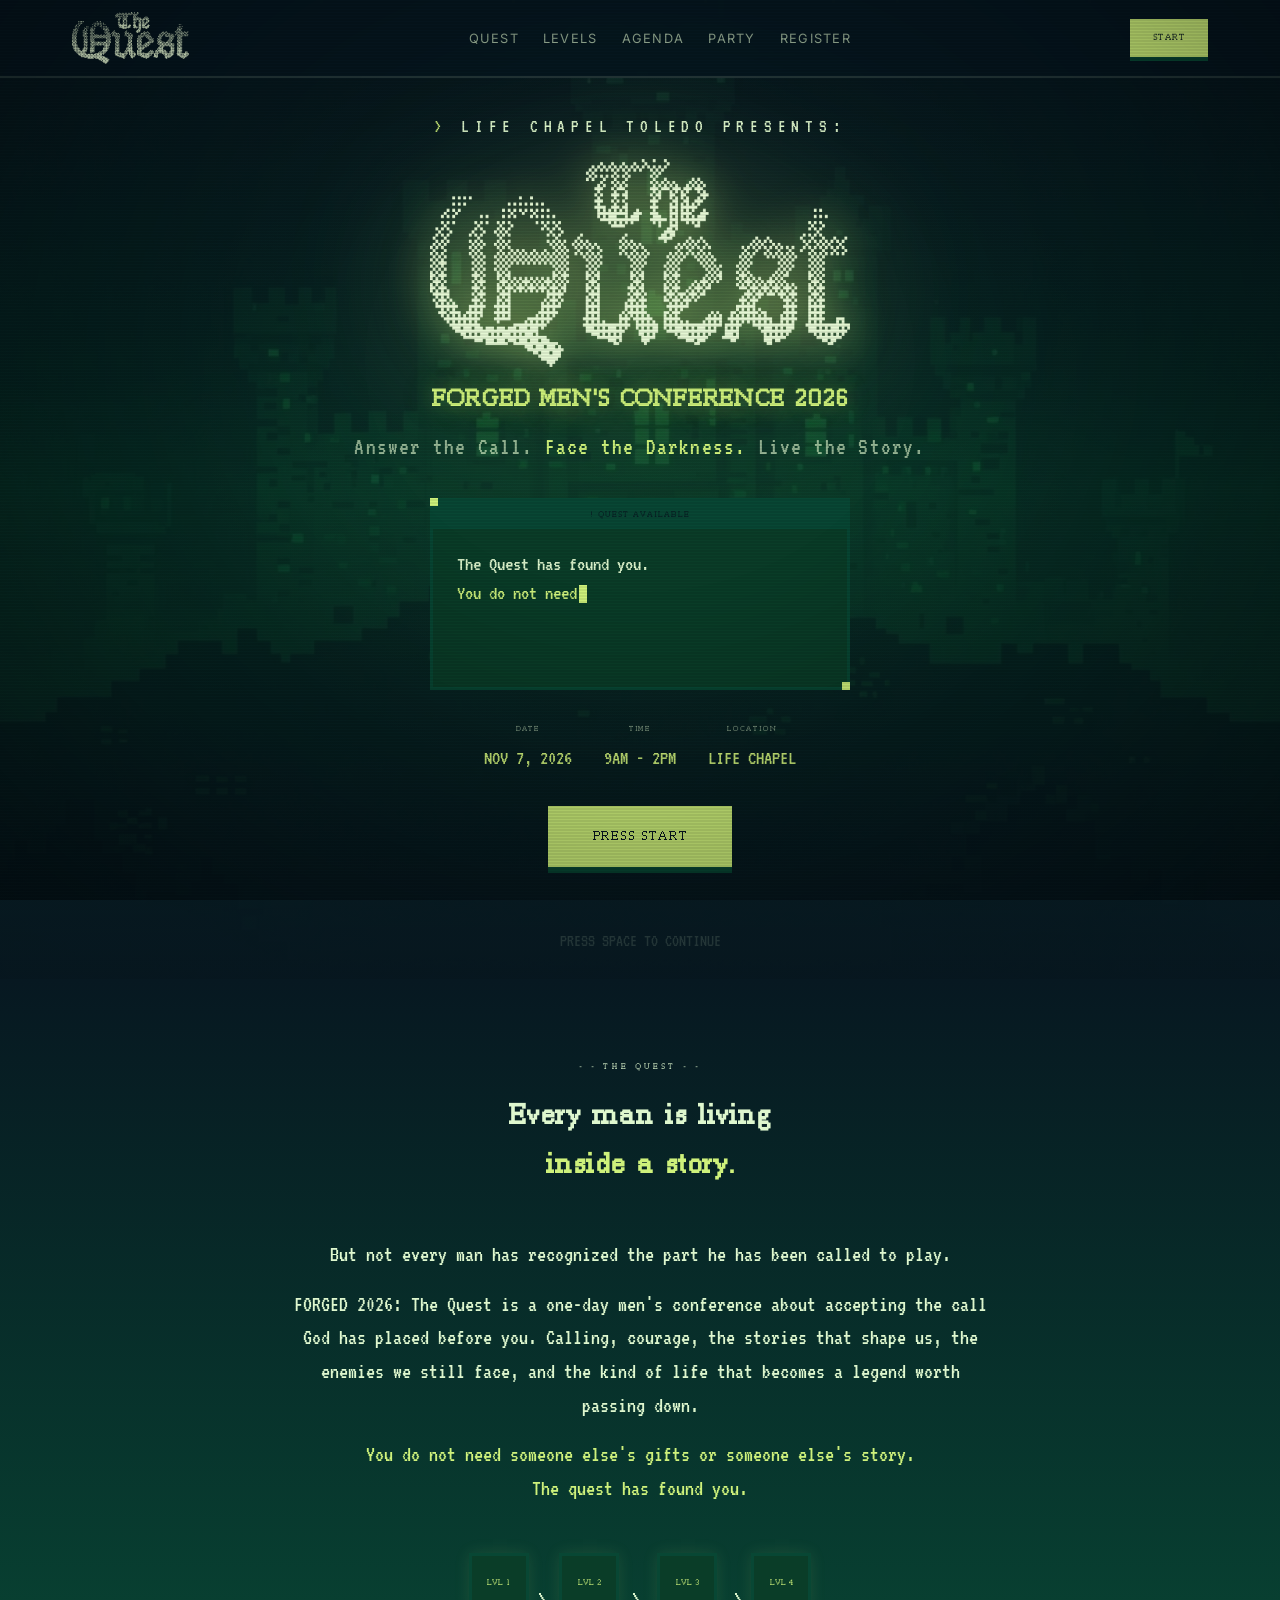
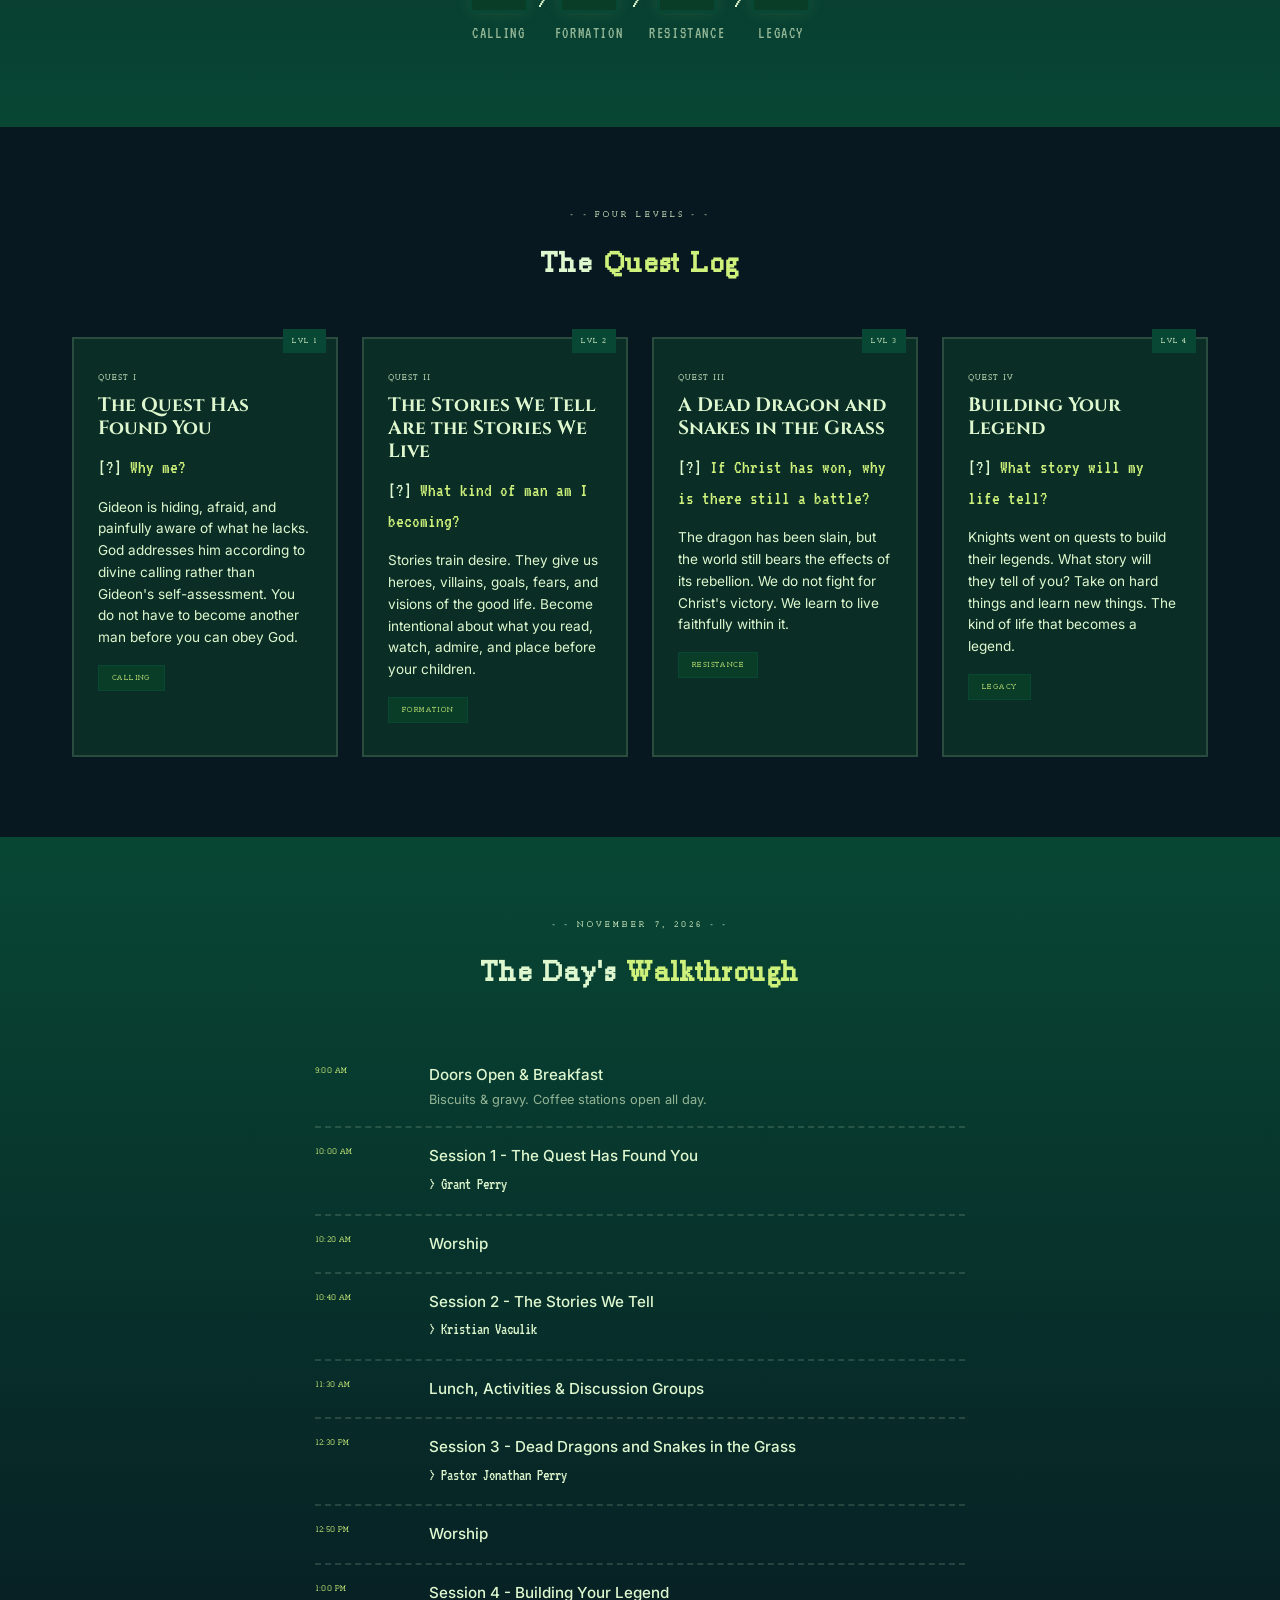
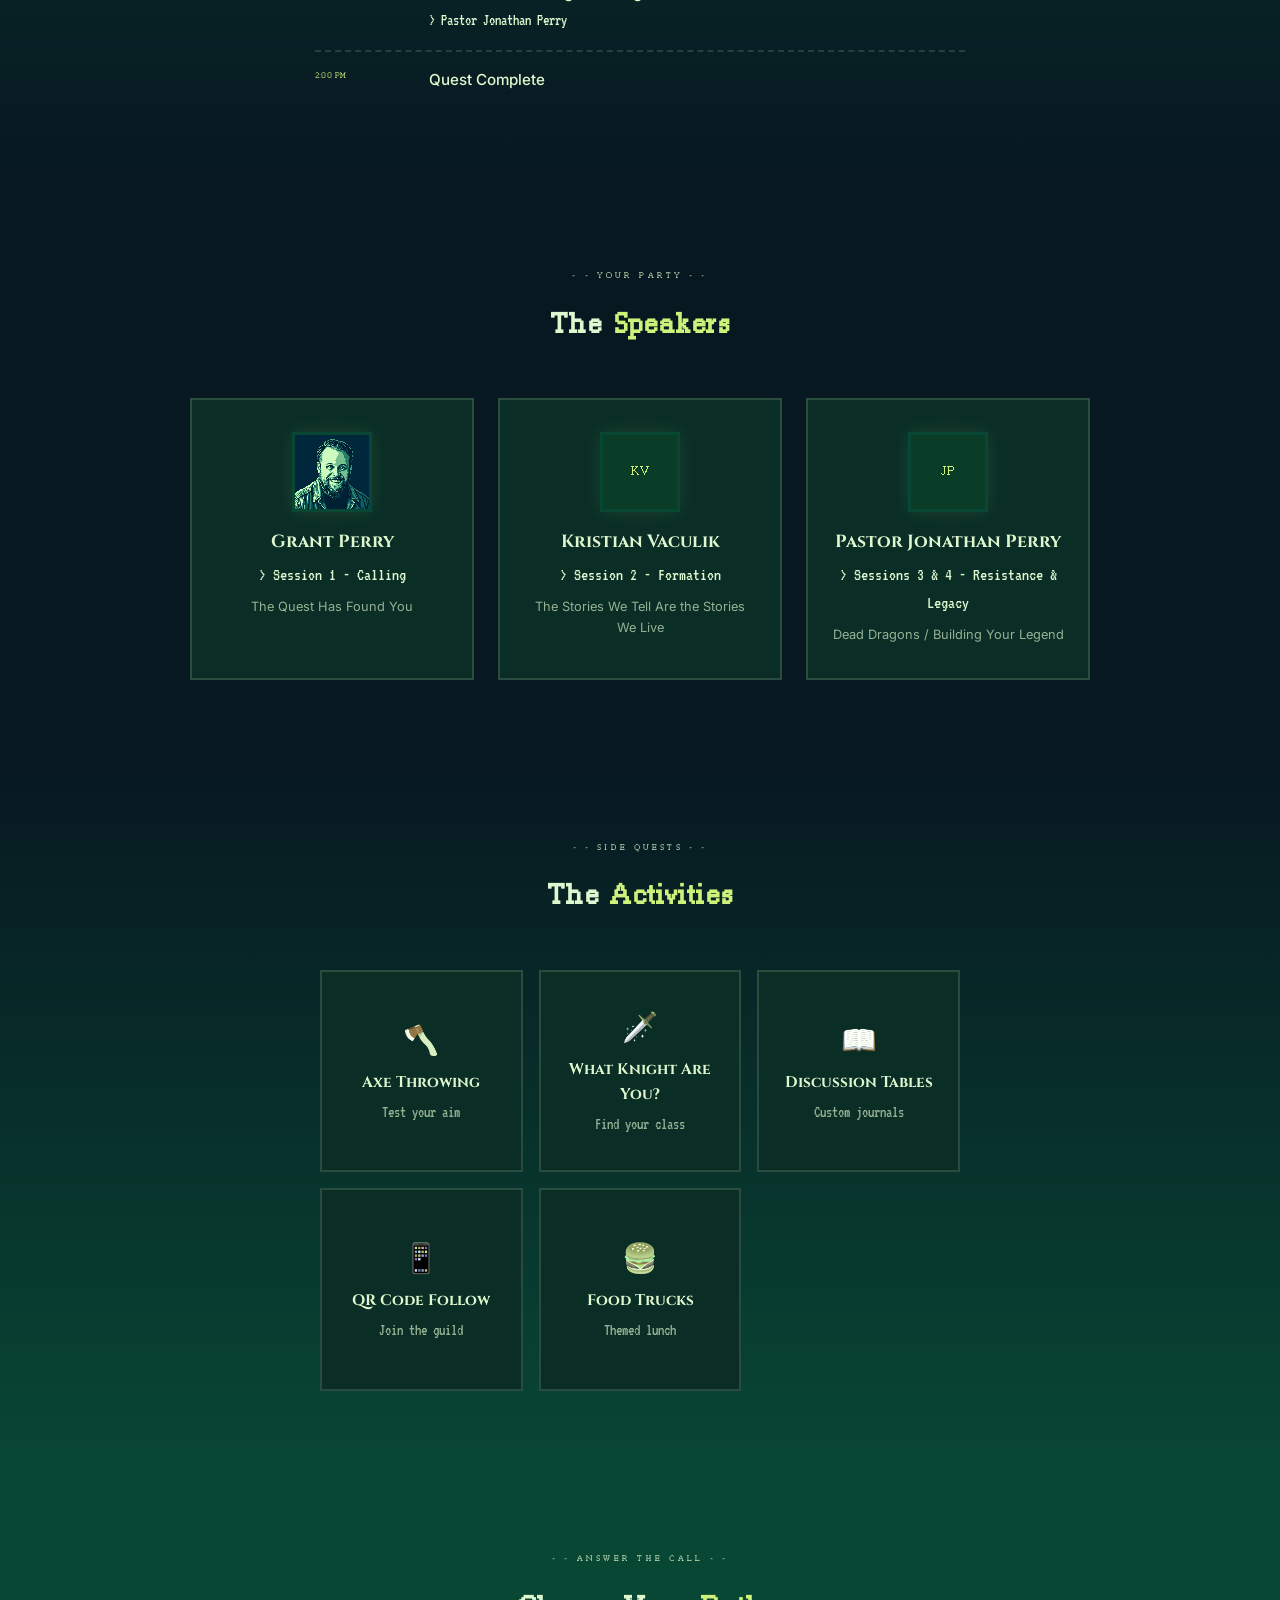
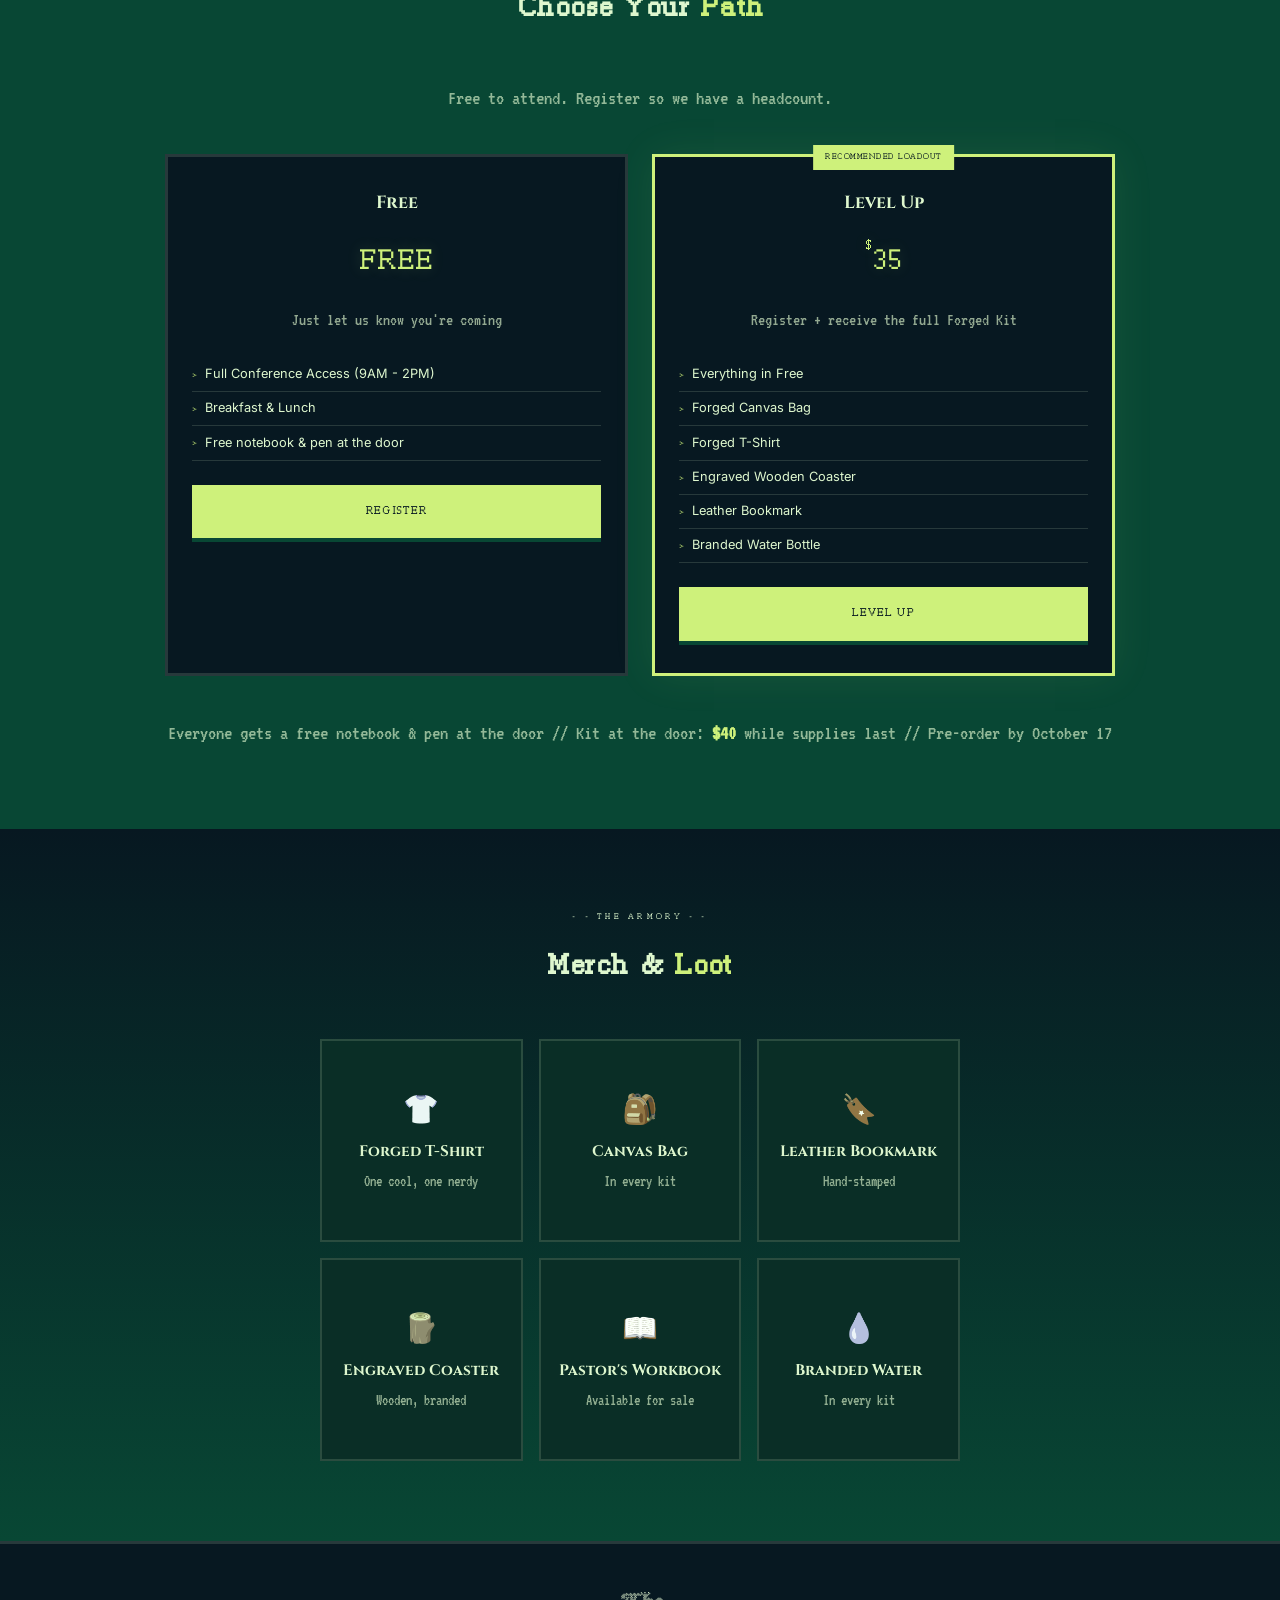
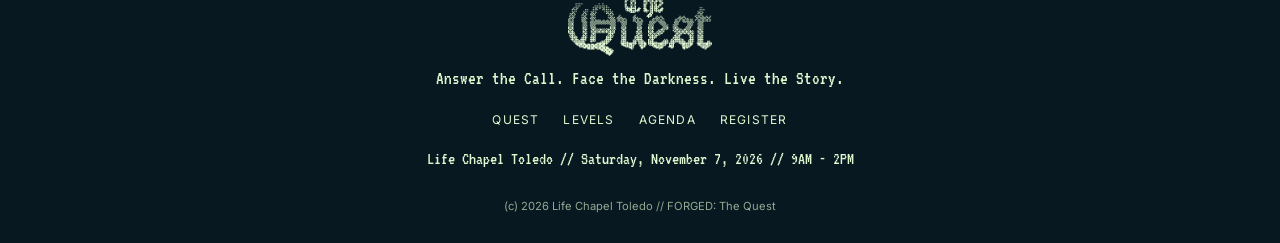
==== index.html @ f9040df1 "Correct Session 3/4 speaker to Pastor Jonathan Perry" ====
<!DOCTYPE html>
<html lang="en">
<head>
<meta charset="UTF-8">
<meta name="viewport" content="width=device-width, initial-scale=1.0">
<title>FORGED 2026: THE QUEST — Men's Conference | Life Chapel Toledo</title>
<meta name="description" content="A one-day men's conference about accepting the call God has placed before you. Saturday, November 7, 2026 · 9AM-2PM · Life Chapel Toledo. Free to attend. Register for headcount.">
<link rel="icon" type="image/png" sizes="32x32" href="images/favicon-32.png">
<link rel="icon" type="image/png" sizes="16x16" href="images/favicon-16.png">
<link rel="apple-touch-icon" href="images/apple-touch-icon.png">
<meta property="og:type" content="website">
<meta property="og:site_name" content="FORGED 2026">
<meta property="og:title" content="FORGED 2026: The Quest — Men's Conference">
<meta property="og:description" content="Answer the Call. Face the Darkness. Live the Story. Saturday, November 7, 2026 · 9AM-2PM · Life Chapel Toledo. Free to attend.">
<meta property="og:url" content="https://forgedconf.com/">
<meta property="og:image" content="https://forgedconf.com/images/forged-og-2026.png">
<meta property="og:image:width" content="1200">
<meta property="og:image:height" content="630">
<meta property="og:image:alt" content="FORGED 2026: The Quest — Men's Conference at Life Chapel Toledo, November 7, 2026">
<meta name="twitter:card" content="summary_large_image">
<meta name="twitter:title" content="FORGED 2026: The Quest — Men's Conference">
<meta name="twitter:description" content="Answer the Call. Face the Darkness. Live the Story. Nov 7, 2026 · Life Chapel Toledo. Free to attend.">
<meta name="twitter:image" content="https://forgedconf.com/images/forged-og-2026.png">
<link rel="preconnect" href="https://fonts.googleapis.com">
<link rel="preconnect" href="https://fonts.gstatic.com" crossorigin>
<link href="https://fonts.googleapis.com/css2?family=VT323&family=Cinzel:wght@400;700;900&family=Inter:wght@400;500;600;700&display=swap" rel="stylesheet">
<link rel="stylesheet" href="style.css">

</head>
<body class="landing">

<nav>
  <div class="container">
    <a href="index.html" class="logo"><img src="images/forged-thequest-logo-light.png" alt="FORGED 2026: The Quest" width="200" height="auto"></a>
    <ul>
      <li><a href="#about">Quest</a></li>
      <li><a href="#sessions">Levels</a></li>
      <li><a href="#agenda">Agenda</a></li>
      <li><a href="#speakers">Party</a></li>
      <li><a href="#register">Register</a></li>
    </ul>
    <a class="nav-cta" href="register.html">START</a>
  </div>
</nav>

<!-- HERO -->
<section class="hero">
  <div class="hero-bg"></div>
  <div class="hero-overlay"></div>
  <div class="hero-particles">
    <div class="particle"></div><div class="particle"></div><div class="particle"></div>
    <div class="particle"></div><div class="particle"></div><div class="particle"></div>
    <div class="particle"></div><div class="particle"></div>
  </div>
  <div class="hero-content">
    <div class="pre-title">Life Chapel Toledo Presents:</div>
    <div class="quest-sub"><img src="images/forged-thequest-logo-light.png" alt="The Quest" class="hero-quest-logo"></div>
    <h1>FORGED MEN'S CONFERENCE 2026</h1>
    <div class="tagline">Answer the Call. <span>Face the Darkness.</span> Live the Story.</div>

    <div class="quest-dialog">
      <div class="quest-dialog-header">! QUEST AVAILABLE</div>
      <div class="quest-dialog-body">
        <div class="quest-dialog-text" id="questText"></div>
        <a class="quest-dialog-prompt" id="questPrompt" href="register.html">
          <span class="arrow">▶</span> ACCEPT QUEST
        </a>
      </div>
    </div>

    <div class="hero-meta">
      <div class="hero-meta-item"><div class="label">DATE</div><div class="value">NOV 7, 2026</div></div>
      <div class="hero-meta-item"><div class="label">TIME</div><div class="value">9AM - 2PM</div></div>
      <div class="hero-meta-item"><div class="label">LOCATION</div><div class="value">LIFE CHAPEL</div></div>
    </div>
    <a class="hero-cta" href="register.html">PRESS START</a>
  </div>
  <div class="continue-prompt"><span class="desktop">PRESS SPACE TO CONTINUE</span><span class="mobile">TAP TO CONTINUE</span></div>
</section>

<!-- ABOUT -->
<section class="about" id="about">
  <div class="container">
    <div class="section-label">- - THE QUEST - -</div>
    <h2 class="section-title">Every man is living<br><span class="accent">inside a story.</span></h2>
    <div class="about-text">
      <p>But not every man has recognized the part he has been called to play.</p>
      <p>FORGED 2026: The Quest is a one-day men's conference about accepting the call God has placed before you. Calling, courage, the stories that shape us, the enemies we still face, and the kind of life that becomes a legend worth passing down.</p>
      <p class="highlight">You do not need someone else's gifts or someone else's story.<br>The quest has found you.</p>
    </div>
    <div class="arc">
      <div class="arc-step"><div class="badge">LVL 1</div><div class="label">CALLING</div></div>
      <div class="arc-arrow">></div>
      <div class="arc-step"><div class="badge">LVL 2</div><div class="label">FORMATION</div></div>
      <div class="arc-arrow">></div>
      <div class="arc-step"><div class="badge">LVL 3</div><div class="label">RESISTANCE</div></div>
      <div class="arc-arrow">></div>
      <div class="arc-step"><div class="badge">LVL 4</div><div class="label">LEGACY</div></div>
    </div>
  </div>
</section>

<!-- SESSIONS -->
<section class="sessions" id="sessions">
  <div class="container">
    <div class="section-label">- - FOUR LEVELS - -</div>
    <h2 class="section-title">The <span class="accent">Quest Log</span></h2>
    <div class="session-grid">
      <div class="session-card">
        <div class="level-badge">LVL 1</div>
        <div class="session-num">QUEST I</div>
        <h3>The Quest Has Found You</h3>
        <div class="session-question">Why me?</div>
        <p>Gideon is hiding, afraid, and painfully aware of what he lacks. God addresses him according to divine calling rather than Gideon's self-assessment. You do not have to become another man before you can obey God.</p>
        <div class="session-movement">CALLING</div>
      </div>
      <div class="session-card">
        <div class="level-badge">LVL 2</div>
        <div class="session-num">QUEST II</div>
        <h3>The Stories We Tell Are the Stories We Live</h3>
        <div class="session-question">What kind of man am I becoming?</div>
        <p>Stories train desire. They give us heroes, villains, goals, fears, and visions of the good life. Become intentional about what you read, watch, admire, and place before your children.</p>
        <div class="session-movement">FORMATION</div>
      </div>
      <div class="session-card">
        <div class="level-badge">LVL 3</div>
        <div class="session-num">QUEST III</div>
        <h3>A Dead Dragon and Snakes in the Grass</h3>
        <div class="session-question">If Christ has won, why is there still a battle?</div>
        <p>The dragon has been slain, but the world still bears the effects of its rebellion. We do not fight for Christ's victory. We learn to live faithfully within it.</p>
        <div class="session-movement">RESISTANCE</div>
      </div>
      <div class="session-card">
        <div class="level-badge">LVL 4</div>
        <div class="session-num">QUEST IV</div>
        <h3>Building Your Legend</h3>
        <div class="session-question">What story will my life tell?</div>
        <p>Knights went on quests to build their legends. What story will they tell of you? Take on hard things and learn new things. The kind of life that becomes a legend.</p>
        <div class="session-movement">LEGACY</div>
      </div>
    </div>
  </div>
</section>

<!-- AGENDA -->
<section class="agenda" id="agenda">
  <div class="container">
    <div class="section-label">- - NOVEMBER 7, 2026 - -</div>
    <h2 class="section-title">The Day's <span class="accent">Walkthrough</span></h2>
    <div class="timeline">
      <div class="timeline-item"><div class="timeline-time">9:00 AM</div><div class="timeline-content"><div class="title">Doors Open & Breakfast</div><div class="desc">Biscuits & gravy. Coffee stations open all day.</div></div></div>
      <div class="timeline-item"><div class="timeline-time">10:00 AM</div><div class="timeline-content"><div class="title">Session 1 - The Quest Has Found You</div><div class="speaker">> Grant Perry</div></div></div>
      <div class="timeline-item"><div class="timeline-time">10:20 AM</div><div class="timeline-content"><div class="title">Worship</div></div></div>
      <div class="timeline-item"><div class="timeline-time">10:40 AM</div><div class="timeline-content"><div class="title">Session 2 - The Stories We Tell</div><div class="speaker">> Kristian Vaculik</div></div></div>
      <div class="timeline-item"><div class="timeline-time">11:30 AM</div><div class="timeline-content"><div class="title">Lunch, Activities & Discussion Groups</div></div></div>
      <div class="timeline-item"><div class="timeline-time">12:30 PM</div><div class="timeline-content"><div class="title">Session 3 - Dead Dragons and Snakes in the Grass</div><div class="speaker">> Pastor Jonathan Perry</div></div></div>
      <div class="timeline-item"><div class="timeline-time">12:50 PM</div><div class="timeline-content"><div class="title">Worship</div></div></div>
      <div class="timeline-item"><div class="timeline-time">1:00 PM</div><div class="timeline-content"><div class="title">Session 4 - Building Your Legend</div><div class="speaker">> Pastor Jonathan Perry</div></div></div>
      <div class="timeline-item"><div class="timeline-time">2:00 PM</div><div class="timeline-content"><div class="title">Quest Complete</div></div></div>
    </div>
  </div>
</section>

<!-- SPEAKERS -->
<section class="speakers" id="speakers">
  <div class="container">
    <div class="section-label">- - YOUR PARTY - -</div>
    <h2 class="section-title">The <span class="accent">Speakers</span></h2>
    <div class="speaker-grid">
      <div class="speaker-card">
        <div class="speaker-avatar"><img src="images/grant-perry.jpg" alt="Grant Perry" /></div>
        <h3>Grant Perry</h3>
        <div class="role">> Session 1 - Calling</div>
        <p>The Quest Has Found You</p>
      </div>
      <div class="speaker-card">
        <div class="speaker-avatar">KV</div>
        <h3>Kristian Vaculik</h3>
        <div class="role">> Session 2 - Formation</div>
        <p>The Stories We Tell Are the Stories We Live</p>
      </div>
      <div class="speaker-card">
        <div class="speaker-avatar">JP</div>
        <h3>Pastor Jonathan Perry</h3>
        <div class="role">> Sessions 3 & 4 - Resistance & Legacy</div>
        <p>Dead Dragons / Building Your Legend</p>
      </div>
    </div>
  </div>
</section>

<!-- ACTIVITIES -->
<section class="activities">
  <div class="container">
    <div class="section-label">- - SIDE QUESTS - -</div>
    <h2 class="section-title">The <span class="accent">Activities</span></h2>
    <div class="activity-grid">
      <div class="activity-card"><div class="activity-icon">🪓</div><h4>Axe Throwing</h4><p>Test your aim</p></div>
      <div class="activity-card"><div class="activity-icon">🗡️</div><h4>What Knight Are You?</h4><p>Find your class</p></div>
      <div class="activity-card"><div class="activity-icon">📖</div><h4>Discussion Tables</h4><p>Custom journals</p></div>
      <div class="activity-card"><div class="activity-icon">📱</div><h4>QR Code Follow</h4><p>Join the guild</p></div>
      <div class="activity-card"><div class="activity-icon">🍔</div><h4>Food Trucks</h4><p>Themed lunch</p></div>
    </div>
  </div>
</section>

<!-- REGISTRATION -->
<section class="registration" id="register">
  <div class="container">
    <div class="section-label">- - ANSWER THE CALL - -</div>
    <h2 class="section-title">Choose Your <span class="accent">Path</span></h2>
        <p class="screen-sub">Free to attend. Register so we have a headcount.</p>
        <div class="price-grid">
          <div class="price-card">
            <h3>Free</h3>
            <div class="price-amount">FREE</div>
            <div class="desc">Just let us know you're coming</div>
            <ul class="price-features">
              <li>Full Conference Access (9AM - 2PM)</li>
              <li>Breakfast & Lunch</li>
              <li>Free notebook & pen at the door</li>
            </ul>
            <a class="price-btn" href="register.html">REGISTER</a>
          </div>
          <div class="price-card featured">
            <h3>Level Up</h3>
            <div class="price-amount"><span class="currency">$</span>35</div>
            <div class="desc">Register + receive the full Forged Kit</div>
            <ul class="price-features">
              <li>Everything in Free</li>
              <li>Forged Canvas Bag</li>
              <li>Forged T-Shirt</li>
              <li>Engraved Wooden Coaster</li>
              <li>Leather Bookmark</li>
              <li>Branded Water Bottle</li>
            </ul>
            <a class="price-btn" href="register.html">LEVEL UP</a>
          </div>
        </div>
        <div class="reg-note">Everyone gets a free notebook & pen at the door // Kit at the door: <strong>$40</strong> while supplies last // Pre-order by October 17</div>
  </div>
</section>

<!-- MERCH -->
<section class="activities">
  <div class="container">
    <div class="section-label">- - THE ARMORY - -</div>
    <h2 class="section-title">Merch & <span class="accent">Loot</span></h2>
    <div class="activity-grid">
      <div class="activity-card"><div class="activity-icon">👕</div><h4>Forged T-Shirt</h4><p>One cool, one nerdy</p></div>
      <div class="activity-card"><div class="activity-icon">🎒</div><h4>Canvas Bag</h4><p>In every kit</p></div>
      <div class="activity-card"><div class="activity-icon">🔖</div><h4>Leather Bookmark</h4><p>Hand-stamped</p></div>
      <div class="activity-card"><div class="activity-icon">🪵</div><h4>Engraved Coaster</h4><p>Wooden, branded</p></div>
      <div class="activity-card"><div class="activity-icon">📖</div><h4>Pastor's Workbook</h4><p>Available for sale</p></div>
      <div class="activity-card"><div class="activity-icon">💧</div><h4>Branded Water</h4><p>In every kit</p></div>
    </div>
  </div>
</section>

<!-- FOOTER -->
<footer>
  <div class="container">
    <div class="footer-logo"><img src="images/forged-thequest-logo-light.png" alt="FORGED 2026: The Quest" width="260" height="auto"></div>
    <div class="footer-tag">Answer the Call. Face the Darkness. Live the Story.</div>
    <div class="footer-links">
      <a href="#about">Quest</a>
      <a href="#sessions">Levels</a>
      <a href="#agenda">Agenda</a>
      <a href="#register">Register</a>
    </div>
    <p>Life Chapel Toledo // Saturday, November 7, 2026 // 9AM - 2PM</p>
    <p class="footer-bottom">(c) 2026 Life Chapel Toledo // FORGED: The Quest</p>
  </div>
</footer>

<script>
  document.querySelectorAll('a[href^="#"]').forEach(a => {
    a.addEventListener('click', e => {
      e.preventDefault();
      const t = document.querySelector(a.getAttribute('href'));
      if (t) t.scrollIntoView({ behavior: 'smooth' });
    });
  });

  // RPG typewriter effect for quest dialog
  (function() {
    const lines = [
      { text: "The Quest has found you.", accent: false },
      { text: "You do not need someone else's gifts or someone else's story.", accent: true },
      { text: "God has called you where you are, with what you have, for where you are now.", accent: false }
    ];

    const el = document.getElementById('questText');
    const prompt = document.getElementById('questPrompt');
    let lineIdx = 0;
    let charIdx = 0;

    function render() {
      let html = '';
      for (let i = 0; i <= lineIdx && i < lines.length; i++) {
        if (i > 0) html += '<br>';
        const line = lines[i];
        const typed = i < lineIdx ? line.text : line.text.slice(0, charIdx);
        if (line.accent) html += '<span class="accent">' + typed + '</span>';
        else html += typed;
      }
      // Add blinking cursor at the end
      html += '<span class="cursor">&nbsp;</span>';
      el.innerHTML = html;
    }

    function typeNext() {
      if (lineIdx >= lines.length) {
        // Done typing — render final text without cursor, show prompt
        let html = '';
        for (let i = 0; i < lines.length; i++) {
          if (i > 0) html += '<br>';
          if (lines[i].accent) html += '<span class="accent">' + lines[i].text + '</span>';
          else html += lines[i].text;
        }
        el.innerHTML = html;
        prompt.classList.add('visible');
        return;
      }

      const line = lines[lineIdx];
      charIdx++;

      if (charIdx >= line.text.length) {
        // Line complete — move to next line
        lineIdx++;
        charIdx = 0;
        render();
        setTimeout(typeNext, 400); // pause between lines
      } else {
        render();
        setTimeout(typeNext, 35); // typing speed
      }
    }

    // Start typing after the dialog box appears
    setTimeout(typeNext, 600);
  })();

  // PRESS SPACE / TAP TO CONTINUE — advance from hero to the quest log
  (function() {
    const prompt = document.querySelector('.continue-prompt');
    const hero = document.querySelector('.hero');
    const target = document.getElementById('about');
    if (!prompt || !hero || !target) return;

    function heroInView() {
      const r = hero.getBoundingClientRect();
      return r.top < window.innerHeight && r.bottom > 0;
    }
    function scrollDown() {
      if (heroInView()) target.scrollIntoView({ behavior: 'smooth' });
    }

    document.addEventListener('keydown', e => {
      if (e.code === 'Space') { e.preventDefault(); scrollDown(); }
    });
    prompt.addEventListener('click', scrollDown);
  })();
</script>
</body>
</html>
---- style.css ----
/* ============================================================
   FORGED 2026: THE QUEST — shared stylesheet
   Used by index.html (body.landing) and register.html (body.register)
   ============================================================ */

:root {
  /* Greyson 2026 palette — style sheet 26-LC-Forged_Style Sheet.pdf */
  --bg: #071821;          /* Ink Navy */
  --bg-2: #084734;        /* Green 3 */
  --bg-3: #0a3d28;        /* lifted Green 3 for card depth */
  --bg-card: #0a2e26;

  --green-bright: #FBF7EC; /* Parchment (high emphasis) */
  --green: #CEF17B;        /* Green 2 (CTA / accent) */
  --green-mid: #DEF7CE;    /* Green 1 (secondary accent) */
  --green-dim: #084734;    /* Green 3 (borders on light surfaces) */
  --green-dark: #052b1a;
  --green-darker: #031812;

  --fg: #DEF7CE;           /* Green 1 (body text) */
  --fg-muted: rgba(222,247,206,0.65);
  --fg-dim: rgba(222,247,206,0.40);

  --border: rgba(222,247,206,0.15);
  --border-bright: rgba(222,247,206,0.30);
}

* { box-sizing: border-box; margin: 0; padding: 0; }

@font-face {
  font-family: 'Times New Pixel';
  src: url('fonts/TimesNewPixel.woff2') format('woff2');
  font-weight: 400;
  font-style: normal;
  font-display: swap;
}

@font-face {
  font-family: 'Dogica Pixel';
  src: url('fonts/dogicapixel.woff2') format('woff2');
  font-weight: 400;
  font-style: normal;
  font-display: swap;
}

@font-face {
  font-family: 'Dogica Pixel';
  src: url('fonts/dogicapixelbold.woff2') format('woff2');
  font-weight: 700;
  font-style: normal;
  font-display: swap;
}

body {
  font-family: 'Inter', sans-serif;
  background: var(--bg);
  color: var(--fg);
  line-height: 1.6;
  overflow-x: hidden;
  min-height: 100vh;
}

/* CRT scanline overlay */
body::before {
  content: '';
  position: fixed;
  top: 0; left: 0; right: 0; bottom: 0;
  pointer-events: none;
  z-index: 9999;
  background: repeating-linear-gradient(
    0deg,
    transparent 0px,
    rgba(0,0,0,0.15) 1px,
    transparent 2px,
    transparent 3px
  );
}

/* Phosphor glow */
body::after {
  content: '';
  position: fixed;
  top: 0; left: 0; right: 0; bottom: 0;
  pointer-events: none;
  z-index: 9998;
  background: radial-gradient(ellipse at 50% 40%, transparent 30%, rgba(0,0,0,0.4) 100%);
}

.pixel { font-family: 'Times New Pixel', 'Times New Pixel', 'Dogica Pixel', monospace; }
.mono { font-family: 'VT323', monospace; }

h1, h2, h3 { font-family: 'Cinzel', serif; font-weight: 700; }

.container { margin: 0 auto; padding: 0 2rem; }
body.landing .container { max-width: 1200px; }
body.register .container { max-width: 700px; padding: 0 1.5rem; }

/* === NAV === */
nav {
  left: 0; right: 0;
  z-index: 1000;
  background: rgba(7,24,33,0.92);
  backdrop-filter: blur(10px);
  border-bottom: 2px solid var(--border);
  padding: 0.75rem 0;
}
body.landing nav { position: fixed; top: 0; }
body.register nav { position: sticky; top: 0; }

nav .container { display: flex; align-items: center; justify-content: space-between; }
body.register nav .container { max-width: 1200px; }
nav .logo {
  display: inline-flex;
  align-items: center;
  text-decoration: none;
}
nav .logo img {
  height: 52px;
  width: auto;
  display: block;
}
nav ul { display: flex; gap: 1.5rem; list-style: none; }
nav ul a { font-size: 0.8rem; text-transform: uppercase; letter-spacing: 0.1em; color: var(--fg-muted); transition: color 0.15s; text-decoration: none; }
nav ul a:hover { color: var(--green); }
nav .nav-cta {
  display: inline-block;
  padding: 0.6rem 1.4rem;
  background: var(--green);
  color: var(--bg);
  font-family: 'Times New Pixel', 'Dogica Pixel', monospace;
  font-size: 0.7rem;
  letter-spacing: 0.05em;
  transition: all 0.15s;
  border: none;
  cursor: pointer;
  box-shadow: 0 4px 0 var(--green-dim);
  text-decoration: none;
}
nav .nav-cta:hover { background: var(--green-bright); box-shadow: 0 4px 0 var(--green-mid); }
nav .nav-links { display: flex; gap: 1.2rem; align-items: center; }
nav .nav-links a { font-size: 0.7rem; text-transform: uppercase; letter-spacing: 0.1em; color: var(--fg-muted); text-decoration: none; }
nav .nav-links a:hover { color: var(--green); }

/* === HERO (landing) === */
.hero {
  min-height: 100vh;
  display: flex;
  align-items: center;
  justify-content: center;
  text-align: center;
  position: relative;
  background:
    radial-gradient(ellipse at 50% 40%, rgba(206,241,123,0.08) 0%, transparent 50%),
    linear-gradient(180deg, var(--bg) 0%, var(--bg-2) 50%, var(--bg) 100%);
  overflow: hidden;
}

/* Pixel art castle background */
.hero-bg {
  position: absolute;
  top: 0; left: 0; right: 0; bottom: 0;
  background-image: url("images/castle-bg.png");
  background-position: center bottom;
  background-repeat: no-repeat;
  background-size: cover;
  opacity: 0.22;
}
/* Dark gradient overlay to keep text readable over castle */
.hero-overlay {
  position: absolute;
  top: 0; left: 0; right: 0; bottom: 0;
  background: linear-gradient(180deg, rgba(7,24,33,0.55) 0%, rgba(7,24,33,0.35) 50%, rgba(7,24,33,0.7) 100%);
  z-index: 1;
}

/* Floating pixel particles */
.hero-particles {
  position: absolute;
  top: 0; left: 0; right: 0; bottom: 0;
  pointer-events: none;
  overflow: hidden;
}
.particle {
  position: absolute;
  width: 3px; height: 3px;
  background: var(--green);
  opacity: 0.3;
  animation: float 8s linear infinite;
}
.particle:nth-child(1) { left: 10%; animation-delay: 0s; animation-duration: 7s; }
.particle:nth-child(2) { left: 25%; animation-delay: 2s; animation-duration: 9s; }
.particle:nth-child(3) { left: 40%; animation-delay: 1s; animation-duration: 6s; }
.particle:nth-child(4) { left: 55%; animation-delay: 3s; animation-duration: 8s; }
.particle:nth-child(5) { left: 70%; animation-delay: 0.5s; animation-duration: 10s; }
.particle:nth-child(6) { left: 85%; animation-delay: 2.5s; animation-duration: 7.5s; }
.particle:nth-child(7) { left: 15%; animation-delay: 4s; animation-duration: 8.5s; }
.particle:nth-child(8) { left: 65%; animation-delay: 1.5s; animation-duration: 9.5s; }
@keyframes float {
  0% { bottom: 0; opacity: 0; }
  10% { opacity: 0.4; }
  90% { opacity: 0.4; }
  100% { bottom: 100%; opacity: 0; }
}

.hero-content { position: relative; z-index: 2; padding: 2rem; }

.hero .pre-title {
  font-family: 'VT323', monospace;
  font-size: 1.2rem;
  letter-spacing: 0.3em;
  color: var(--green-mid);
  text-transform: uppercase;
  margin-bottom: 1rem;
}
.hero .pre-title::before { content: '> '; color: var(--green); }

.hero h1 {
  font-family: 'Times New Pixel', 'Dogica Pixel', monospace;
  font-size: clamp(0.95rem, 3vw, 1.8rem);
  line-height: 1.15;
  color: var(--green);
  margin-bottom: 0.75rem;
  text-shadow: 0 0 25px rgba(206,241,123,0.45), 0 0 80px rgba(206,241,123,0.25);
}
.hero .quest-sub {
  font-family: 'Times New Pixel', 'Dogica Pixel', monospace;
  font-size: clamp(1.1rem, 3vw, 2.2rem);
  color: var(--fg);
  letter-spacing: 0.1em;
  margin-bottom: 1rem;
  text-shadow: 0 0 15px rgba(222,247,206,0.2);
}
.hero .quest-sub img.hero-quest-logo {
  height: clamp(6rem, 18vw, 13rem);
  width: auto;
  max-width: min(420px, 90vw);
  display: block;
  margin: 0 auto;
  filter: drop-shadow(0 0 22px rgba(206,241,123,0.7)) drop-shadow(0 0 70px rgba(206,241,123,0.4));
}

.hero .tagline {
  font-family: 'VT323', monospace;
  font-size: 1.5rem;
  color: var(--fg-muted);
  margin-bottom: 2rem;
  letter-spacing: 0.05em;
}
.hero .tagline span { color: var(--green); }

/* RPG Quest Dialog Box */
.quest-dialog {
  max-width: 420px;
  margin: 0 auto 2rem;
  background: var(--bg-3);
  border: 3px solid var(--green-dim);
  padding: 0;
  position: relative;
  animation: dialog-appear 0.4s ease-out 0s 1 normal forwards;
  opacity: 0;
}
@keyframes dialog-appear {
  0%   { opacity: 0; transform: translateY(10px); }
  100% { opacity: 1; transform: translateY(0); }
}
/* Corner brackets for that RPG box look */
.quest-dialog::before, .quest-dialog::after {
  content: '';
  position: absolute;
  width: 8px; height: 8px;
  background: var(--green);
}
.quest-dialog::before { top: -3px; left: -3px; }
.quest-dialog::after { bottom: -3px; right: -3px; }

.quest-dialog-header {
  background: var(--green-dim);
  padding: 0.4rem 1rem;
  font-family: 'Times New Pixel', 'Dogica Pixel', monospace;
  font-size: 0.6rem;
  color: var(--bg);
  letter-spacing: 0.1em;
  text-transform: uppercase;
}

.quest-dialog-body {
  padding: 1.2rem 1.5rem;
  text-align: left;
}
.quest-dialog-text {
  font-family: 'VT323', monospace;
  font-size: 1.3rem;
  color: var(--fg);
  line-height: 1.4;
  margin-bottom: 1rem;
  min-height: 5.5rem;
}
.quest-dialog-text .accent { color: var(--green); }
.quest-dialog-text .cursor {
  display: inline-block;
  width: 8px;
  height: 1.1rem;
  background: var(--green);
  vertical-align: text-bottom;
  margin-left: 2px;
  animation: cursor-blink 0.6s steps(2) infinite;
}
@keyframes cursor-blink { 50% { opacity: 0; } }
.quest-dialog-prompt {
  font-family: 'Times New Pixel', 'Dogica Pixel', monospace;
  font-size: 0.6rem;
  color: var(--green);
  letter-spacing: 0.1em;
  display: flex;
  align-items: center;
  gap: 0.5rem;
  opacity: 0;
  transition: opacity 0.3s;
  cursor: pointer;
  text-decoration: none;
}
.quest-dialog-prompt.visible { opacity: 1; }
.quest-dialog-prompt .arrow {
  animation: blink 0.8s steps(2) infinite;
}

.hero-meta {
  display: flex;
  gap: 2rem;
  justify-content: center;
  margin-top: 1.5rem;
  flex-wrap: wrap;
}
.hero-meta-item { text-align: center; }
.hero-meta-item .label {
  font-family: 'Times New Pixel', 'Dogica Pixel', monospace;
  font-size: 0.55rem;
  letter-spacing: 0.1em;
  color: var(--fg-muted);
  margin-bottom: 0.3rem;
}
.hero-meta-item .value {
  font-family: 'VT323', monospace;
  font-size: 1.3rem;
  color: var(--green);
}

.hero-cta {
  margin-top: 2rem;
  display: inline-block;
  padding: 1.1rem 2.8rem;
  background: var(--green);
  color: var(--bg);
  font-family: 'Times New Pixel', 'Dogica Pixel', monospace;
  font-size: 1rem;
  letter-spacing: 0.05em;
  border: none;
  cursor: pointer;
  transition: all 0.15s;
  box-shadow: 0 6px 0 var(--green-dim);
  text-shadow: none;
  text-decoration: none;
}
.hero-cta:hover {
  background: var(--green-bright);
  box-shadow: 0 6px 0 var(--green-mid);
  transform: translateY(-2px);
}
.hero-cta:active { box-shadow: 0 2px 0 var(--green-dim); transform: translateY(4px); }

.continue-prompt {
  position: absolute;
  bottom: 1.5rem; left: 50%; transform: translateX(-50%);
  font-family: 'VT323', monospace;
  font-size: 1.1rem;
  color: var(--fg-dim);
  animation: blink 1s steps(2) infinite;
  white-space: nowrap;
  cursor: pointer;
}
.continue-prompt .desktop { display: inline; }
.continue-prompt .mobile { display: none; }

/* === SECTION COMMON === */
section { padding: 5rem 0; position: relative; }
.section-label {
  font-family: 'Times New Pixel', 'Dogica Pixel', monospace;
  font-size: 0.65rem;
  letter-spacing: 0.3em;
  color: var(--green-mid);
  text-align: center;
  margin-bottom: 1rem;
}
.section-title {
  font-family: 'Times New Pixel', 'Dogica Pixel', monospace;
  font-size: clamp(1.3rem, 3vw, 2.2rem);
  text-align: center;
  color: var(--fg);
  margin-bottom: 3rem;
  line-height: 1.4;
}
.section-title .accent { color: var(--green); }

.pixel-divider {
  display: flex;
  align-items: center;
  justify-content: center;
  gap: 0.5rem;
  margin: 2rem 0;
}
.pixel-divider .dash { color: var(--green-dim); font-family: 'Times New Pixel', 'Dogica Pixel', monospace; font-size: 0.55rem; letter-spacing: 0.5em; }

.section-bg {
  position: relative;
  overflow: hidden;
}
.section-bg > .container { position: relative; z-index: 1; }

/* === ABOUT === */
.about { background: linear-gradient(180deg, var(--bg) 0%, var(--bg-2) 100%); }
.about-text {
  max-width: 700px;
  margin: 0 auto;
  text-align: center;
  font-family: 'VT323', monospace;
  font-size: 1.4rem;
  line-height: 1.5;
  color: var(--fg);
}
.about-text p + p { margin-top: 1rem; }
.about-text .highlight { color: var(--green); }

.arc {
  display: flex;
  justify-content: center;
  gap: 0.5rem;
  margin-top: 3rem;
  flex-wrap: wrap;
}
.arc-step {
  display: flex;
  flex-direction: column;
  align-items: center;
  gap: 0.5rem;
}
.arc-step .badge {
  width: 60px; height: 60px;
  border: 3px solid var(--green-dim);
  display: flex;
  align-items: center;
  justify-content: center;
  font-family: 'Times New Pixel', 'Dogica Pixel', monospace;
  font-size: 0.6rem;
  color: var(--green);
  background: var(--bg-3);
  box-shadow: 0 0 15px rgba(206,241,123,0.1);
}
.arc-step .label {
  font-family: 'VT323', monospace;
  font-size: 1rem;
  color: var(--fg-muted);
  letter-spacing: 0.1em;
}
.arc-arrow { align-self: center; color: var(--green-mid); font-family: 'VT323', monospace; font-size: 1.5rem; }

/* === SESSIONS === */
.sessions { background: var(--bg); }
.session-grid {
  display: grid;
  grid-template-columns: repeat(auto-fit, minmax(260px, 1fr));
  gap: 1.5rem;
  margin-top: 2rem;
}
.session-card {
  background: var(--bg-card);
  border: 2px solid var(--border);
  padding: 2rem 1.5rem;
  position: relative;
  transition: all 0.2s;
}
.session-card:hover {
  border-color: var(--green);
  transform: translateY(-4px) scale(1.02);
  box-shadow: 0 10px 30px rgba(0,0,0,0.5), 0 0 20px rgba(206,241,123,0.1);
}
.session-card .level-badge {
  position: absolute;
  top: -10px; right: 10px;
  background: var(--green-dim);
  color: var(--fg);
  font-family: 'Times New Pixel', 'Dogica Pixel', monospace;
  font-size: 0.55rem;
  padding: 0.3rem 0.6rem;
  letter-spacing: 0.05em;
}
.session-num {
  font-family: 'Times New Pixel', 'Dogica Pixel', monospace;
  font-size: 0.6rem;
  color: var(--green-mid);
  margin-bottom: 0.5rem;
  letter-spacing: 0.1em;
}
.session-card h3 {
  font-family: 'Cinzel', serif;
  font-size: 1.2rem;
  color: var(--fg);
  margin-bottom: 0.8rem;
  line-height: 1.2;
}
.session-question {
  font-family: 'VT323', monospace;
  font-size: 1.2rem;
  color: var(--green);
  margin-bottom: 0.8rem;
}
.session-question::before { content: '[?] '; color: var(--green-mid); }
.session-card p {
  font-size: 0.85rem;
  color: var(--fg);
  line-height: 1.6;
}
.session-movement {
  display: inline-block;
  margin-top: 1rem;
  padding: 0.3rem 0.8rem;
  background: var(--bg-3);
  border: 1px solid var(--green-dim);
  font-family: 'Times New Pixel', 'Dogica Pixel', monospace;
  font-size: 0.55rem;
  color: var(--green);
  letter-spacing: 0.05em;
}

/* === AGENDA === */
.agenda { background: linear-gradient(180deg, var(--bg-2) 0%, var(--bg) 100%); }
.timeline { max-width: 650px; margin: 0 auto; }
.timeline-item {
  display: flex;
  gap: 1.5rem;
  padding: 1rem 0;
  border-bottom: 2px dashed var(--border);
}
.timeline-item:last-child { border-bottom: none; }
.timeline-time {
  font-family: 'Times New Pixel', 'Dogica Pixel', monospace;
  font-size: 0.65rem;
  color: var(--green);
  min-width: 90px;
  letter-spacing: 0.02em;
}
.timeline-content { flex: 1; }
.timeline-content .title { font-size: 0.95rem; color: var(--fg); font-weight: 500; }
.timeline-content .desc { font-size: 0.8rem; color: var(--fg-muted); margin-top: 0.2rem; }
.timeline-content .speaker { font-family: 'VT323', monospace; font-size: 1rem; color: var(--green-mid); margin-top: 0.2rem; }

/* === SPEAKERS === */
.speakers { background: var(--bg); }
.speaker-grid {
  display: grid;
  grid-template-columns: repeat(auto-fit, minmax(250px, 1fr));
  gap: 1.5rem;
  max-width: 900px;
  margin: 0 auto;
}
.speaker-card {
  text-align: center;
  padding: 2rem 1.5rem;
  background: var(--bg-card);
  border: 2px solid var(--border);
  transition: all 0.2s;
}
.speaker-card:hover { border-color: var(--green); transform: translateY(-3px); }
.speaker-avatar {
  width: 80px; height: 80px;
  margin: 0 auto 1rem;
  border: 3px solid var(--green-dim);
  display: flex;
  align-items: center;
  justify-content: center;
  font-family: 'Times New Pixel', 'Dogica Pixel', monospace;
  font-size: 1rem;
  color: var(--green);
  background: var(--bg-3);
  box-shadow: 0 0 15px rgba(206,241,123,0.1);
  overflow: hidden;
}
.speaker-avatar img { width: 100%; height: 100%; object-fit: cover; display: block; image-rendering: pixelated; }
.speaker-card h3 { font-family: 'Cinzel', serif; font-size: 1.1rem; color: var(--fg); margin-bottom: 0.3rem; }
.speaker-card .role { font-family: 'VT323', monospace; font-size: 1.1rem; color: var(--green-mid); margin-bottom: 0.5rem; }
.speaker-card p { font-size: 0.8rem; color: var(--fg-muted); }

/* === ACTIVITIES === */
.activities { background: linear-gradient(180deg, var(--bg) 0%, var(--bg-2) 100%); }
.activity-grid {
  display: grid;
  grid-template-columns: repeat(3, 1fr);
  gap: 1rem;
  margin-top: 2rem;
  max-width: 640px;
  margin-left: auto;
  margin-right: auto;
}
.activity-card {
  text-align: center;
  padding: 2rem 1rem;
  background: var(--bg-card);
  border: 2px solid var(--border);
  transition: all 0.15s;
  aspect-ratio: 1;
  display: flex;
  flex-direction: column;
  align-items: center;
  justify-content: center;
}
.activity-card:hover { border-color: var(--green); transform: scale(1.03); }
.activity-icon { font-size: 1.8rem; margin-bottom: 0.5rem; filter: grayscale(0.2) brightness(1.05) sepia(0.3) hue-rotate(40deg) saturate(0.6); }
.activity-card h4 { font-family: 'Cinzel', serif; font-size: 0.95rem; color: var(--fg); margin-bottom: 0.3rem; }
.activity-card p { font-family: 'VT323', monospace; font-size: 1rem; color: var(--fg-muted); }

/* === REGISTRATION (landing) === */
.registration { background: var(--bg-2); }
.price-grid {
  display: grid;
  grid-template-columns: repeat(auto-fit, minmax(250px, 1fr));
  gap: 1.5rem;
  max-width: 950px;
  margin: 0 auto;
}
.price-card {
  background: var(--bg);
  border: 3px solid var(--border);
  padding: 2rem 1.5rem;
  text-align: center;
  position: relative;
  transition: all 0.2s;
}
.price-card:hover { border-color: var(--green-dim); }
.price-card.featured {
  border-color: var(--green);
  box-shadow: 0 0 40px rgba(206,241,123,0.08);
}
.price-card.featured::before {
  content: 'RECOMMENDED LOADOUT';
  position: absolute;
  top: -12px; left: 50%; transform: translateX(-50%);
  background: var(--green);
  color: var(--bg);
  font-family: 'Times New Pixel', 'Dogica Pixel', monospace;
  font-size: 0.6rem;
  padding: 0.3rem 0.8rem;
  letter-spacing: 0.05em;
}
.price-card h3 {
  font-family: 'Cinzel', serif;
  font-size: 1.1rem;
  color: var(--fg);
  margin-bottom: 0.5rem;
}
.price-amount {
  font-family: 'Times New Pixel', 'Dogica Pixel', monospace;
  font-size: 2.2rem;
  color: var(--green);
  margin: 1rem 0;
  text-shadow: 0 0 15px rgba(206,241,123,0.2);
}
.price-amount .currency { font-size: 1rem; vertical-align: top; }
.price-card .desc { font-family: 'VT323', monospace; font-size: 1.1rem; color: var(--fg-muted); margin-bottom: 1.5rem; }
.price-features { list-style: none; text-align: left; margin-bottom: 1.5rem; }
.price-features li {
  font-size: 0.8rem;
  color: var(--fg);
  padding: 0.4rem 0;
  border-bottom: 1px solid var(--border);
  display: flex;
  align-items: flex-start;
  gap: 0.5rem;
}
.price-features li::before { content: '>'; color: var(--green); font-size: 0.6rem; margin-top: 0.3rem; font-family: 'Times New Pixel', 'Dogica Pixel', monospace; }
.price-btn {
  display: block;
  width: 100%;
  padding: 1rem;
  border: none;
  background: var(--green);
  color: var(--bg);
  font-family: 'Times New Pixel', 'Dogica Pixel', monospace;
  font-size: 0.85rem;
  letter-spacing: 0.05em;
  cursor: pointer;
  transition: all 0.15s;
  box-shadow: 0 4px 0 var(--green-dim);
  text-align: center;
  text-decoration: none;
}
.price-btn:hover { background: var(--green-bright); box-shadow: 0 4px 0 var(--green-mid); }
.price-btn:active { transform: translateY(3px); box-shadow: 0 1px 0 var(--green-dim); }

.reg-note {
  text-align: center;
  margin-top: 2.5rem;
  font-family: 'VT323', monospace;
  font-size: 1.3rem;
  color: var(--fg-muted);
}
.reg-note strong { color: var(--green); }

/* === FOOTER === */
footer {
  background: var(--bg);
  padding: 3rem 0 1.5rem;
  text-align: center;
  border-top: 3px solid var(--border);
}
.footer-logo {
  display: flex;
  justify-content: center;
  margin-bottom: 0.5rem;
}
.footer-logo img {
  height: 64px;
  width: auto;
  display: block;
}
.footer-tag { font-family: 'VT323', monospace; font-size: 1.2rem; color: var(--fg); margin-bottom: 1rem; }
.footer-links { display: flex; gap: 1.5rem; justify-content: center; margin: 1rem 0; flex-wrap: wrap; }
.footer-links a { font-size: 0.75rem; text-transform: uppercase; letter-spacing: 0.1em; color: var(--fg); text-decoration: none; }
.footer-links a:hover { color: var(--green); }
footer p { font-family: 'VT323', monospace; font-size: 1.1rem; color: var(--fg); margin-bottom: 0.2rem; }
.footer-bottom { font-size: 0.7rem; color: var(--fg-muted); margin-top: 1.5rem; font-family: 'Inter', sans-serif; }

/* === REGISTER: progress bar === */
.progress-section {
  background: var(--bg-2);
  border-bottom: 1px solid var(--border);
  padding: 1rem 0;
  position: sticky;
  top: 49px;
  z-index: 999;
}
.progress-bar-wrap { max-width: 700px; margin: 0 auto; padding: 0 1.5rem; }
.progress-label {
  display: flex;
  justify-content: space-between;
  align-items: center;
  margin-bottom: 0.5rem;
}
.progress-label .step-name {
  font-family: 'Times New Pixel', 'Dogica Pixel', monospace;
  font-size: 0.55rem;
  color: var(--green);
  letter-spacing: 0.1em;
}
.progress-label .step-count {
  font-family: 'VT323', monospace;
  font-size: 1rem;
  color: var(--fg-muted);
}
.progress-track {
  height: 12px;
  background: var(--bg-3);
  border: 2px solid var(--border);
  position: relative;
  overflow: hidden;
}
.progress-fill {
  height: 100%;
  background: var(--green);
  width: 0%;
  transition: width 0.5s ease;
  box-shadow: 0 0 10px rgba(206,241,123,0.3);
}
.progress-pips {
  display: flex;
  justify-content: space-between;
  margin-top: 0.5rem;
}
.pip {
  font-family: 'Times New Pixel', 'Dogica Pixel', monospace;
  font-size: 0.5rem;
  color: var(--fg-dim);
  letter-spacing: 0.05em;
  transition: color 0.3s;
}
.pip.active { color: var(--green); }
.pip.done { color: var(--green-dim); }

/* === REGISTER: screens === */
.screen {
  display: none;
  min-height: calc(100vh - 130px);
  padding: 2.5rem 0 4rem;
  animation: screenIn 0.4s ease;
}
.screen.active { display: block; }
@keyframes screenIn {
  from { opacity: 0; transform: translateY(15px); }
  to { opacity: 1; transform: translateY(0); }
}

.screen-label {
  font-family: 'Times New Pixel', 'Dogica Pixel', monospace;
  font-size: 0.65rem;
  letter-spacing: 0.3em;
  color: var(--green-dim);
  text-align: center;
  margin-bottom: 0.8rem;
}
.screen-title {
  font-family: 'Times New Pixel', 'Dogica Pixel', monospace;
  font-size: clamp(1.3rem, 4vw, 2rem);
  text-align: center;
  color: var(--fg);
  margin-bottom: 0.5rem;
  line-height: 1.4;
}
.screen-title .accent { color: var(--green); }
.screen-sub {
  text-align: center;
  font-family: 'VT323', monospace;
  font-size: 1.3rem;
  color: var(--fg-muted);
  margin-bottom: 2.5rem;
}

/* === REGISTER: forms === */
.form-card {
  background: var(--bg-card);
  border: 2px solid var(--border);
  padding: 2rem;
  margin-bottom: 1.5rem;
}
.form-card:hover { border-color: var(--border-bright); }

.form-group { margin-bottom: 1.2rem; }
.form-group:last-child { margin-bottom: 0; }
.form-label {
  font-family: 'Times New Pixel', 'Dogica Pixel', monospace;
  font-size: 0.55rem;
  color: var(--green);
  letter-spacing: 0.1em;
  margin-bottom: 0.4rem;
  display: block;
}
.form-input, .form-select {
  width: 100%;
  padding: 0.8rem 1rem;
  background: var(--bg);
  border: 2px solid var(--border);
  color: var(--fg);
  font-family: 'VT323', monospace;
  font-size: 1.2rem;
  transition: border-color 0.2s;
}
.form-input:focus, .form-select:focus {
  outline: none;
  border-color: var(--green);
}
.form-input::placeholder { color: var(--fg-dim); }
.form-row { display: flex; gap: 1rem; }
.form-row .form-group { flex: 1; }

.form-helper {
  font-family: 'VT323', monospace;
  font-size: 1rem;
  color: var(--fg-dim);
  margin-top: 0.3rem;
}

/* === REGISTER: path selection === */
.path-grid {
  display: grid;
  gap: 1.2rem;
  margin-bottom: 1.5rem;
}
.path-card {
  background: var(--bg-card);
  border: 2px solid var(--border);
  padding: 2rem 1.5rem;
  cursor: pointer;
  transition: all 0.2s;
  position: relative;
}
.path-card:hover { border-color: var(--green-dim); transform: translateY(-2px); }
.path-card.selected { border-color: var(--green); box-shadow: 0 0 25px rgba(206,241,123,0.1); }
.path-card.selected::after {
  content: '✓ SELECTED';
  position: absolute;
  top: 0.8rem; right: 0.8rem;
  font-family: 'Times New Pixel', 'Dogica Pixel', monospace;
  font-size: 0.5rem;
  color: var(--green);
}

.path-header {
  display: flex;
  align-items: center;
  gap: 1rem;
  margin-bottom: 1rem;
}
.path-icon {
  width: 50px; height: 50px;
  border: 2px solid var(--green-dim);
  display: flex;
  align-items: center;
  justify-content: center;
  font-size: 1.5rem;
  background: var(--bg-3);
  flex-shrink: 0;
}
.path-info { flex: 1; }
.path-name {
  font-family: 'Times New Pixel', 'Dogica Pixel', monospace;
  font-size: 0.85rem;
  color: var(--fg);
  margin-bottom: 0.3rem;
}
.path-price {
  font-family: 'VT323', monospace;
  font-size: 1.5rem;
  color: var(--green);
}
.path-price.free { color: var(--green-mid); }
.path-desc {
  font-family: 'VT323', monospace;
  font-size: 1.1rem;
  color: var(--fg-muted);
  line-height: 1.4;
  margin-bottom: 0.8rem;
}
.path-features {
  list-style: none;
  font-size: 0.8rem;
  color: var(--fg);
}
.path-features li {
  padding: 0.3rem 0;
  display: flex;
  align-items: flex-start;
  gap: 0.5rem;
}
.path-features li::before { content: '>'; color: var(--green); font-family: 'Times New Pixel', 'Dogica Pixel', monospace; font-size: 0.5rem; margin-top: 0.2rem; }

.path-badge {
  display: inline-block;
  background: var(--green-dim);
  color: var(--fg);
  font-family: 'Times New Pixel', 'Dogica Pixel', monospace;
  font-size: 0.5rem;
  padding: 0.2rem 0.5rem;
  letter-spacing: 0.05em;
  margin-bottom: 0.5rem;
}

/* === REGISTER: kit preview === */
.kit-preview {
  background: var(--bg-card);
  border: 2px solid var(--border);
  padding: 2rem 1.5rem;
  margin-bottom: 1.5rem;
}
.kit-preview h3 {
  font-family: 'Times New Pixel', 'Dogica Pixel', monospace;
  font-size: 0.75rem;
  color: var(--green);
  text-align: center;
  margin-bottom: 1.5rem;
  letter-spacing: 0.1em;
}
.kit-items {
  display: grid;
  grid-template-columns: repeat(auto-fit, minmax(120px, 1fr));
  gap: 1rem;
}
.kit-item {
  text-align: center;
  padding: 1rem 0.5rem;
  background: var(--bg);
  border: 1px solid var(--border);
}
.kit-item .icon { font-size: 2rem; margin-bottom: 0.4rem; filter: grayscale(0.2) brightness(1.05) sepia(0.3) hue-rotate(40deg) saturate(0.6); }
.kit-item .name { font-family: 'VT323', monospace; font-size: 1rem; color: var(--fg); }
.kit-item .note { font-size: 0.7rem; color: var(--fg-dim); }

/* === REGISTER: add-ons === */
.addon-section {
  background: var(--bg-card);
  border: 2px solid var(--border);
  padding: 1.5rem;
  margin-bottom: 1.5rem;
}
.addon-section h3 {
  font-family: 'Times New Pixel', 'Dogica Pixel', monospace;
  font-size: 0.65rem;
  color: var(--green);
  margin-bottom: 1rem;
  letter-spacing: 0.1em;
}
.addon-item {
  display: flex;
  align-items: center;
  gap: 1rem;
  padding: 0.8rem 0;
  border-bottom: 1px solid var(--border);
}
.addon-item:last-child { border-bottom: none; }
.addon-check {
  width: 20px; height: 20px;
  border: 2px solid var(--green-dim);
  cursor: pointer;
  flex-shrink: 0;
  position: relative;
  transition: all 0.15s;
}
.addon-check.checked { background: var(--green); border-color: var(--green); }
.addon-check.checked::after {
  content: '✓';
  position: absolute;
  top: 50%; left: 50%; transform: translate(-50%, -50%);
  color: var(--bg);
  font-size: 0.7rem;
  font-weight: bold;
}
.addon-info { flex: 1; }
.addon-name { font-size: 0.9rem; color: var(--fg); }
.addon-desc { font-family: 'VT323', monospace; font-size: 0.95rem; color: var(--fg-muted); }
.addon-price { font-family: 'VT323', monospace; font-size: 1.2rem; color: var(--green); }

/* === REGISTER: summary === */
.summary-card {
  background: var(--bg-card);
  border: 2px solid var(--green-dim);
  padding: 1.5rem;
  margin-bottom: 1.5rem;
}
.summary-row {
  display: flex;
  justify-content: space-between;
  align-items: center;
  padding: 0.6rem 0;
  border-bottom: 1px solid var(--border);
}
.summary-row:last-child { border-bottom: none; }
.summary-label { font-family: 'VT323', monospace; font-size: 1.1rem; color: var(--fg-muted); }
.summary-value { font-family: 'VT323', monospace; font-size: 1.1rem; color: var(--fg); }
.summary-total {
  border-top: 2px solid var(--green-dim);
  padding-top: 0.8rem;
  margin-top: 0.5rem;
}
.summary-total .summary-label { font-family: 'Times New Pixel', 'Dogica Pixel', monospace; font-size: 0.7rem; color: var(--green); }
.summary-total .summary-value { font-family: 'Times New Pixel', 'Dogica Pixel', monospace; font-size: 1.1rem; color: var(--green); }

/* === REGISTER: buttons === */
.btn-row {
  display: flex;
  gap: 1rem;
  justify-content: center;
  margin-top: 1.5rem;
}
.step-btn {
  padding: 1rem 2rem;
  font-family: 'Times New Pixel', 'Dogica Pixel', monospace;
  font-size: 0.7rem;
  letter-spacing: 0.05em;
  border: none;
  cursor: pointer;
  transition: all 0.15s;
}
.step-btn.primary {
  background: var(--green);
  color: var(--bg);
  box-shadow: 0 5px 0 var(--green-dim);
}
.step-btn.primary:hover { background: var(--green-bright); box-shadow: 0 5px 0 var(--green-mid); transform: translateY(-1px); }
.step-btn.primary:active { box-shadow: 0 2px 0 var(--green-dim); transform: translateY(3px); }
.step-btn.primary:disabled { background: var(--bg-3); color: var(--fg-dim); box-shadow: none; cursor: not-allowed; transform: none; }
.step-btn.secondary {
  background: transparent;
  color: var(--fg-muted);
  border: 2px solid var(--border);
}
.step-btn.secondary:hover { color: var(--green); border-color: var(--green-dim); }

/* === REGISTER: confirmation === */
.confirm-screen { text-align: center; }
.confirm-emblem {
  width: 100px; height: 100px;
  margin: 0 auto 1.5rem;
}
.confirm-stamp {
  font-family: 'Times New Pixel', 'Dogica Pixel', monospace;
  font-size: clamp(1.5rem, 5vw, 2.5rem);
  color: var(--green);
  margin-bottom: 0.5rem;
  text-shadow: 0 0 30px rgba(206,241,123,0.3);
  animation: stampIn 0.6s ease;
}
@keyframes stampIn {
  0% { transform: scale(0.5); opacity: 0; }
  60% { transform: scale(1.1); opacity: 1; }
  100% { transform: scale(1); }
}
.confirm-info {
  background: var(--bg-card);
  border: 2px solid var(--border);
  padding: 1.5rem;
  margin: 2rem auto;
  max-width: 450px;
  text-align: left;
}
.confirm-info .row {
  display: flex;
  justify-content: space-between;
  padding: 0.4rem 0;
  border-bottom: 1px solid var(--border);
}
.confirm-info .row:last-child { border-bottom: none; }
.confirm-info .label { font-family: 'VT323', monospace; font-size: 1.1rem; color: var(--fg-muted); }
.confirm-info .value { font-family: 'VT323', monospace; font-size: 1.1rem; color: var(--green); }

.confirm-next-steps {
  max-width: 500px;
  margin: 2rem auto;
  text-align: left;
}
.confirm-next-steps h3 {
  font-family: 'Times New Pixel', 'Dogica Pixel', monospace;
  font-size: 0.65rem;
  color: var(--green);
  margin-bottom: 1rem;
  text-align: center;
}
.confirm-next-steps li {
  list-style: none;
  padding: 0.5rem 0;
  font-family: 'VT323', monospace;
  font-size: 1.1rem;
  color: var(--fg-muted);
  display: flex;
  gap: 0.5rem;
}
.confirm-next-steps li::before { content: '>'; color: var(--green); font-family: 'Times New Pixel', 'Dogica Pixel', monospace; font-size: 0.6rem; margin-top: 0.2rem; }

/* === REGISTER: typewriter effect === */
.typewriter {
  font-family: 'VT323', monospace;
  font-size: 1.2rem;
  color: var(--green);
  text-align: center;
  margin-bottom: 1.5rem;
  min-height: 1.5rem;
}

/* === MISC === */
.info-box {
  background: var(--bg-3);
  border-left: 3px solid var(--green-dim);
  padding: 1rem 1.2rem;
  margin-bottom: 1.5rem;
  font-family: 'VT323', monospace;
  font-size: 1.1rem;
  color: var(--fg-muted);
}
.info-box strong { color: var(--green); }

/* === RESPONSIVE === */
@media (max-width: 768px) {
  nav ul { display: none; }
  .hero-meta { gap: 1rem; }
  .timeline-item { flex-direction: column; gap: 0.3rem; }
  .timeline-time { min-width: auto; }
  .continue-prompt .desktop { display: none; }
  .continue-prompt .mobile { display: inline; }
}

@media (max-width: 600px) {
  .activity-grid { grid-template-columns: repeat(2, 1fr); }
  body.register .container { padding: 0 1rem; }
  .form-row { flex-direction: column; gap: 0; }
  .path-header { flex-direction: column; text-align: center; }
  .btn-row { flex-direction: column; }
  .step-btn { width: 100%; }
}
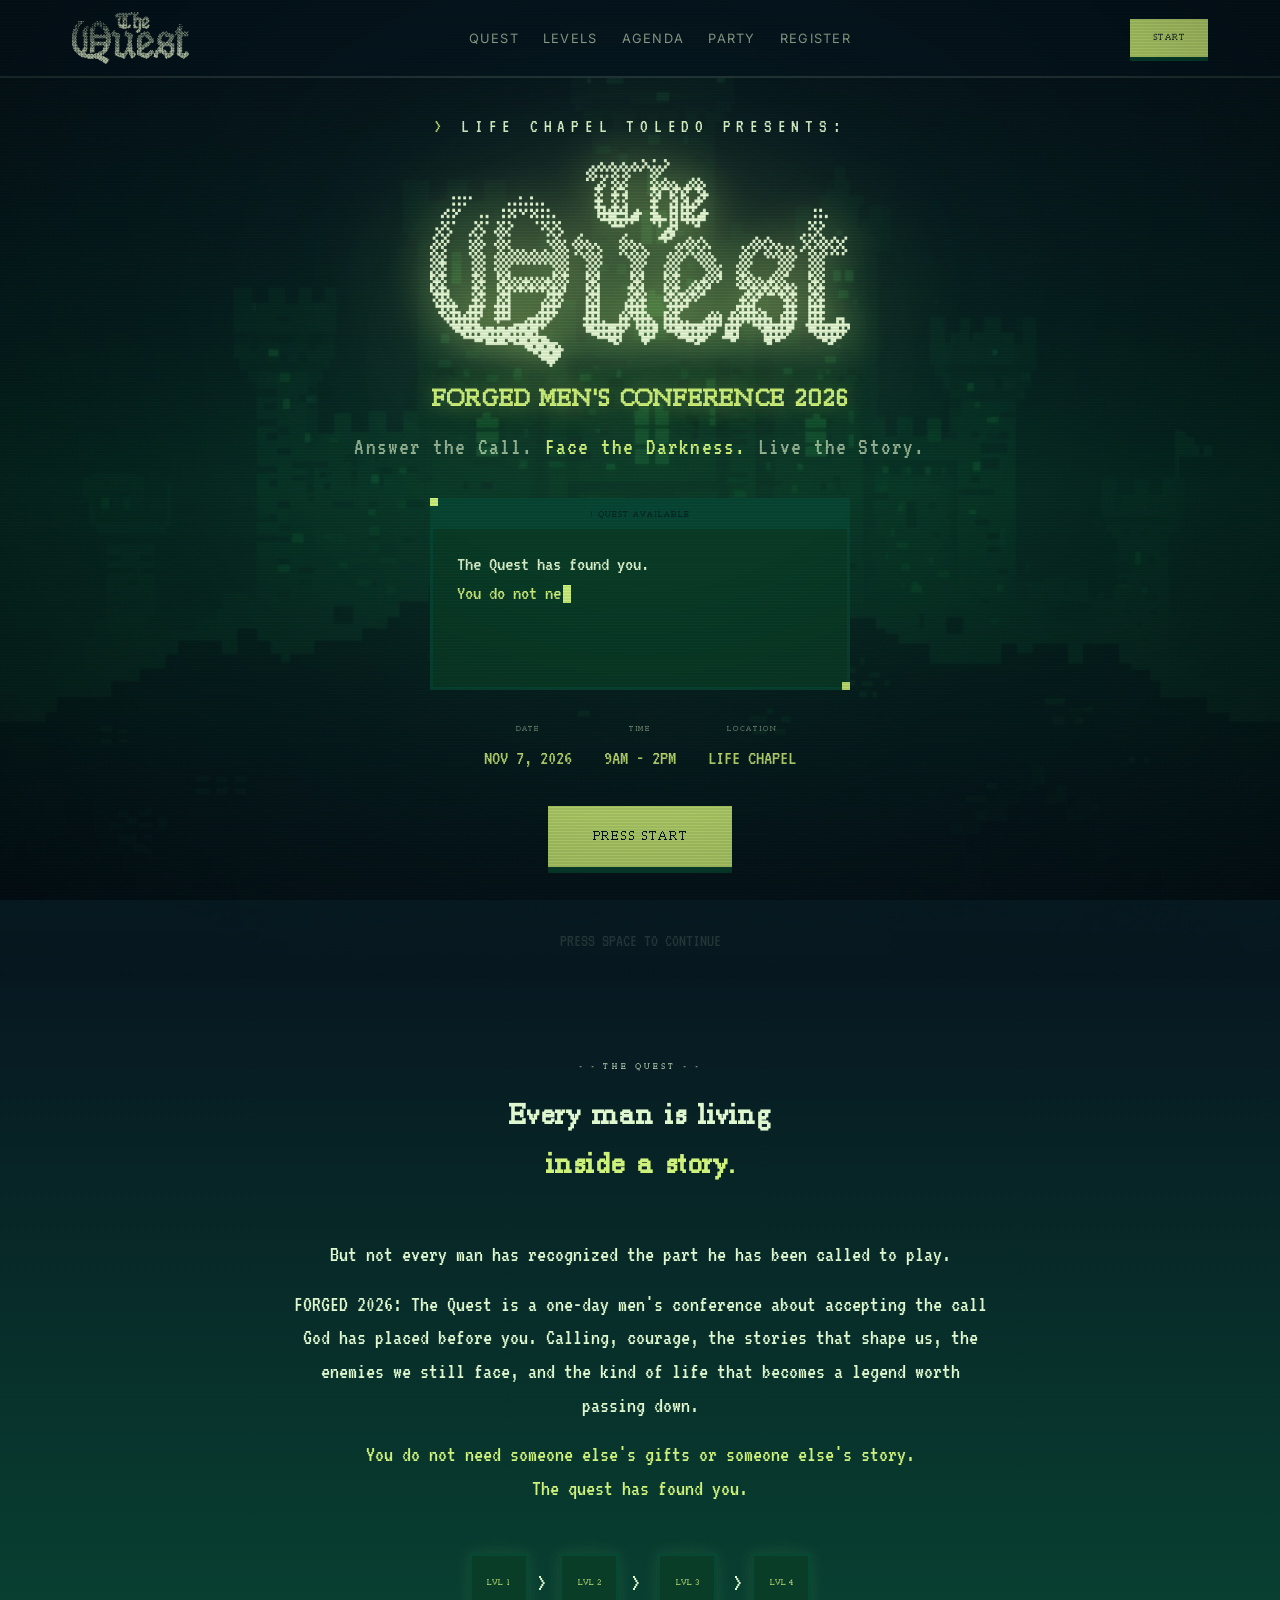
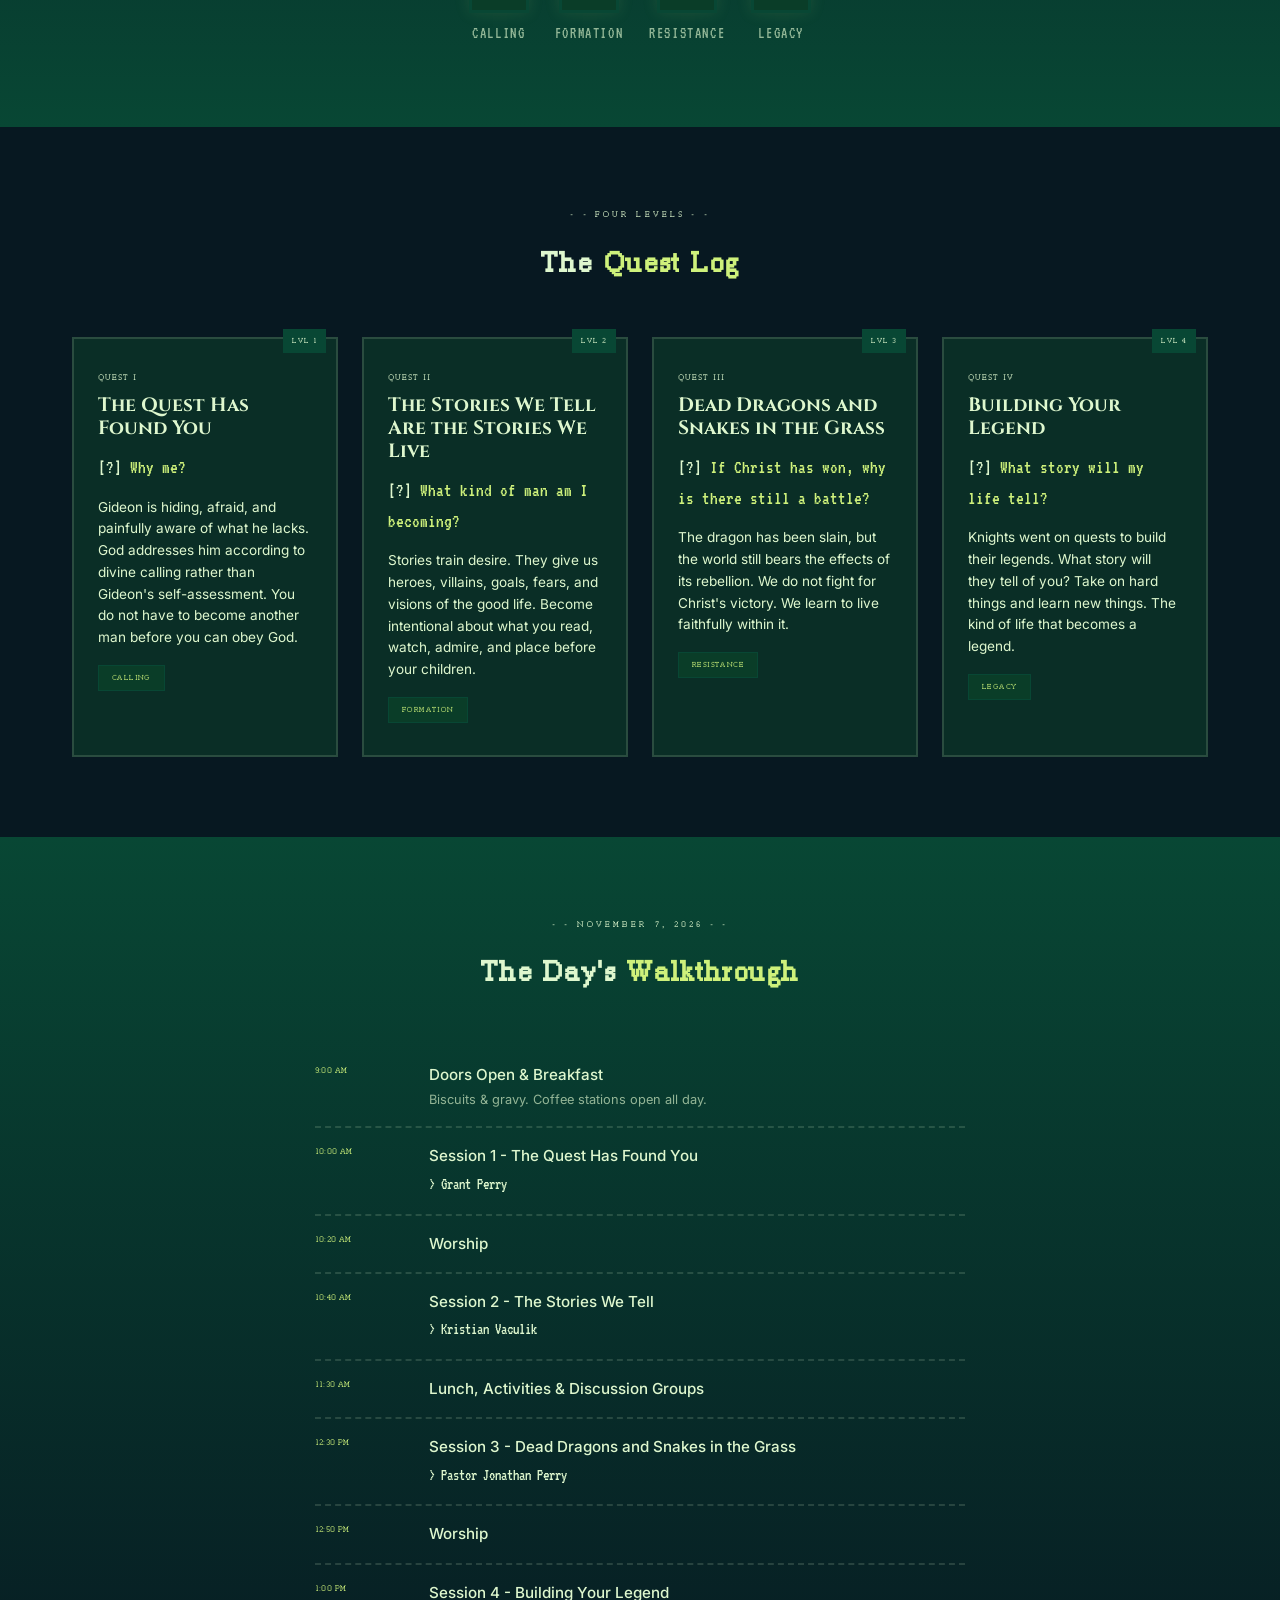
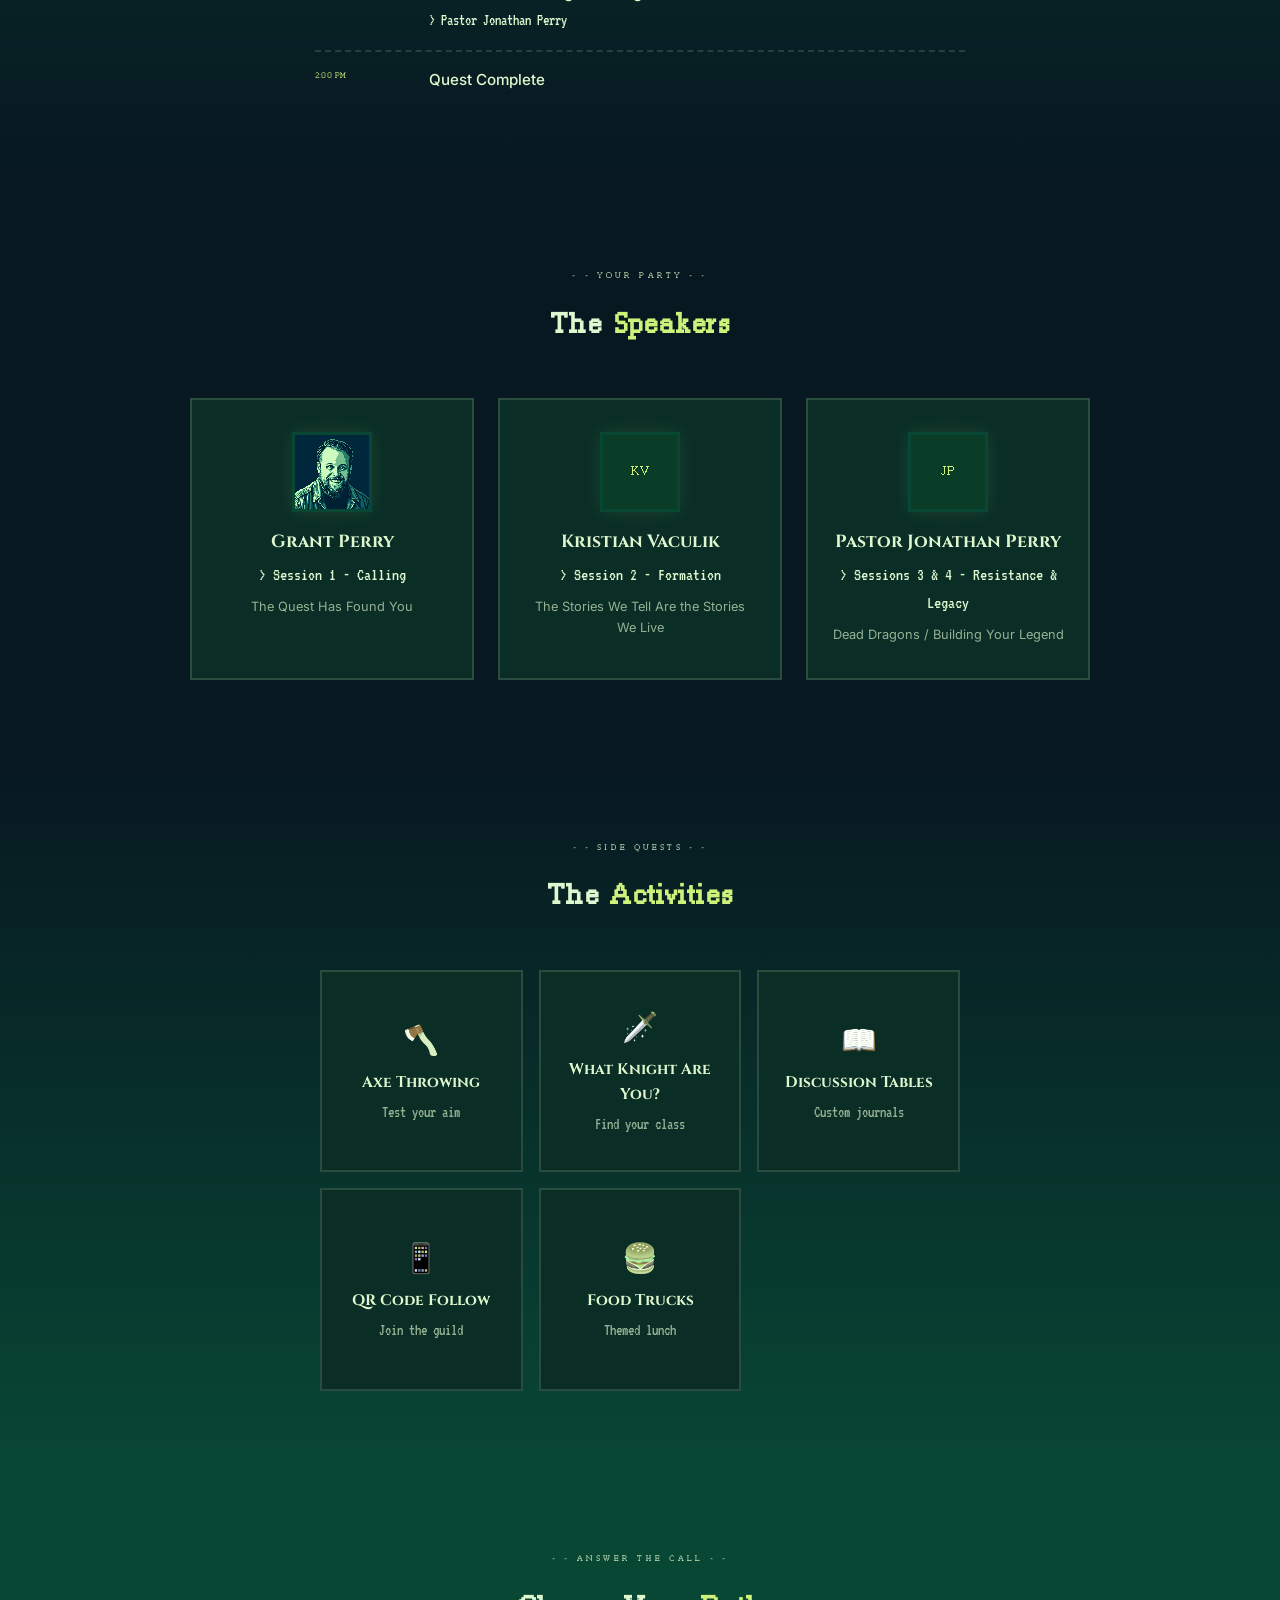
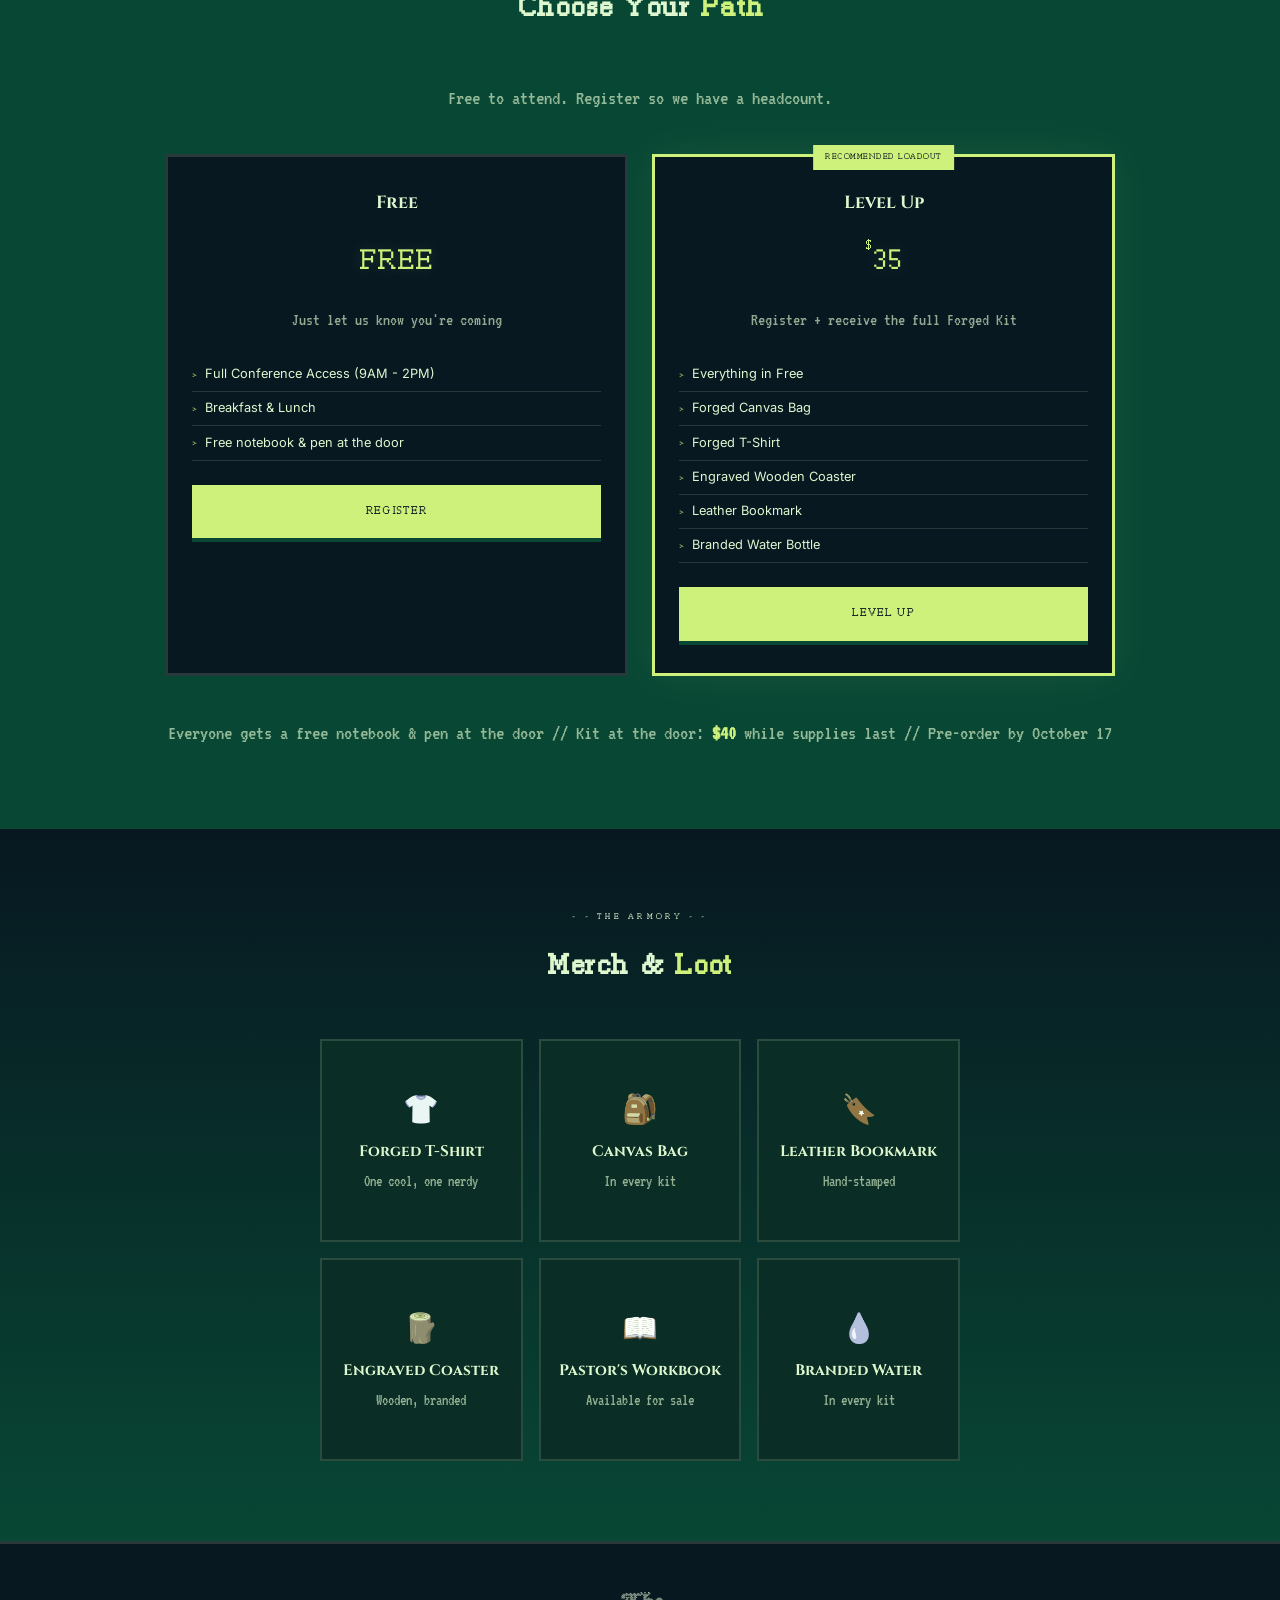
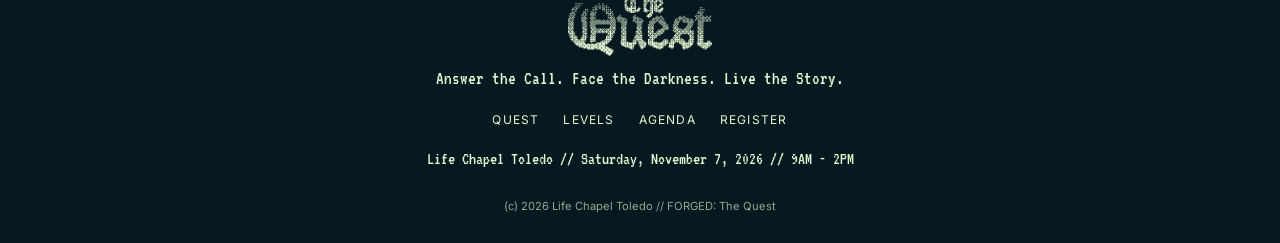
==== commit 14ced848: "Fix Session 3 title to Dead Dragons and Snakes in the Grass" ====
--- a/index.html
+++ b/index.html
@@ -125,7 +125,7 @@
       <div class="session-card">
         <div class="level-badge">LVL 3</div>
         <div class="session-num">QUEST III</div>
-        <h3>A Dead Dragon and Snakes in the Grass</h3>
+        <h3>Dead Dragons and Snakes in the Grass</h3>
         <div class="session-question">If Christ has won, why is there still a battle?</div>
         <p>The dragon has been slain, but the world still bears the effects of its rebellion. We do not fight for Christ's victory. We learn to live faithfully within it.</p>
         <div class="session-movement">RESISTANCE</div>
--- a/style.css
+++ b/style.css
@@ -461,7 +461,16 @@
   color: var(--fg-muted);
   letter-spacing: 0.1em;
 }
-.arc-arrow { align-self: center; color: var(--green-mid); font-family: 'VT323', monospace; font-size: 1.5rem; }
+.arc-arrow {
+  /* Align with the 60px badges, not the full step height (badge + label). */
+  align-self: flex-start;
+  height: 60px;
+  display: flex;
+  align-items: center;
+  color: var(--green-mid);
+  font-family: 'VT323', monospace;
+  font-size: 1.5rem;
+}
 
 /* === SESSIONS === */
 .sessions { background: var(--bg); }
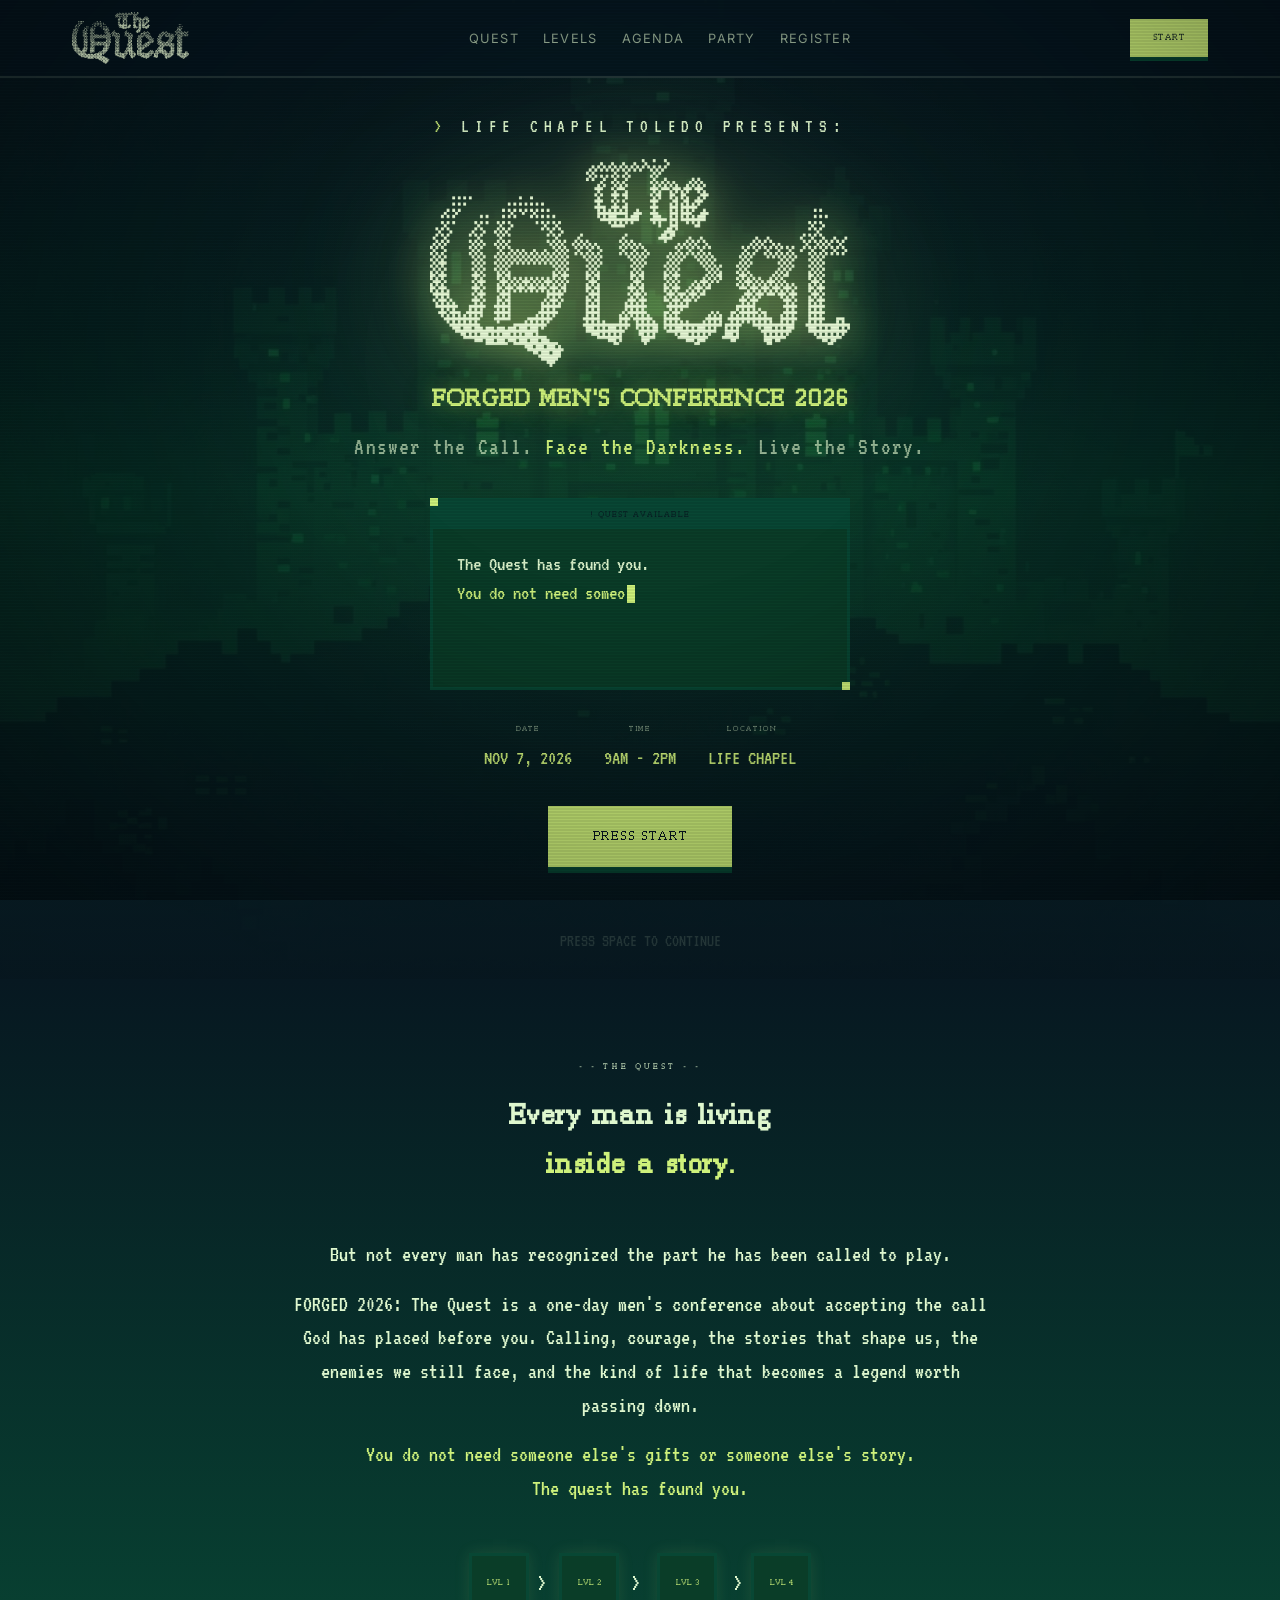
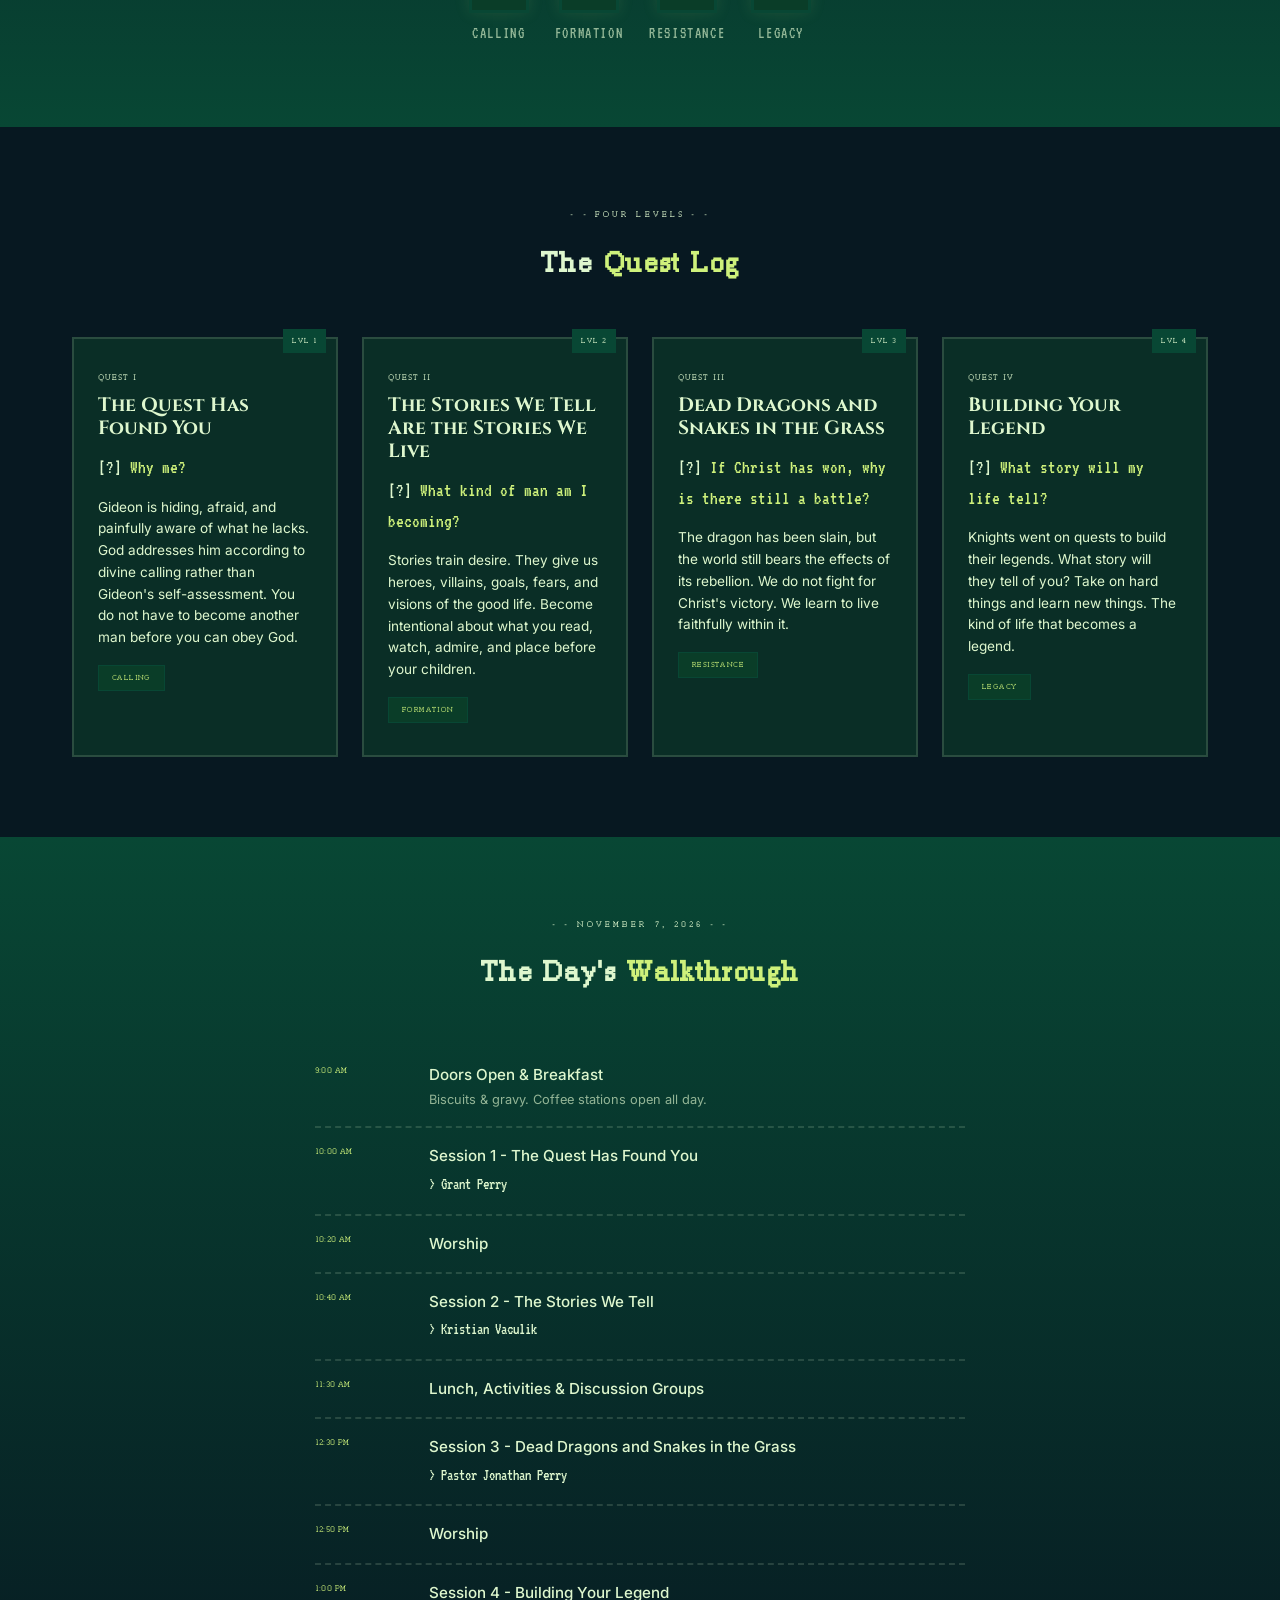
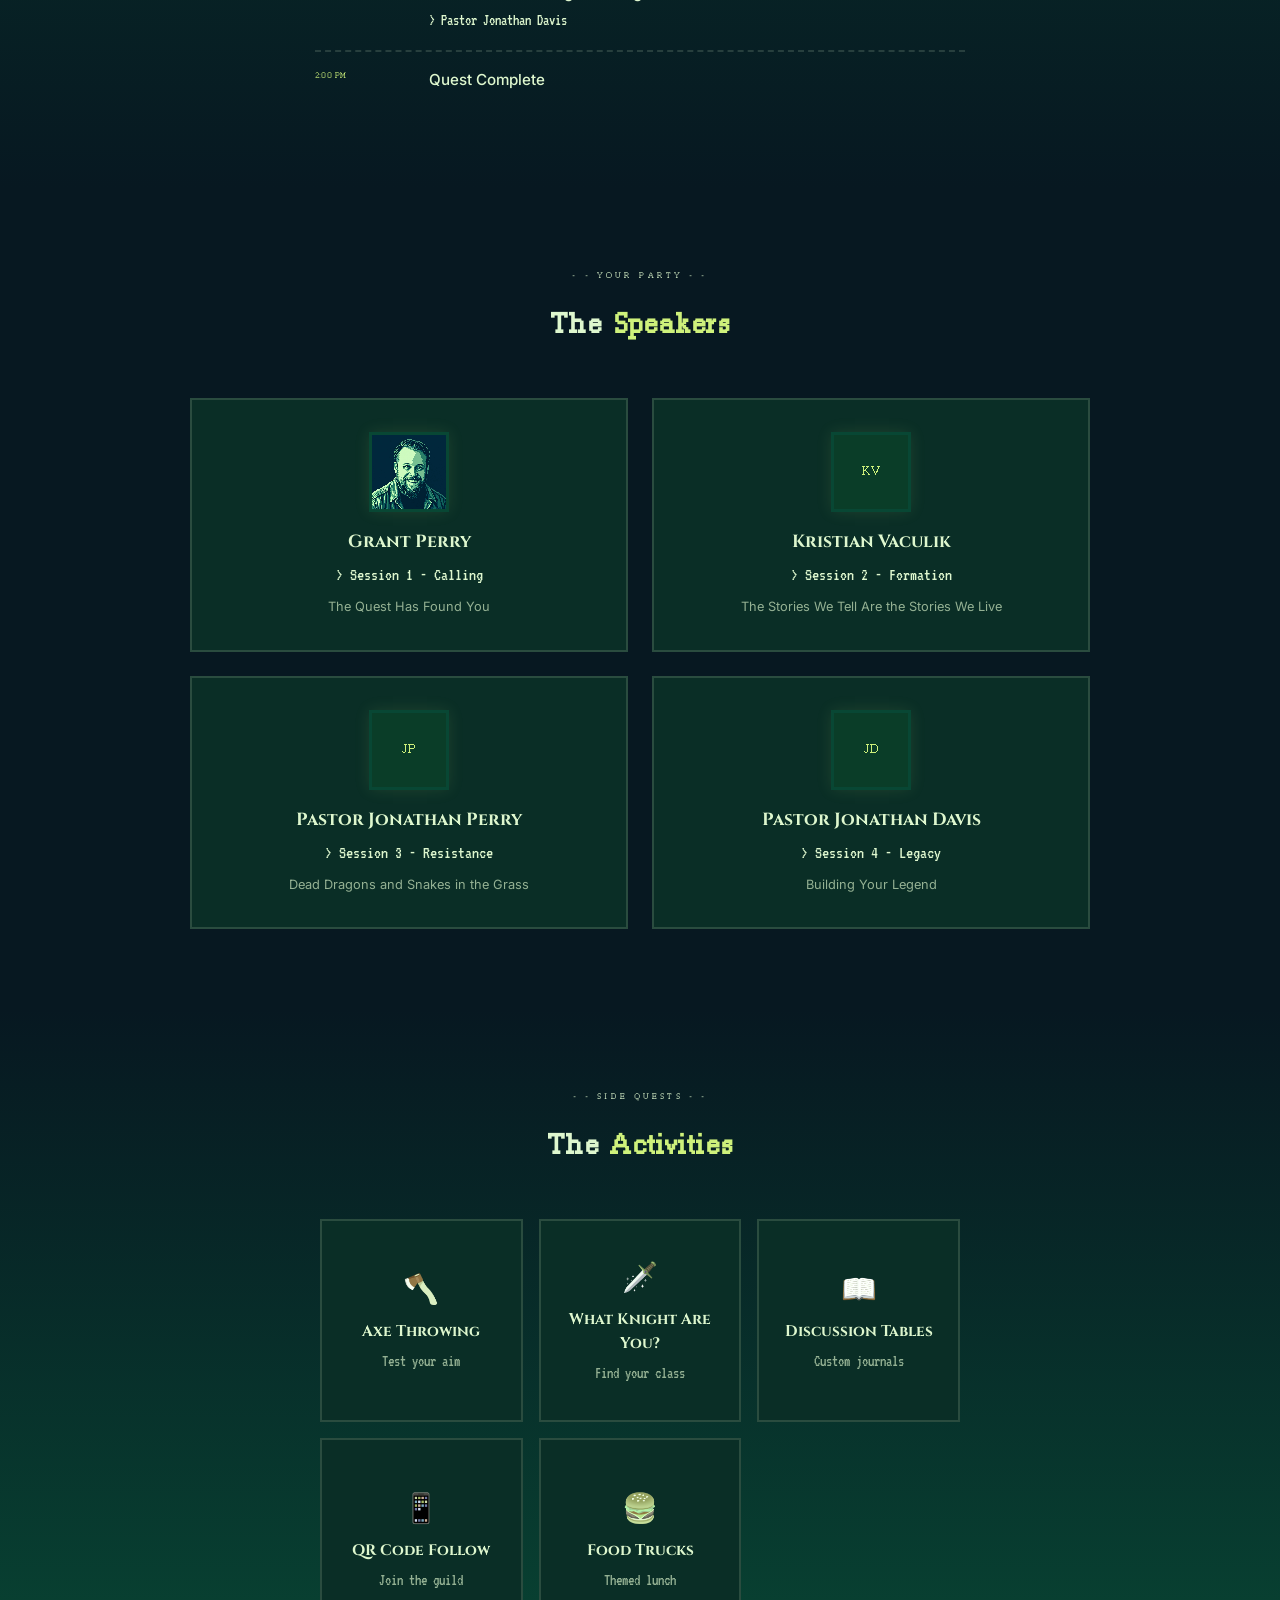
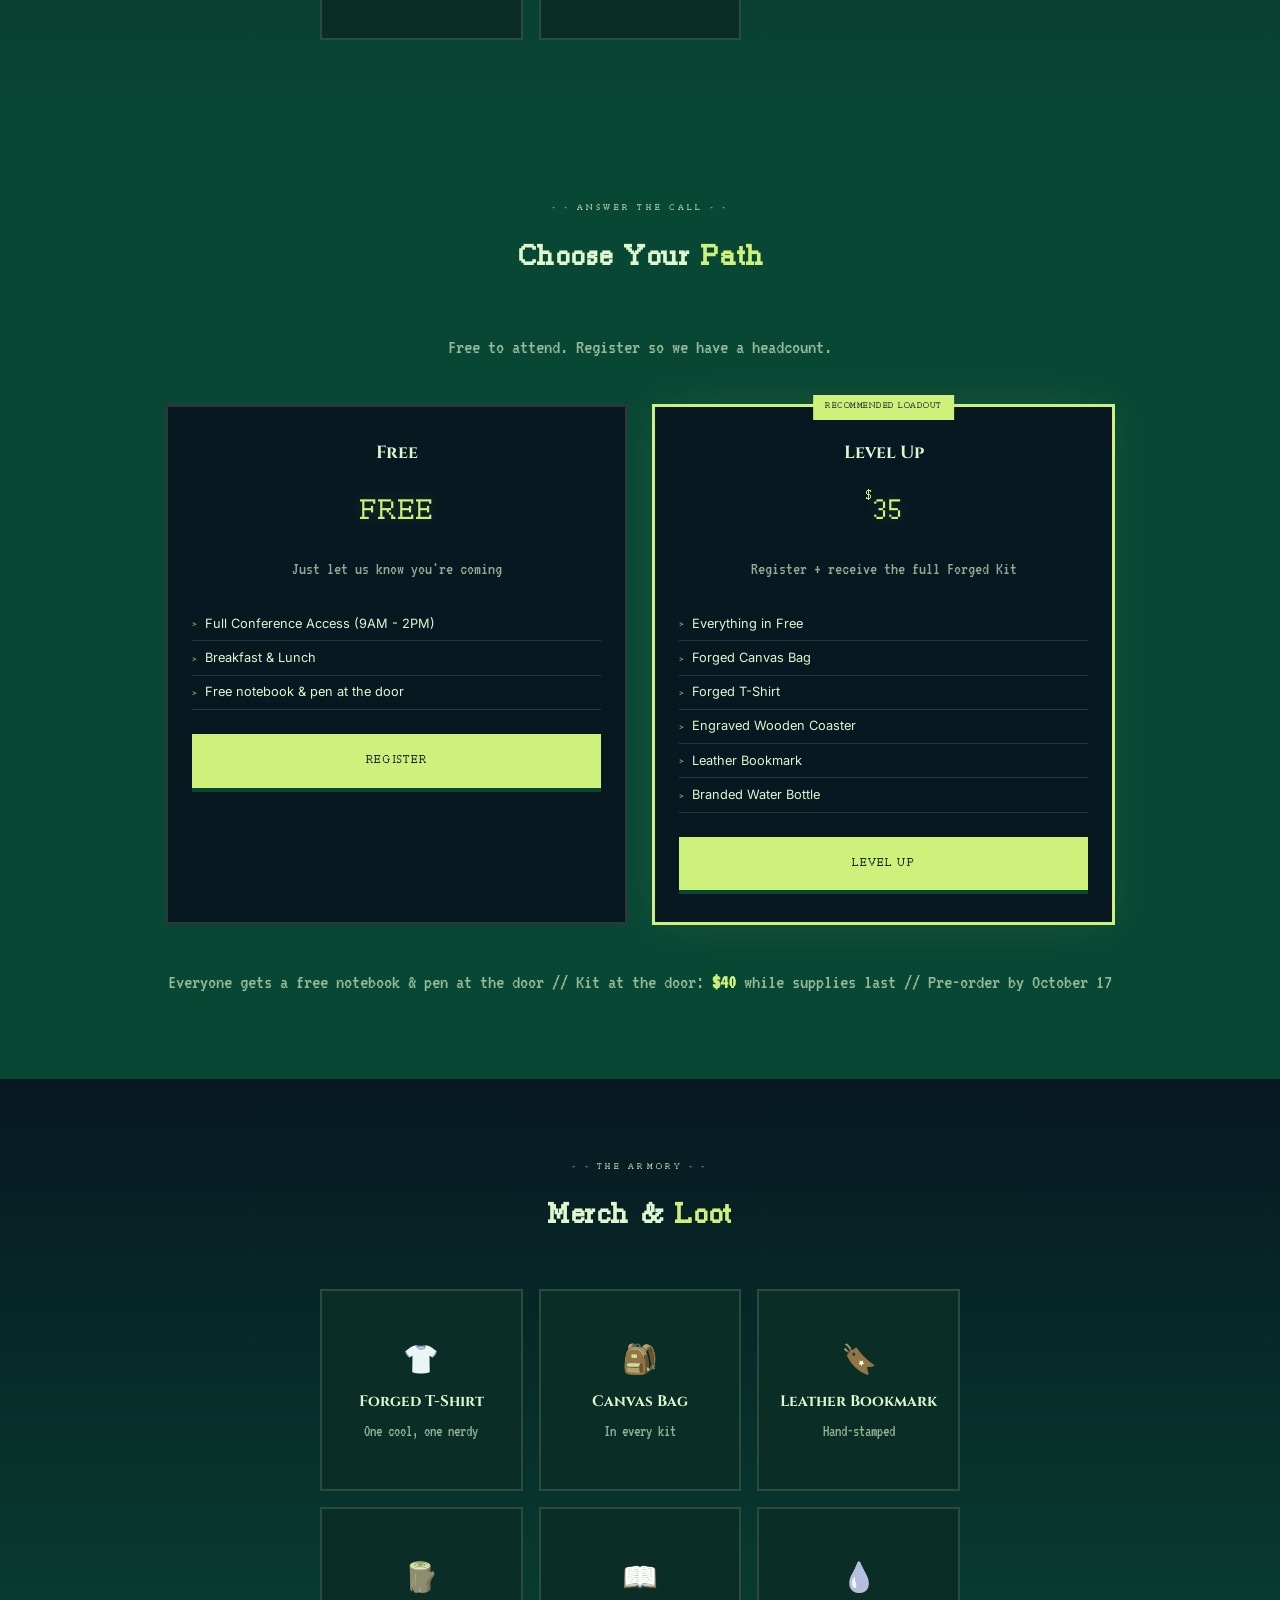
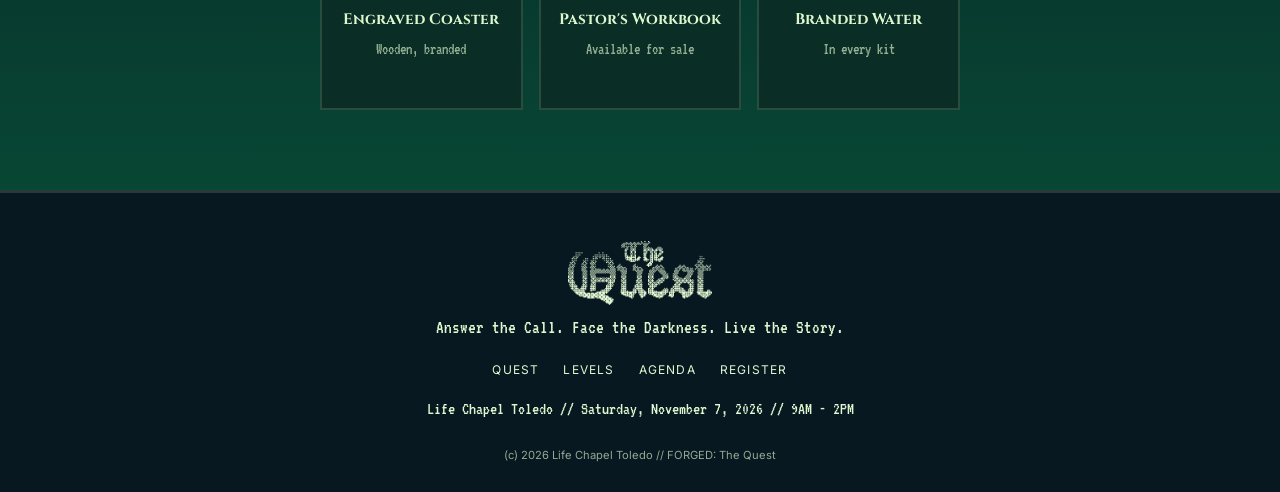
==== commit dc954e5d: "Add Pastor Jonathan Davis as Session 4 speaker" ====
--- a/index.html
+++ b/index.html
@@ -155,7 +155,7 @@
       <div class="timeline-item"><div class="timeline-time">11:30 AM</div><div class="timeline-content"><div class="title">Lunch, Activities & Discussion Groups</div></div></div>
       <div class="timeline-item"><div class="timeline-time">12:30 PM</div><div class="timeline-content"><div class="title">Session 3 - Dead Dragons and Snakes in the Grass</div><div class="speaker">> Pastor Jonathan Perry</div></div></div>
       <div class="timeline-item"><div class="timeline-time">12:50 PM</div><div class="timeline-content"><div class="title">Worship</div></div></div>
-      <div class="timeline-item"><div class="timeline-time">1:00 PM</div><div class="timeline-content"><div class="title">Session 4 - Building Your Legend</div><div class="speaker">> Pastor Jonathan Perry</div></div></div>
+      <div class="timeline-item"><div class="timeline-time">1:00 PM</div><div class="timeline-content"><div class="title">Session 4 - Building Your Legend</div><div class="speaker">> Pastor Jonathan Davis</div></div></div>
       <div class="timeline-item"><div class="timeline-time">2:00 PM</div><div class="timeline-content"><div class="title">Quest Complete</div></div></div>
     </div>
   </div>
@@ -182,8 +182,14 @@
       <div class="speaker-card">
         <div class="speaker-avatar">JP</div>
         <h3>Pastor Jonathan Perry</h3>
-        <div class="role">> Sessions 3 & 4 - Resistance & Legacy</div>
-        <p>Dead Dragons / Building Your Legend</p>
+        <div class="role">> Session 3 - Resistance</div>
+        <p>Dead Dragons and Snakes in the Grass</p>
+      </div>
+      <div class="speaker-card">
+        <div class="speaker-avatar">JD</div>
+        <h3>Pastor Jonathan Davis</h3>
+        <div class="role">> Session 4 - Legacy</div>
+        <p>Building Your Legend</p>
       </div>
     </div>
   </div>
--- a/style.css
+++ b/style.css
@@ -566,7 +566,7 @@
 .speakers { background: var(--bg); }
 .speaker-grid {
   display: grid;
-  grid-template-columns: repeat(auto-fit, minmax(250px, 1fr));
+  grid-template-columns: repeat(auto-fit, minmax(320px, 1fr));
   gap: 1.5rem;
   max-width: 900px;
   margin: 0 auto;
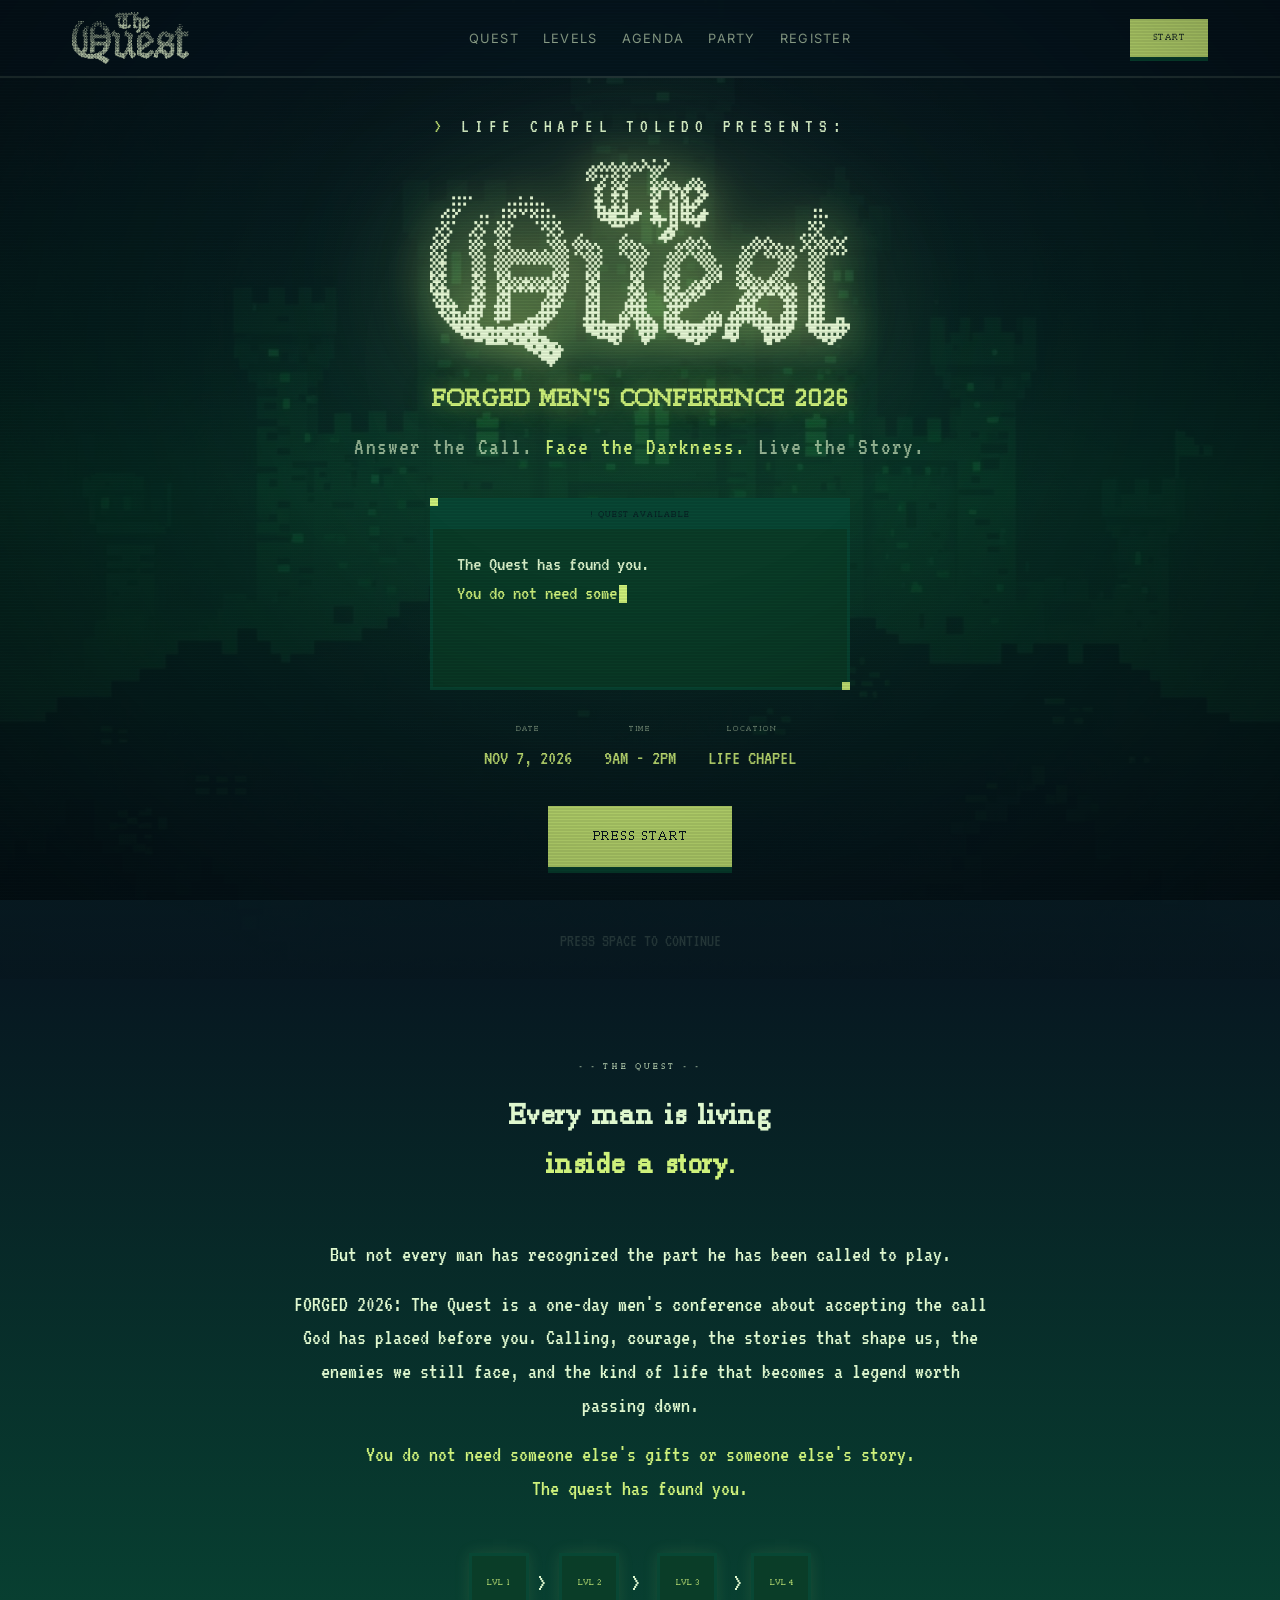
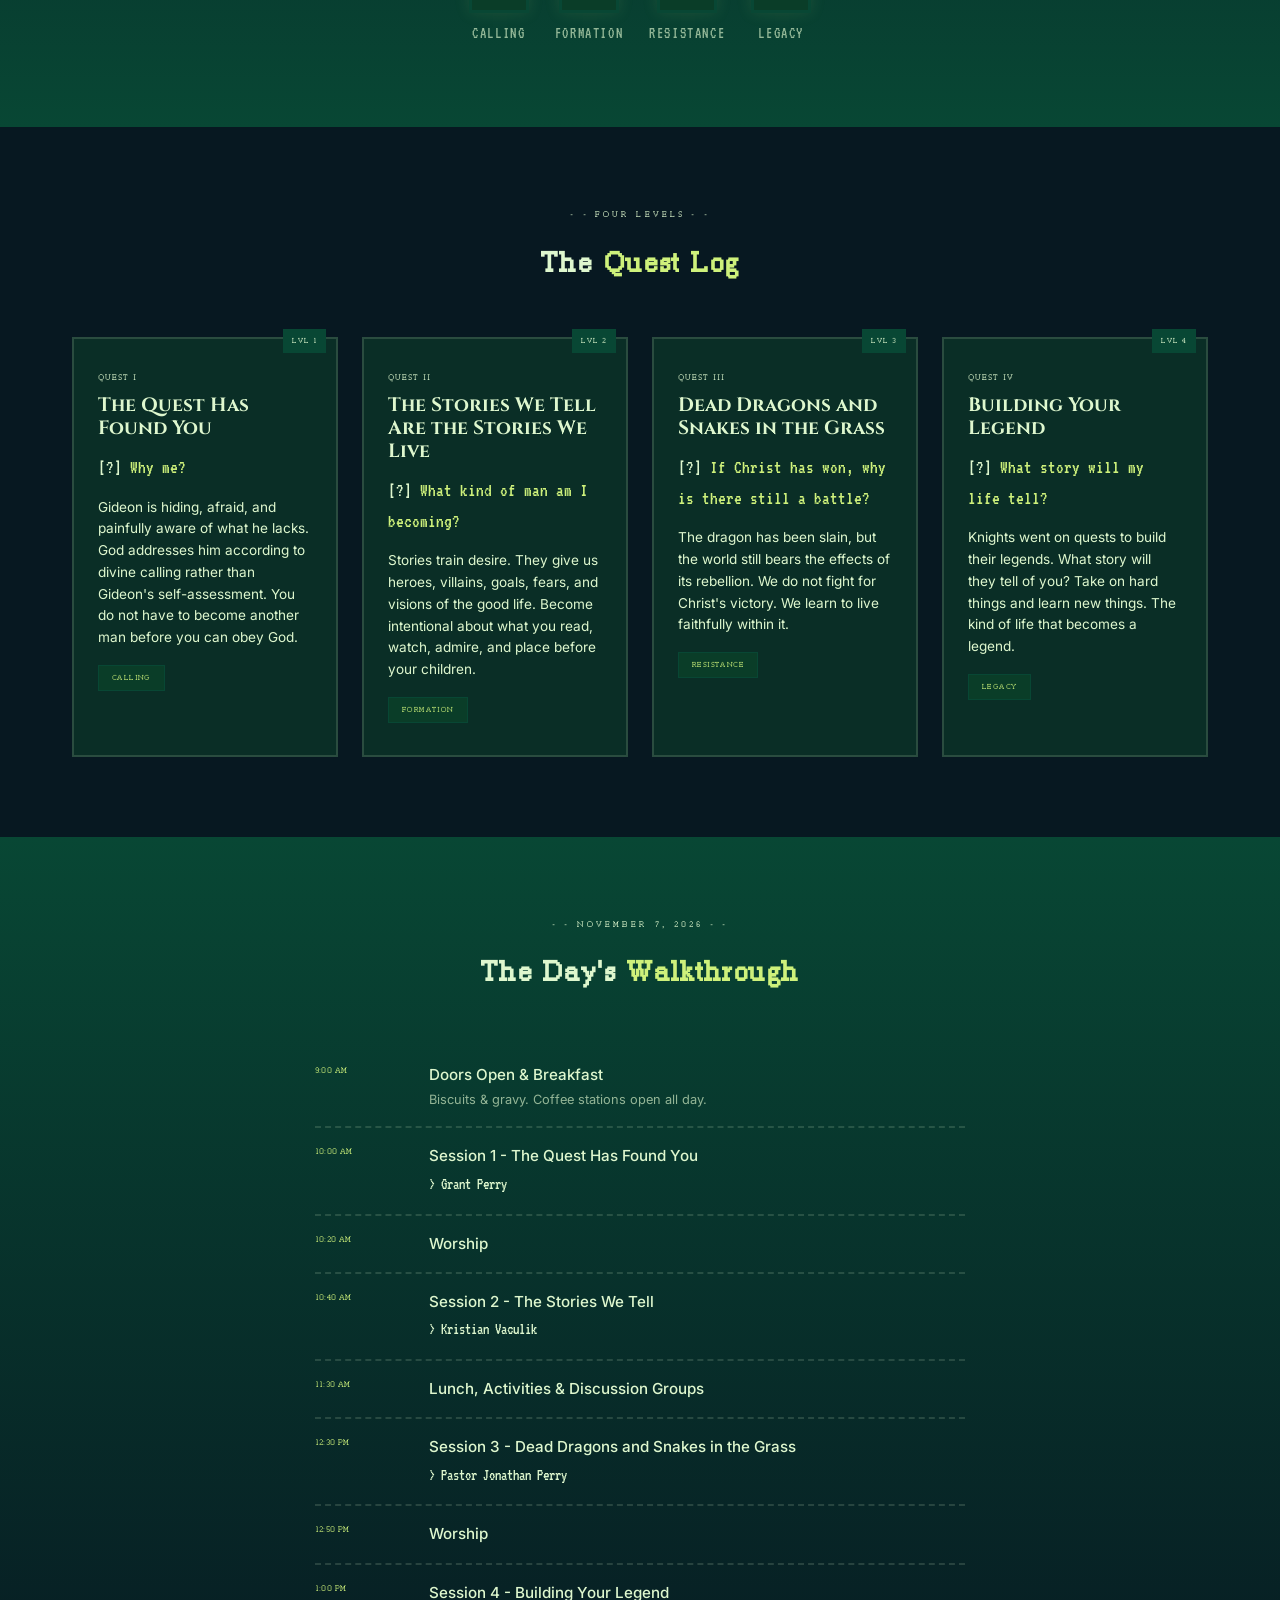
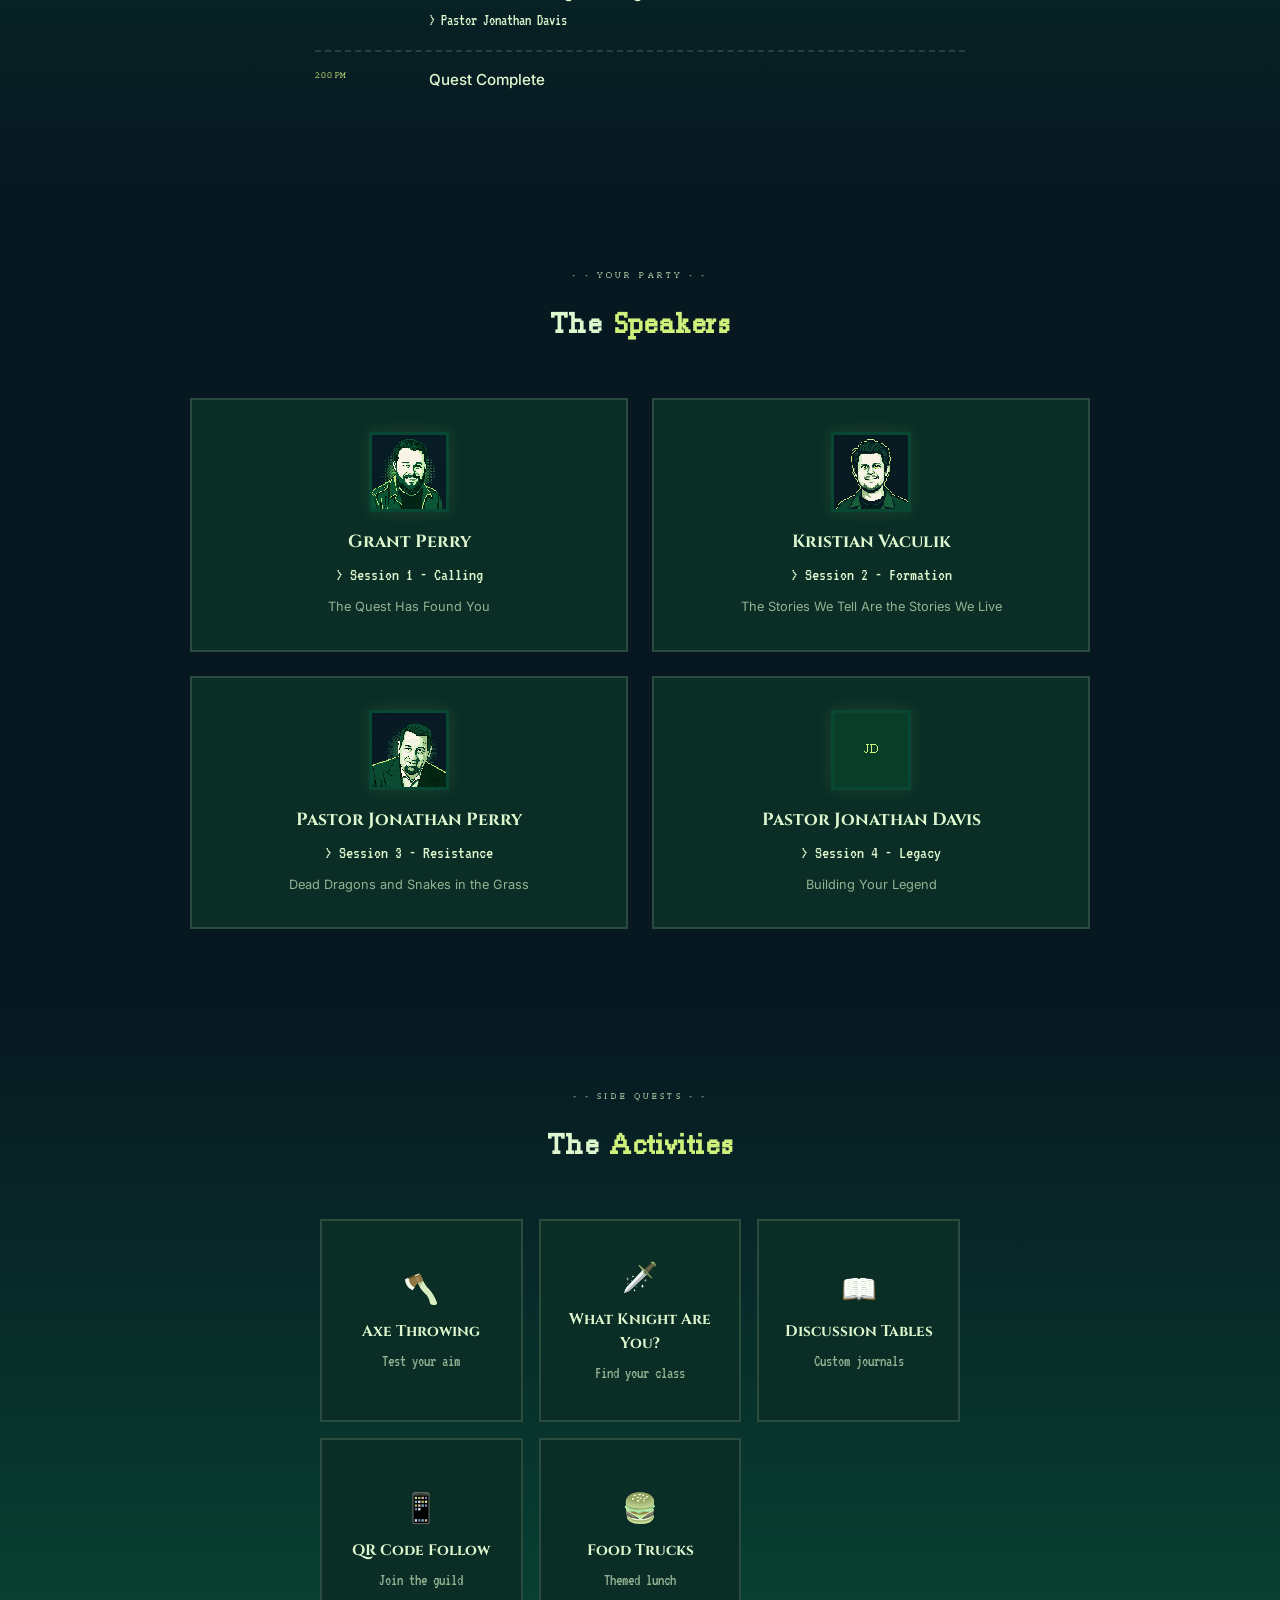
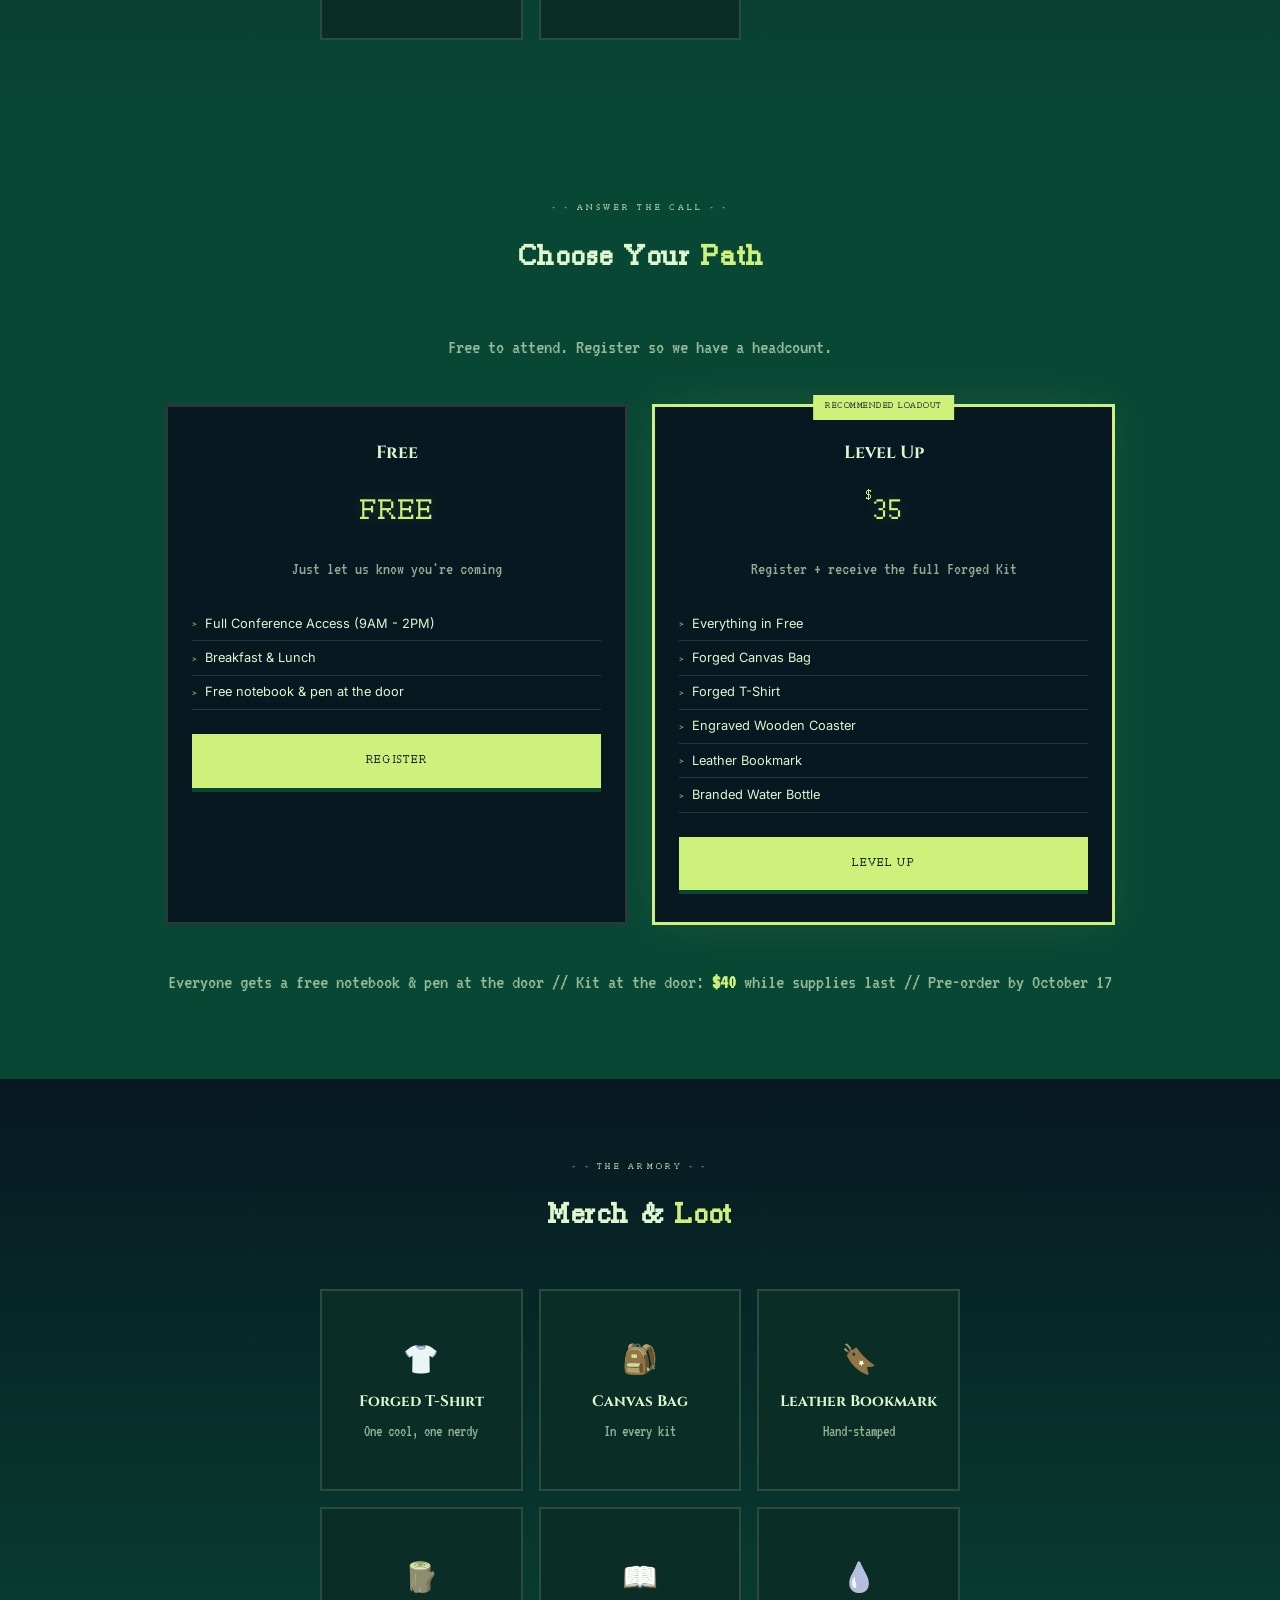
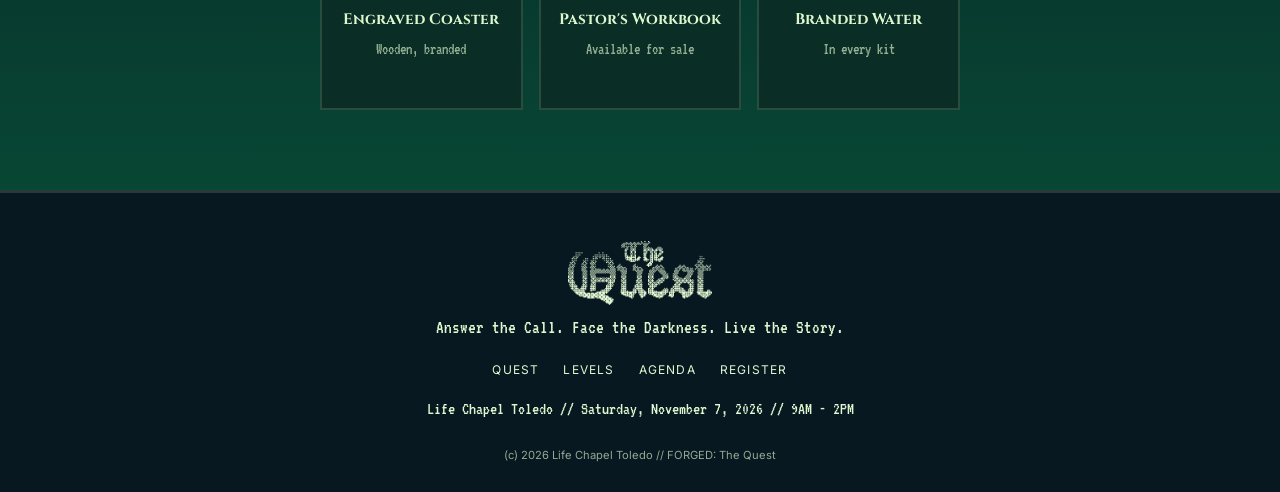
==== commit 913cda1f: "Replace speaker avatars with pixel-art portraits" ====
--- a/index.html
+++ b/index.html
@@ -174,13 +174,13 @@
         <p>The Quest Has Found You</p>
       </div>
       <div class="speaker-card">
-        <div class="speaker-avatar">KV</div>
+        <div class="speaker-avatar"><img src="images/kristian-vaculik.jpg" alt="Kristian Vaculik" /></div>
         <h3>Kristian Vaculik</h3>
         <div class="role">> Session 2 - Formation</div>
         <p>The Stories We Tell Are the Stories We Live</p>
       </div>
       <div class="speaker-card">
-        <div class="speaker-avatar">JP</div>
+        <div class="speaker-avatar"><img src="images/jonathan-perry.jpg" alt="Pastor Jonathan Perry" /></div>
         <h3>Pastor Jonathan Perry</h3>
         <div class="role">> Session 3 - Resistance</div>
         <p>Dead Dragons and Snakes in the Grass</p>
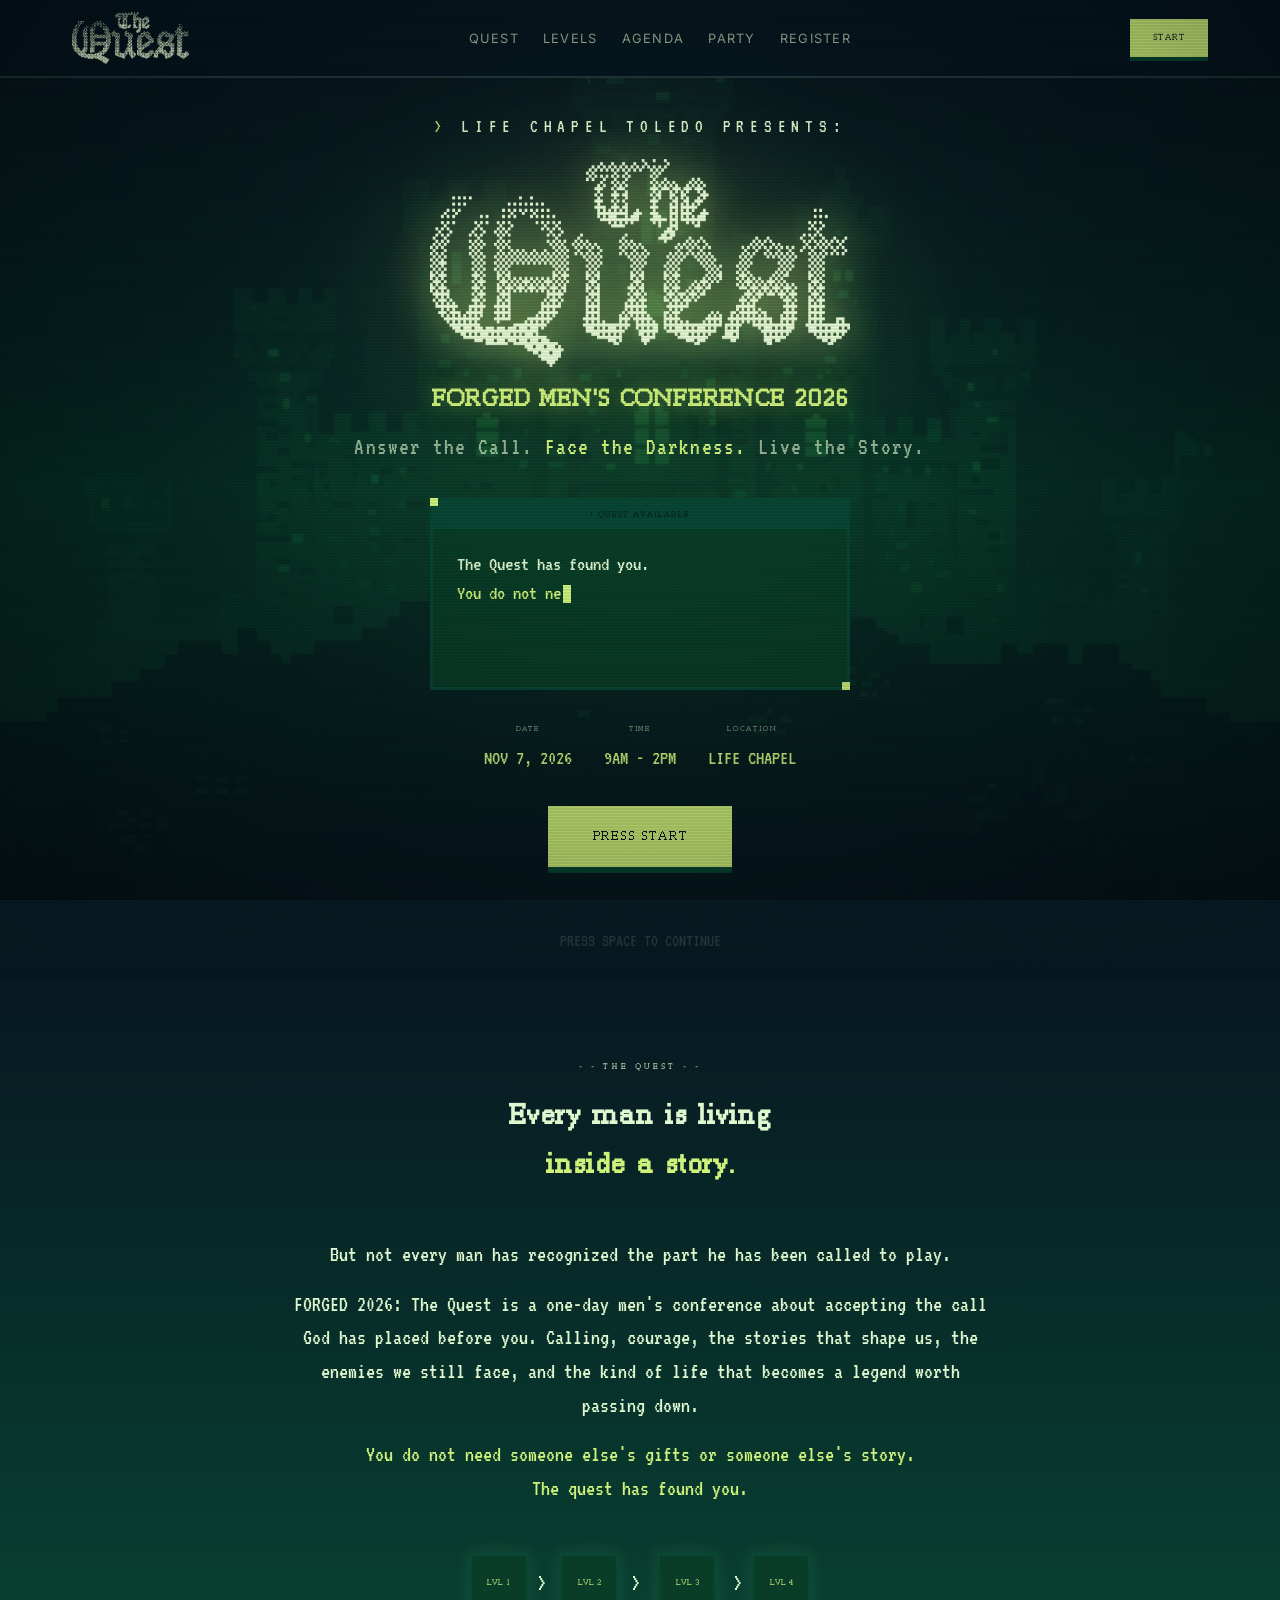
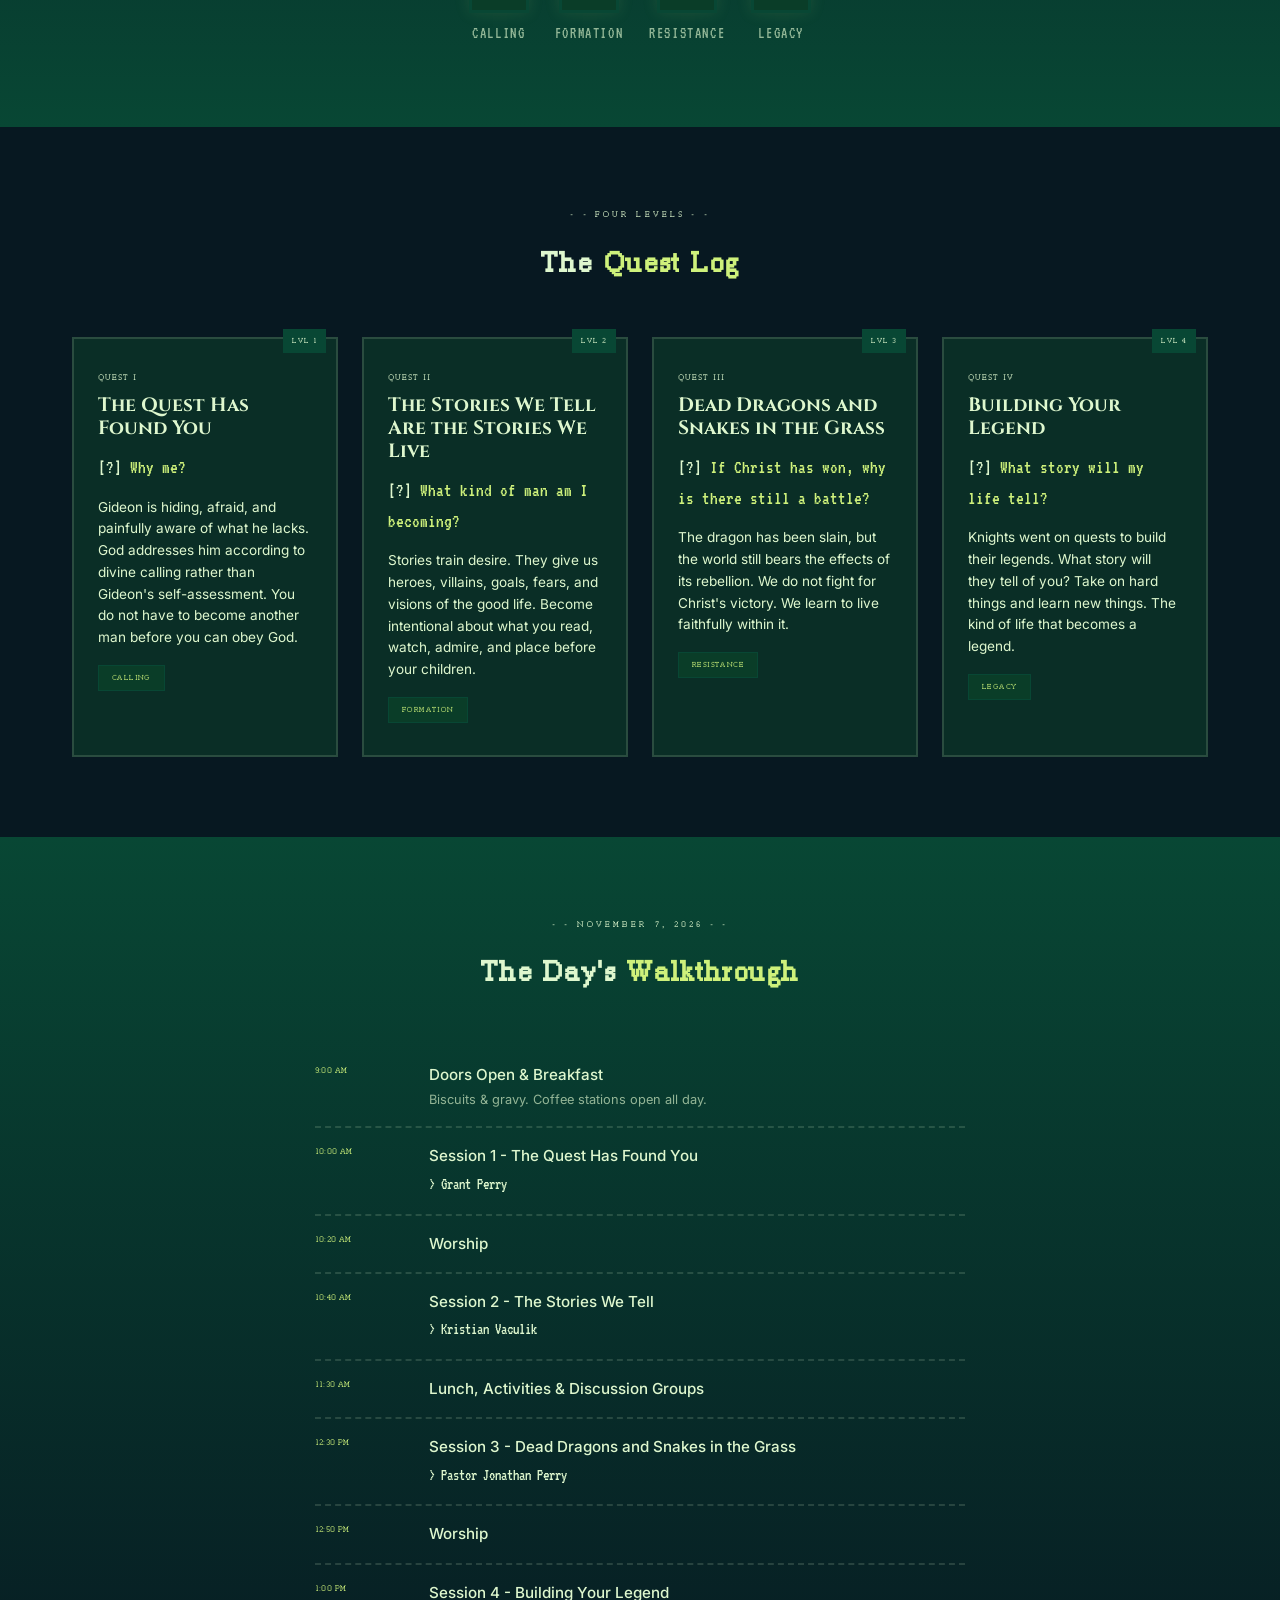
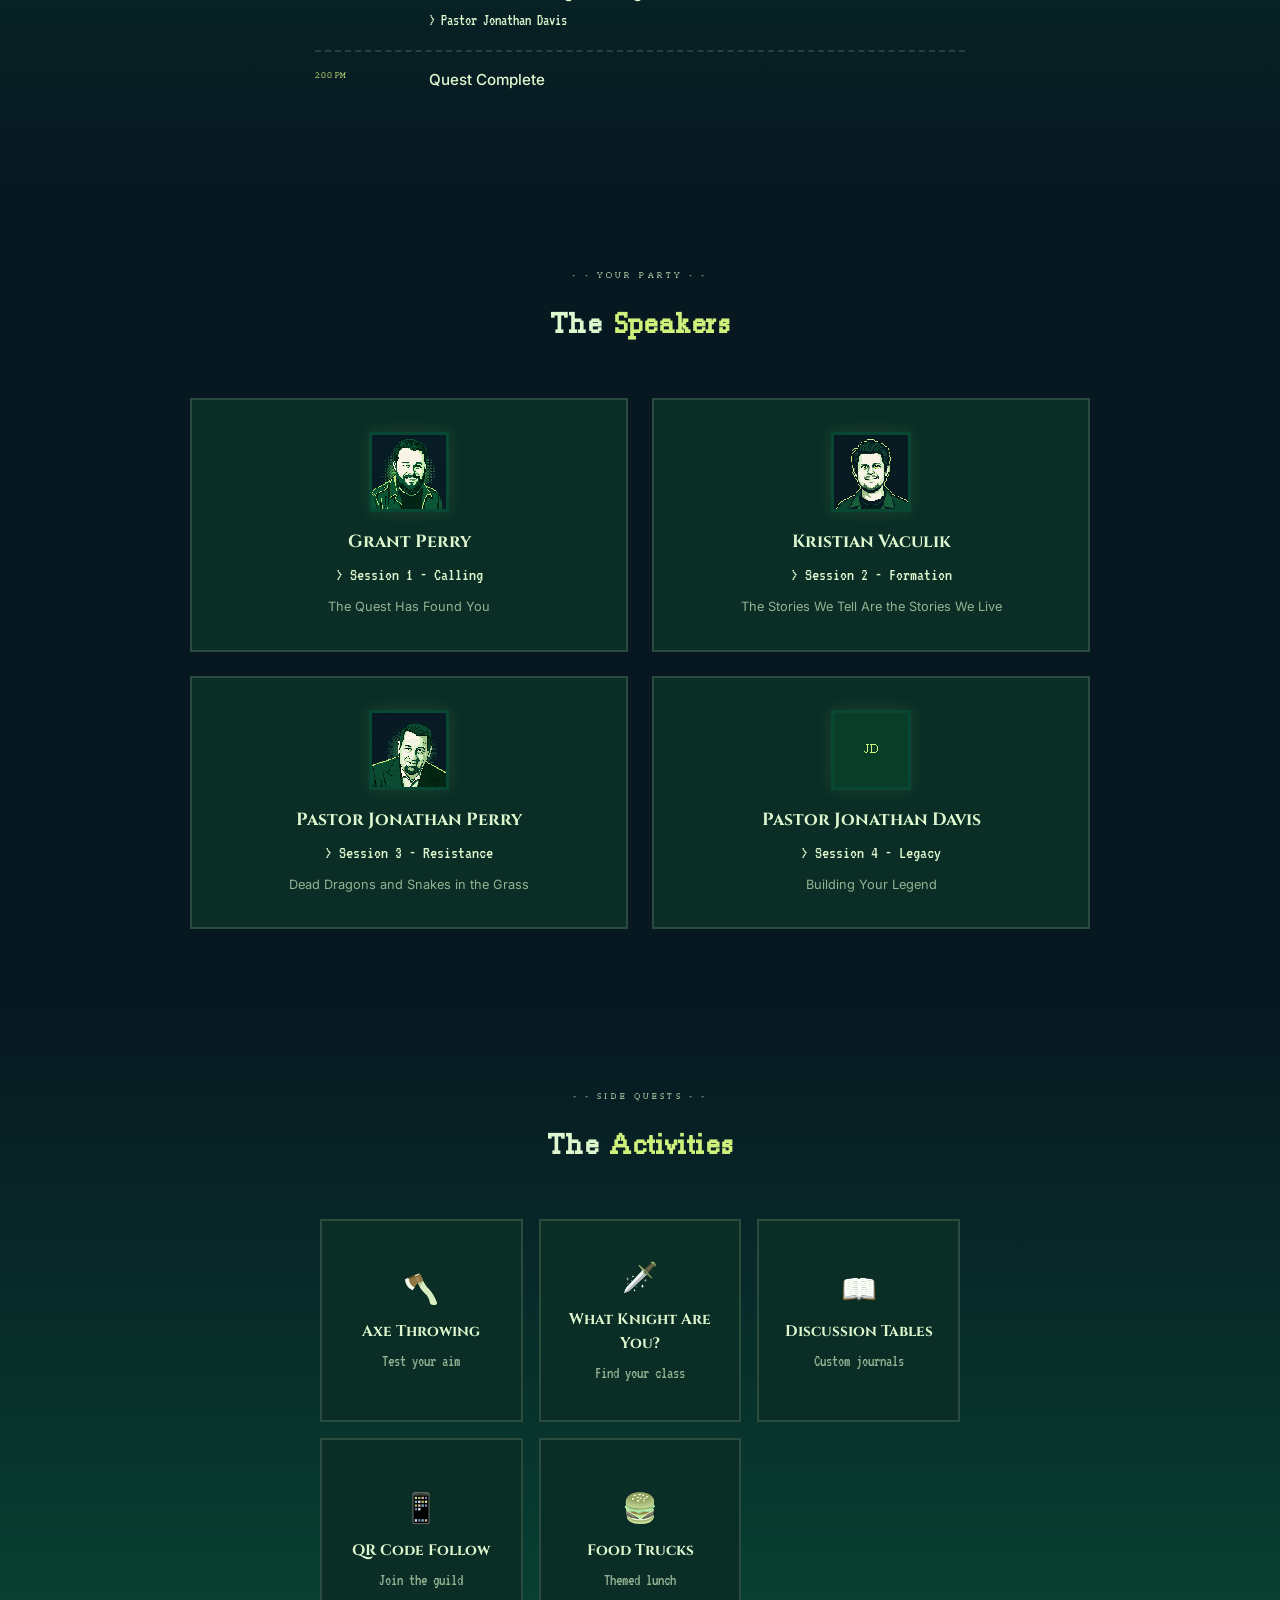
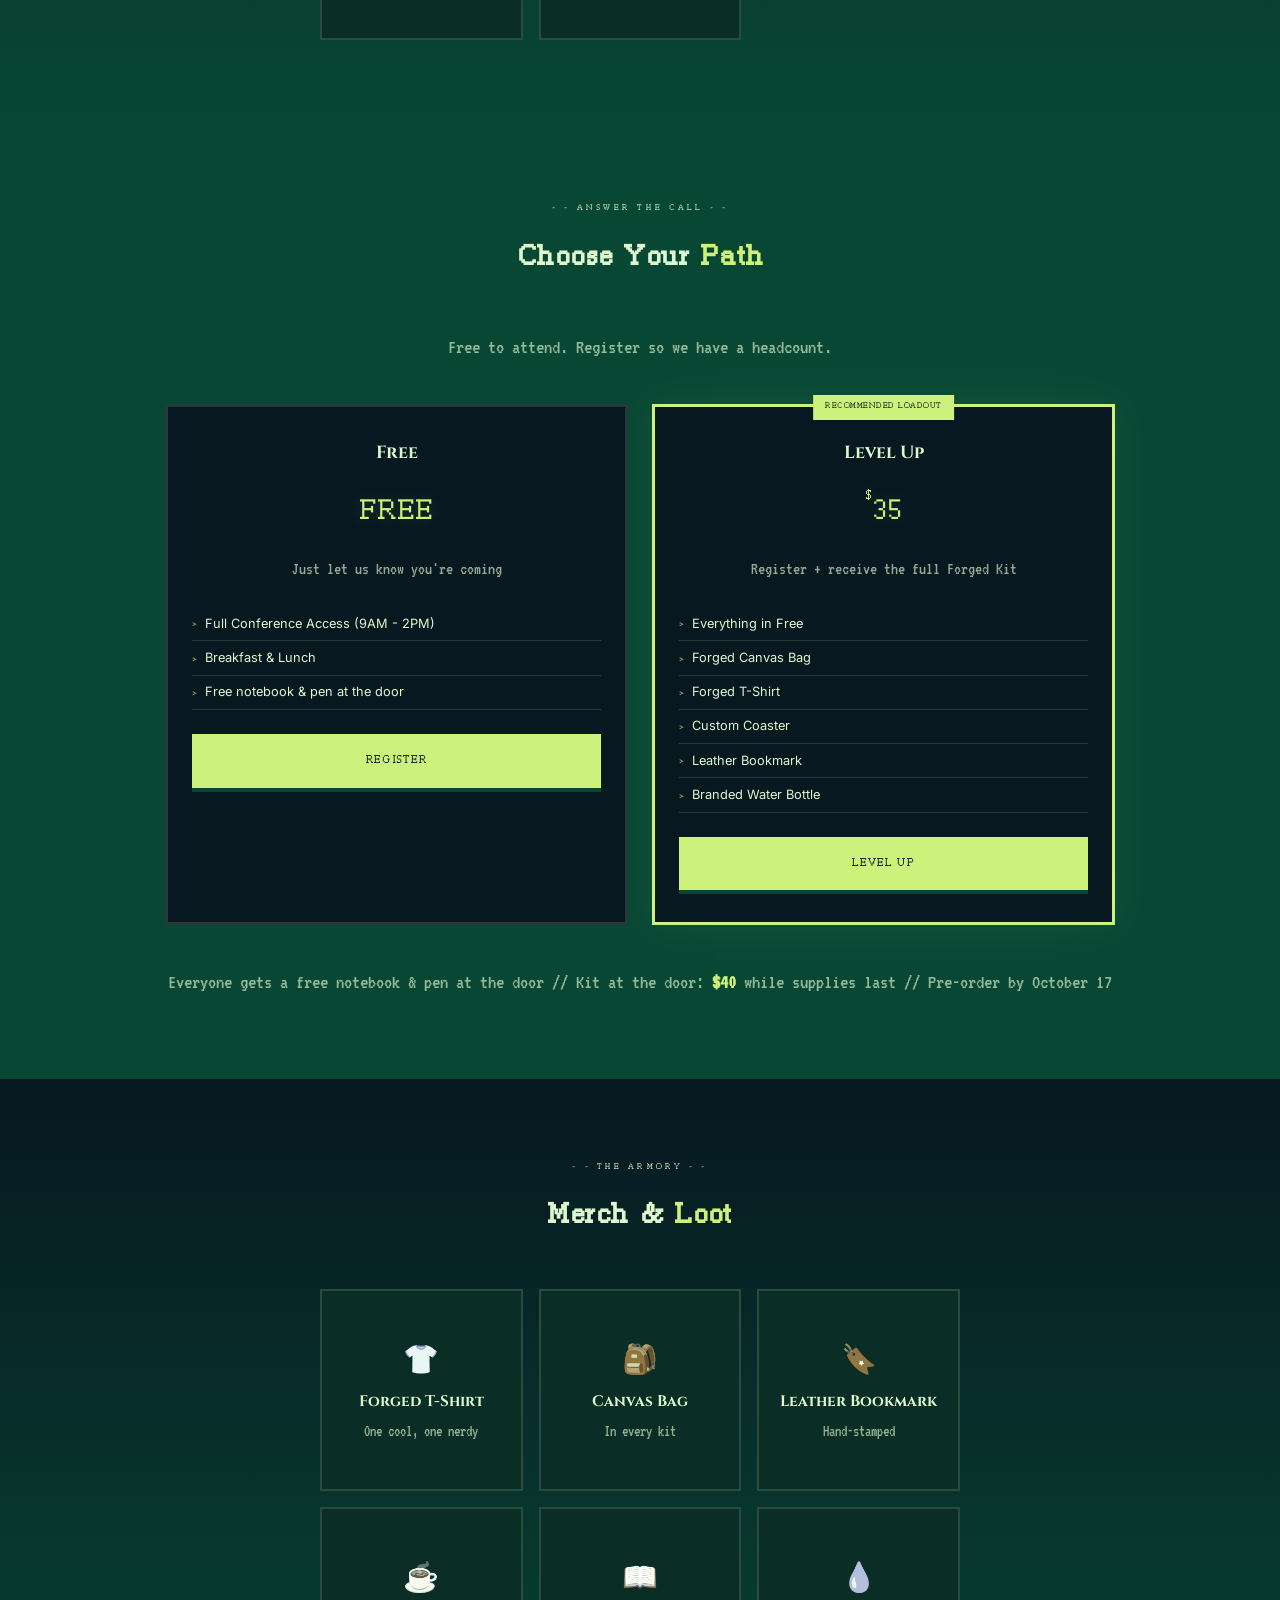
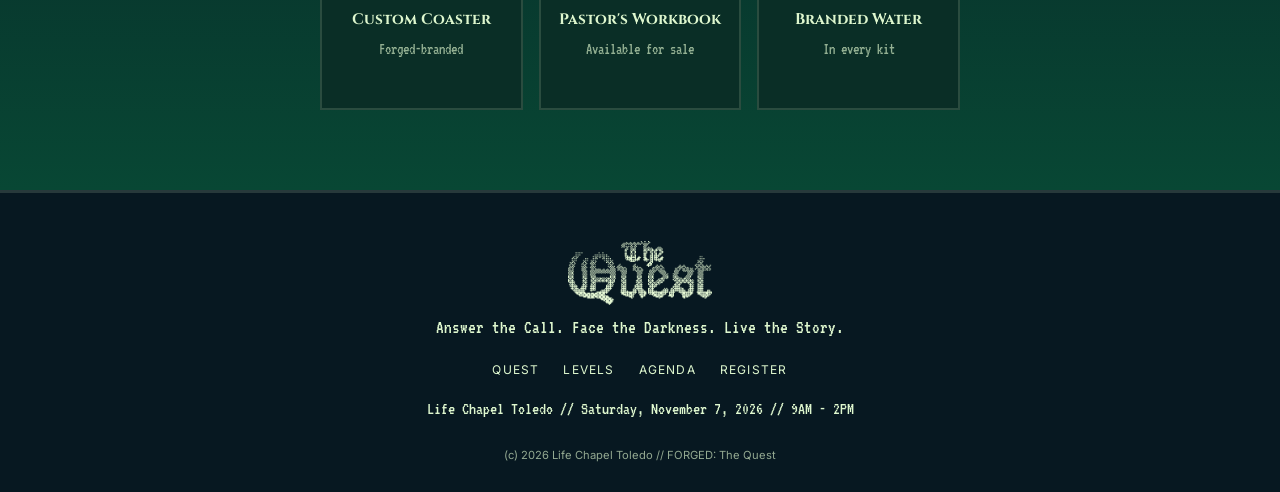
==== commit 1b9ee438: "Rename wooden engraved coaster to Custom Coaster" ====
--- a/index.html
+++ b/index.html
@@ -236,7 +236,7 @@
               <li>Everything in Free</li>
               <li>Forged Canvas Bag</li>
               <li>Forged T-Shirt</li>
-              <li>Engraved Wooden Coaster</li>
+              <li>Custom Coaster</li>
               <li>Leather Bookmark</li>
               <li>Branded Water Bottle</li>
             </ul>
@@ -256,7 +256,7 @@
       <div class="activity-card"><div class="activity-icon">👕</div><h4>Forged T-Shirt</h4><p>One cool, one nerdy</p></div>
       <div class="activity-card"><div class="activity-icon">🎒</div><h4>Canvas Bag</h4><p>In every kit</p></div>
       <div class="activity-card"><div class="activity-icon">🔖</div><h4>Leather Bookmark</h4><p>Hand-stamped</p></div>
-      <div class="activity-card"><div class="activity-icon">🪵</div><h4>Engraved Coaster</h4><p>Wooden, branded</p></div>
+      <div class="activity-card"><div class="activity-icon">☕</div><h4>Custom Coaster</h4><p>Forged-branded</p></div>
       <div class="activity-card"><div class="activity-icon">📖</div><h4>Pastor's Workbook</h4><p>Available for sale</p></div>
       <div class="activity-card"><div class="activity-icon">💧</div><h4>Branded Water</h4><p>In every kit</p></div>
     </div>
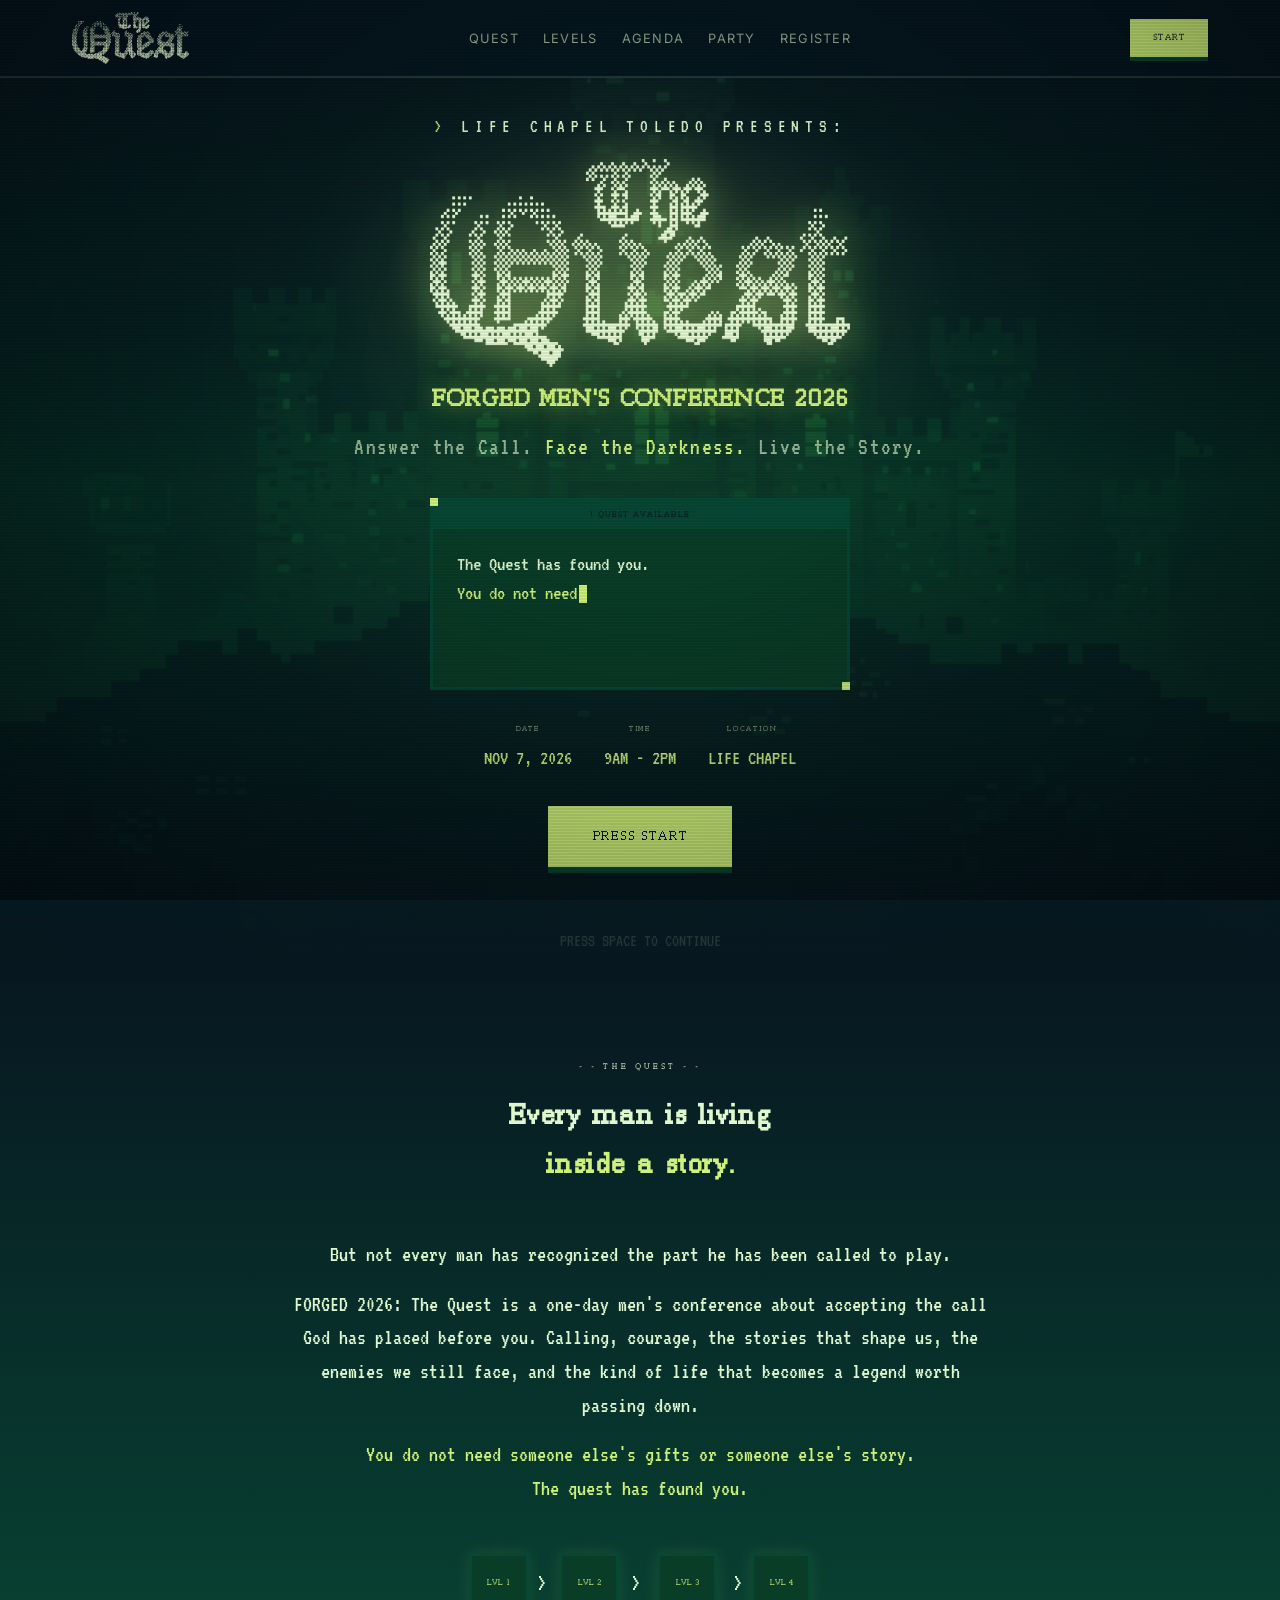
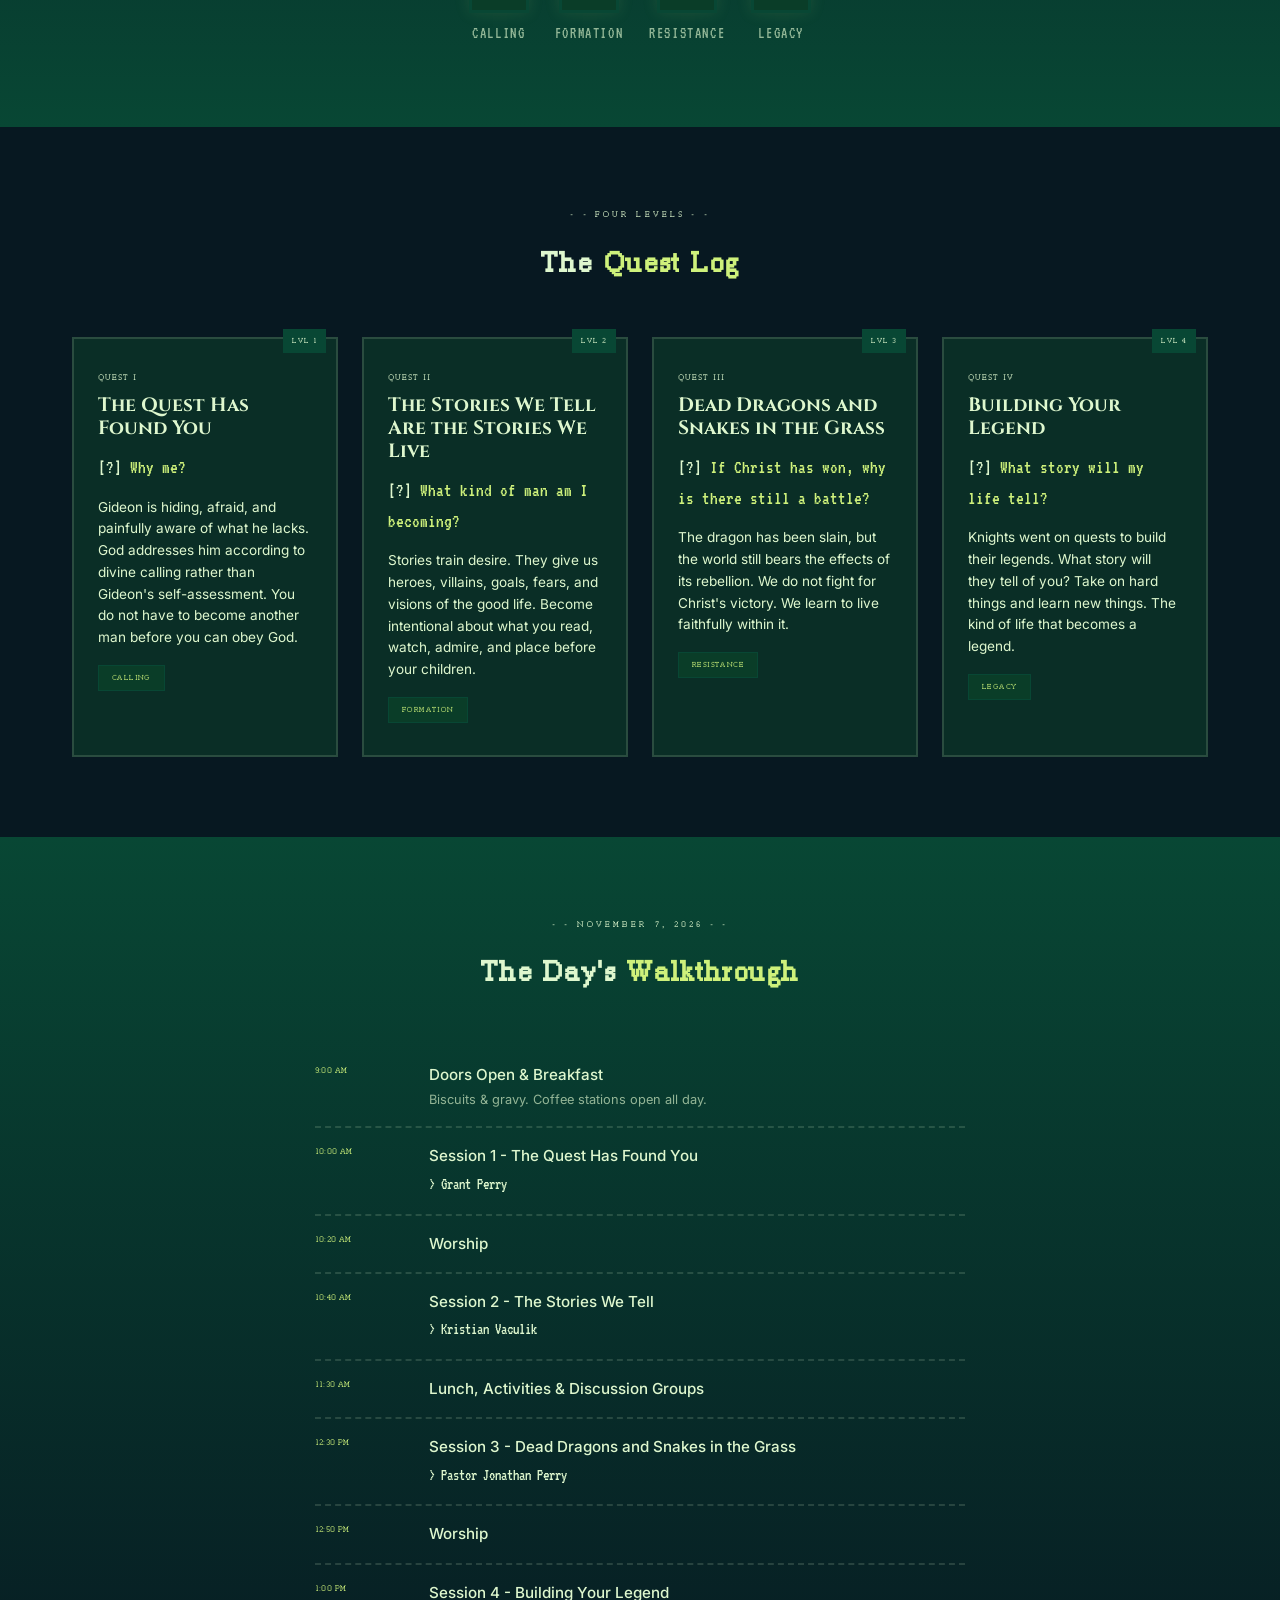
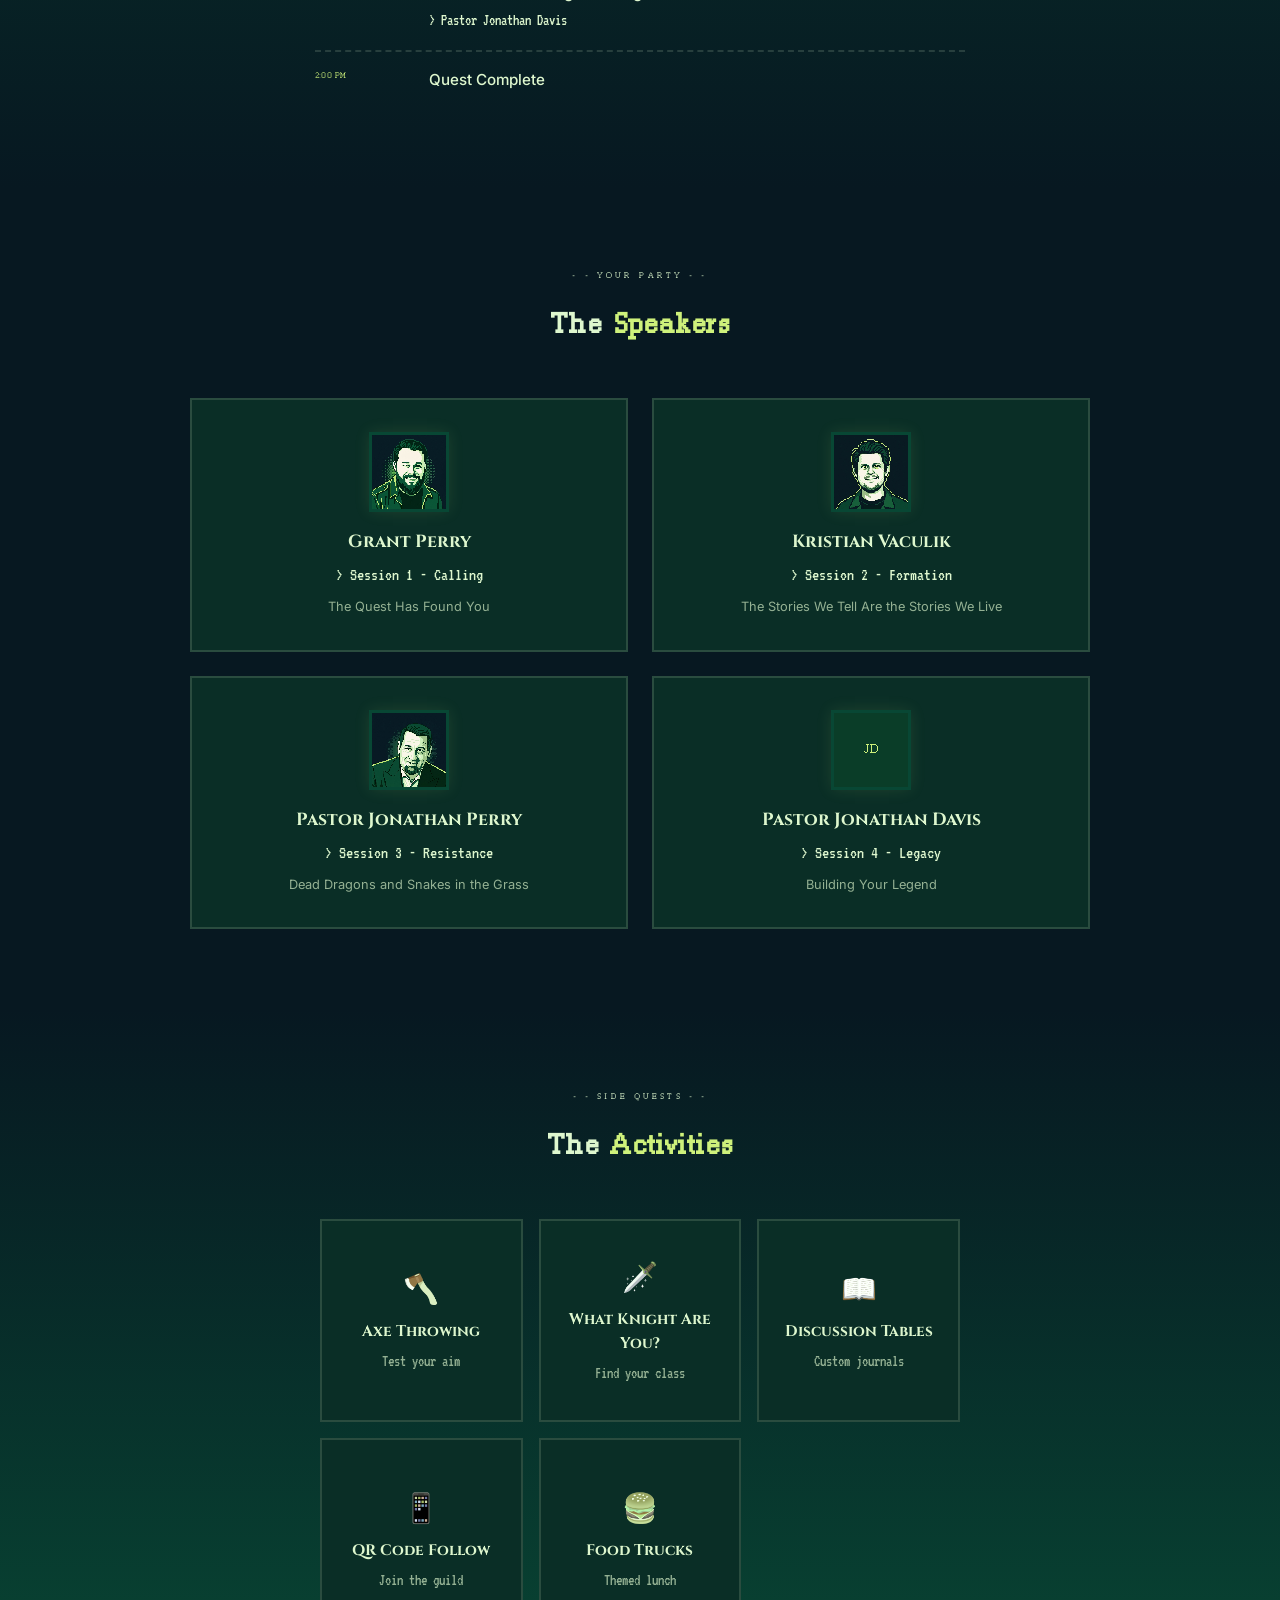
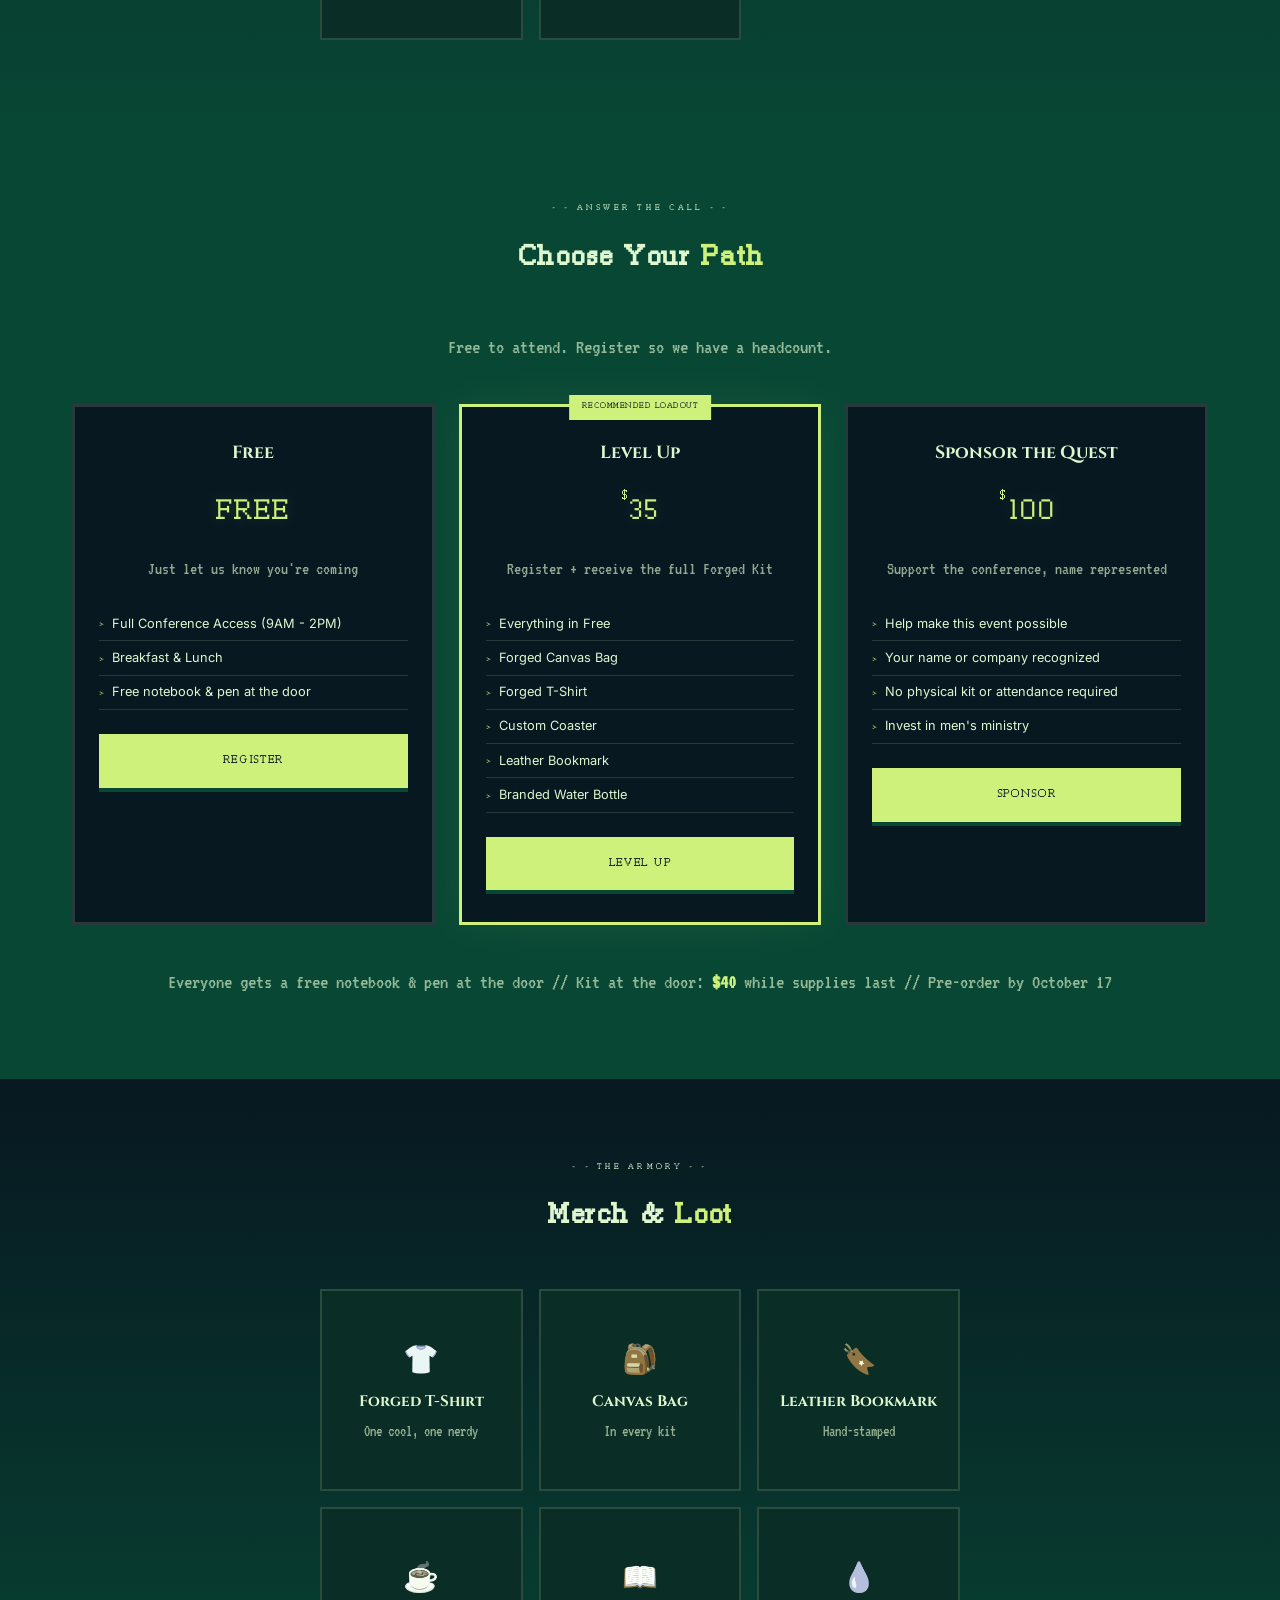
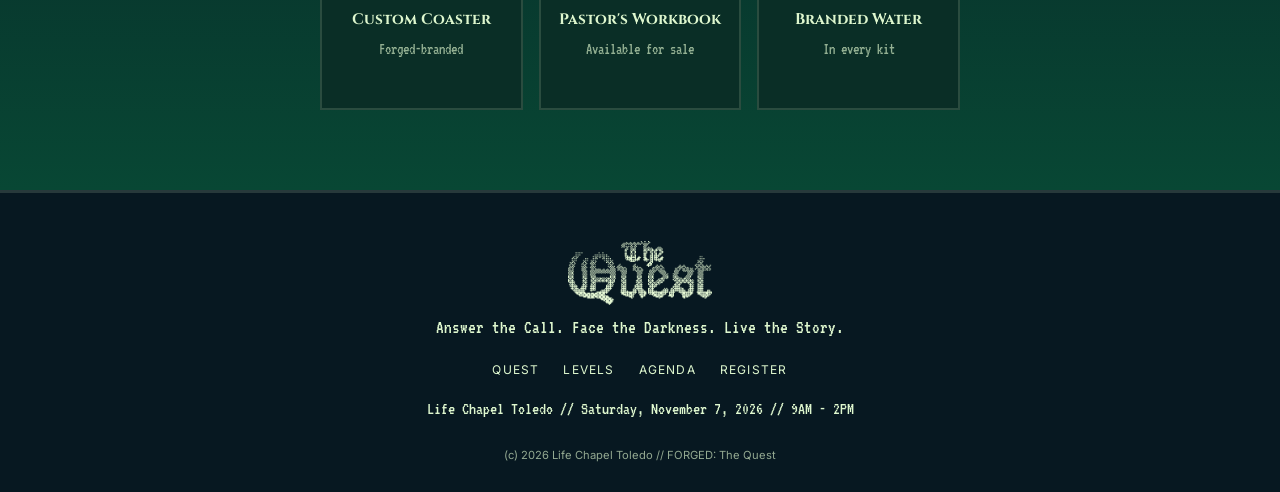
==== commit 15020988: "Add git commit -m "Add $100 Sponsorship registration path - Home page: third price card for Sponsor " ====
--- a/index.html
+++ b/index.html
@@ -242,6 +242,18 @@
             </ul>
             <a class="price-btn" href="register.html">LEVEL UP</a>
           </div>
+          <div class="price-card">
+            <h3>Sponsor the Quest</h3>
+            <div class="price-amount"><span class="currency">$</span>100</div>
+            <div class="desc">Support the conference, name represented</div>
+            <ul class="price-features">
+              <li>Help make this event possible</li>
+              <li>Your name or company recognized</li>
+              <li>No physical kit or attendance required</li>
+              <li>Invest in men's ministry</li>
+            </ul>
+            <a class="price-btn" href="register.html">SPONSOR</a>
+          </div>
         </div>
         <div class="reg-note">Everyone gets a free notebook & pen at the door // Kit at the door: <strong>$40</strong> while supplies last // Pre-order by October 17</div>
   </div>
--- a/style.css
+++ b/style.css
@@ -610,6 +610,7 @@
   margin-right: auto;
 }
 .activity-card {
+  min-width: 0; /* prevent aspect-ratio min-size from blowing out 1fr tracks on narrow screens */
   text-align: center;
   padding: 2rem 1rem;
   background: var(--bg-card);
@@ -632,7 +633,7 @@
   display: grid;
   grid-template-columns: repeat(auto-fit, minmax(250px, 1fr));
   gap: 1.5rem;
-  max-width: 950px;
+  max-width: 1200px;
   margin: 0 auto;
 }
 .price-card {
@@ -880,6 +881,12 @@
   display: grid;
   gap: 1.2rem;
   margin-bottom: 1.5rem;
+  grid-template-columns: 1fr;
+}
+@media (min-width: 768px) {
+  .path-grid {
+    grid-template-columns: repeat(auto-fit, minmax(280px, 1fr));
+  }
 }
 .path-card {
   background: var(--bg-card);
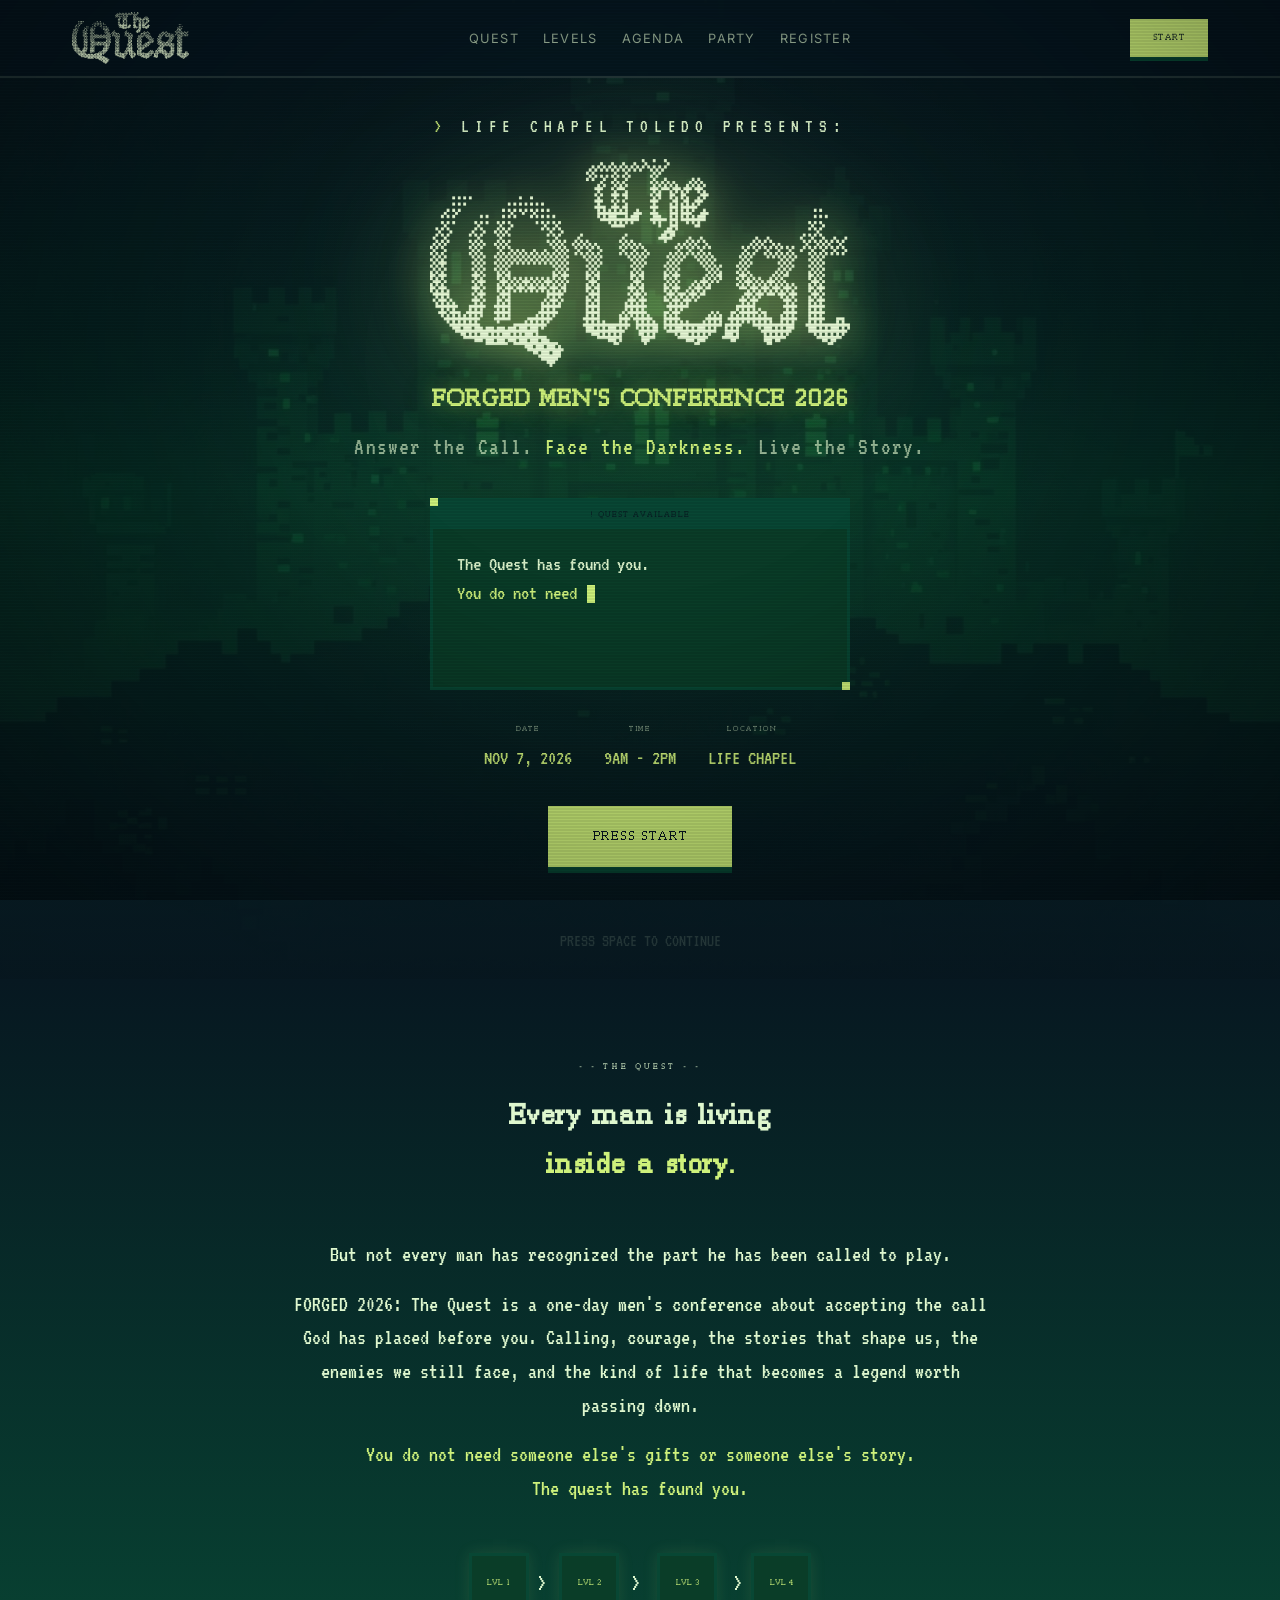
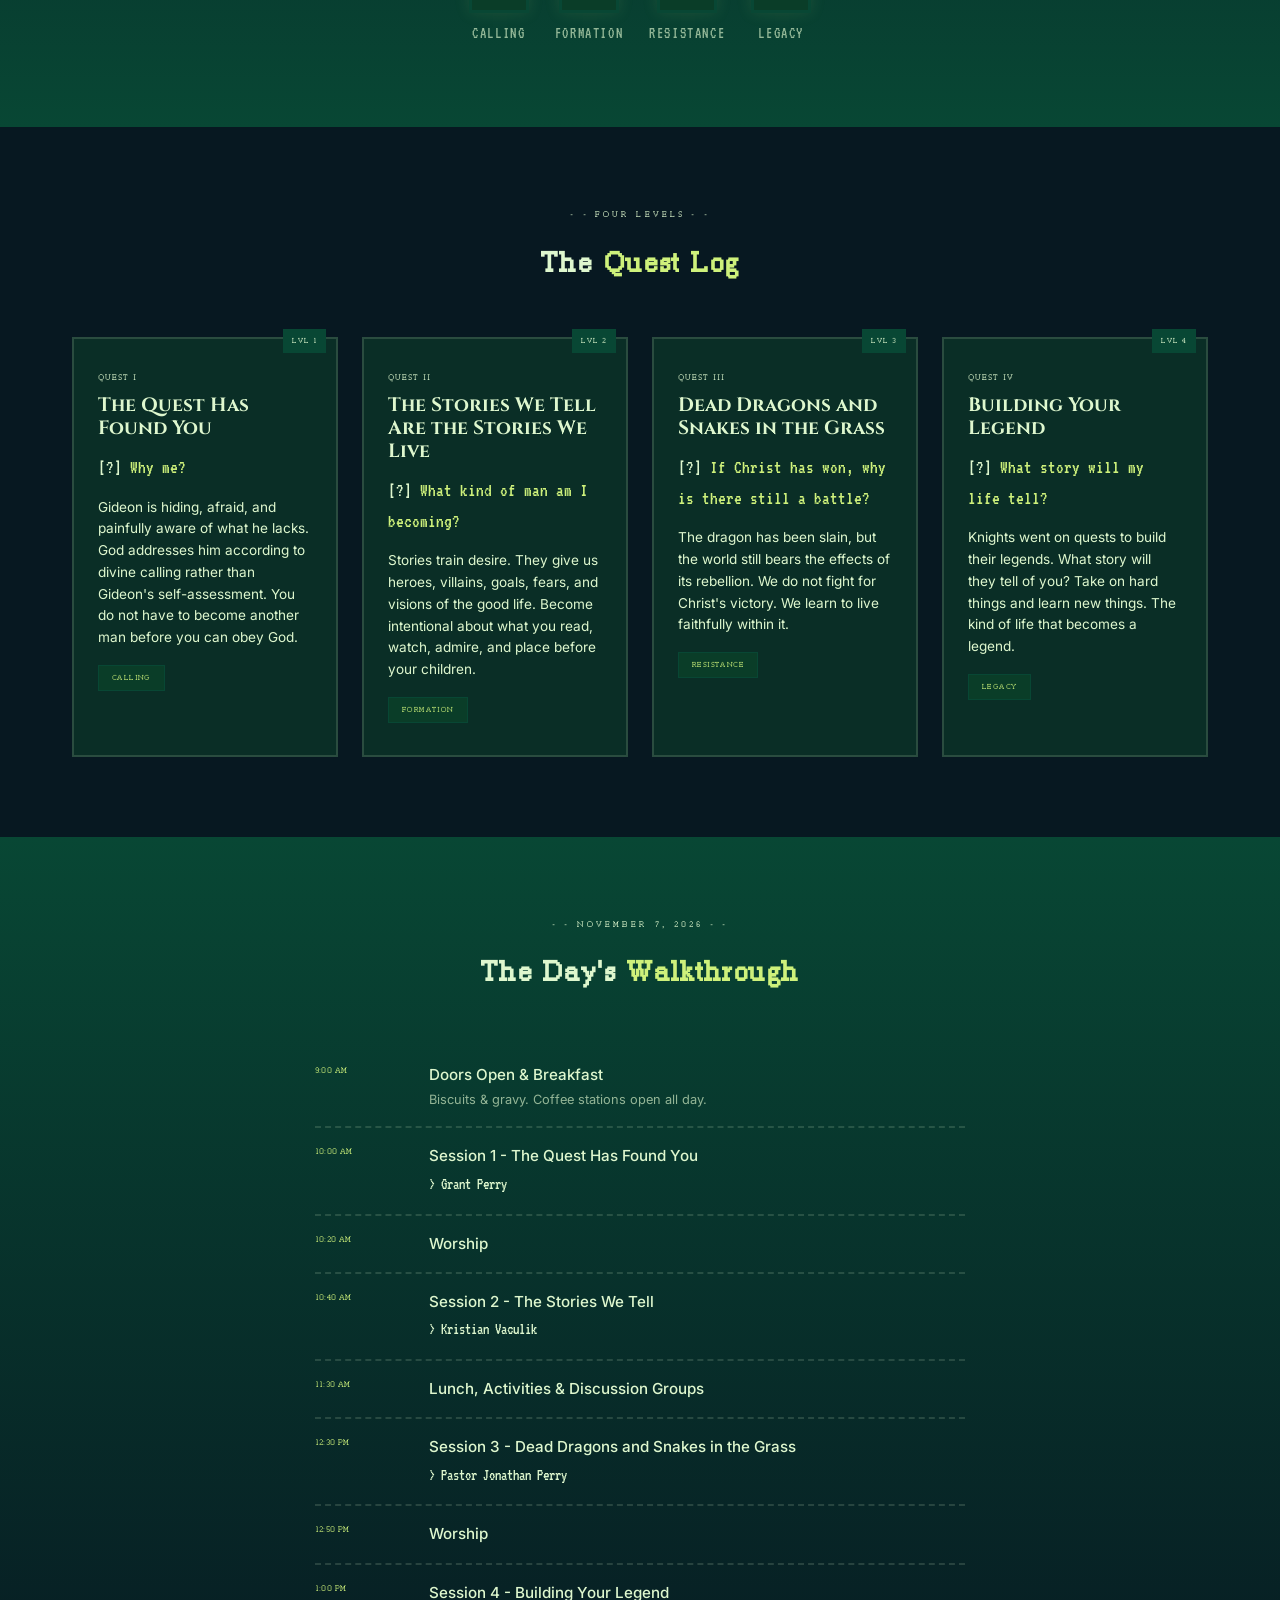
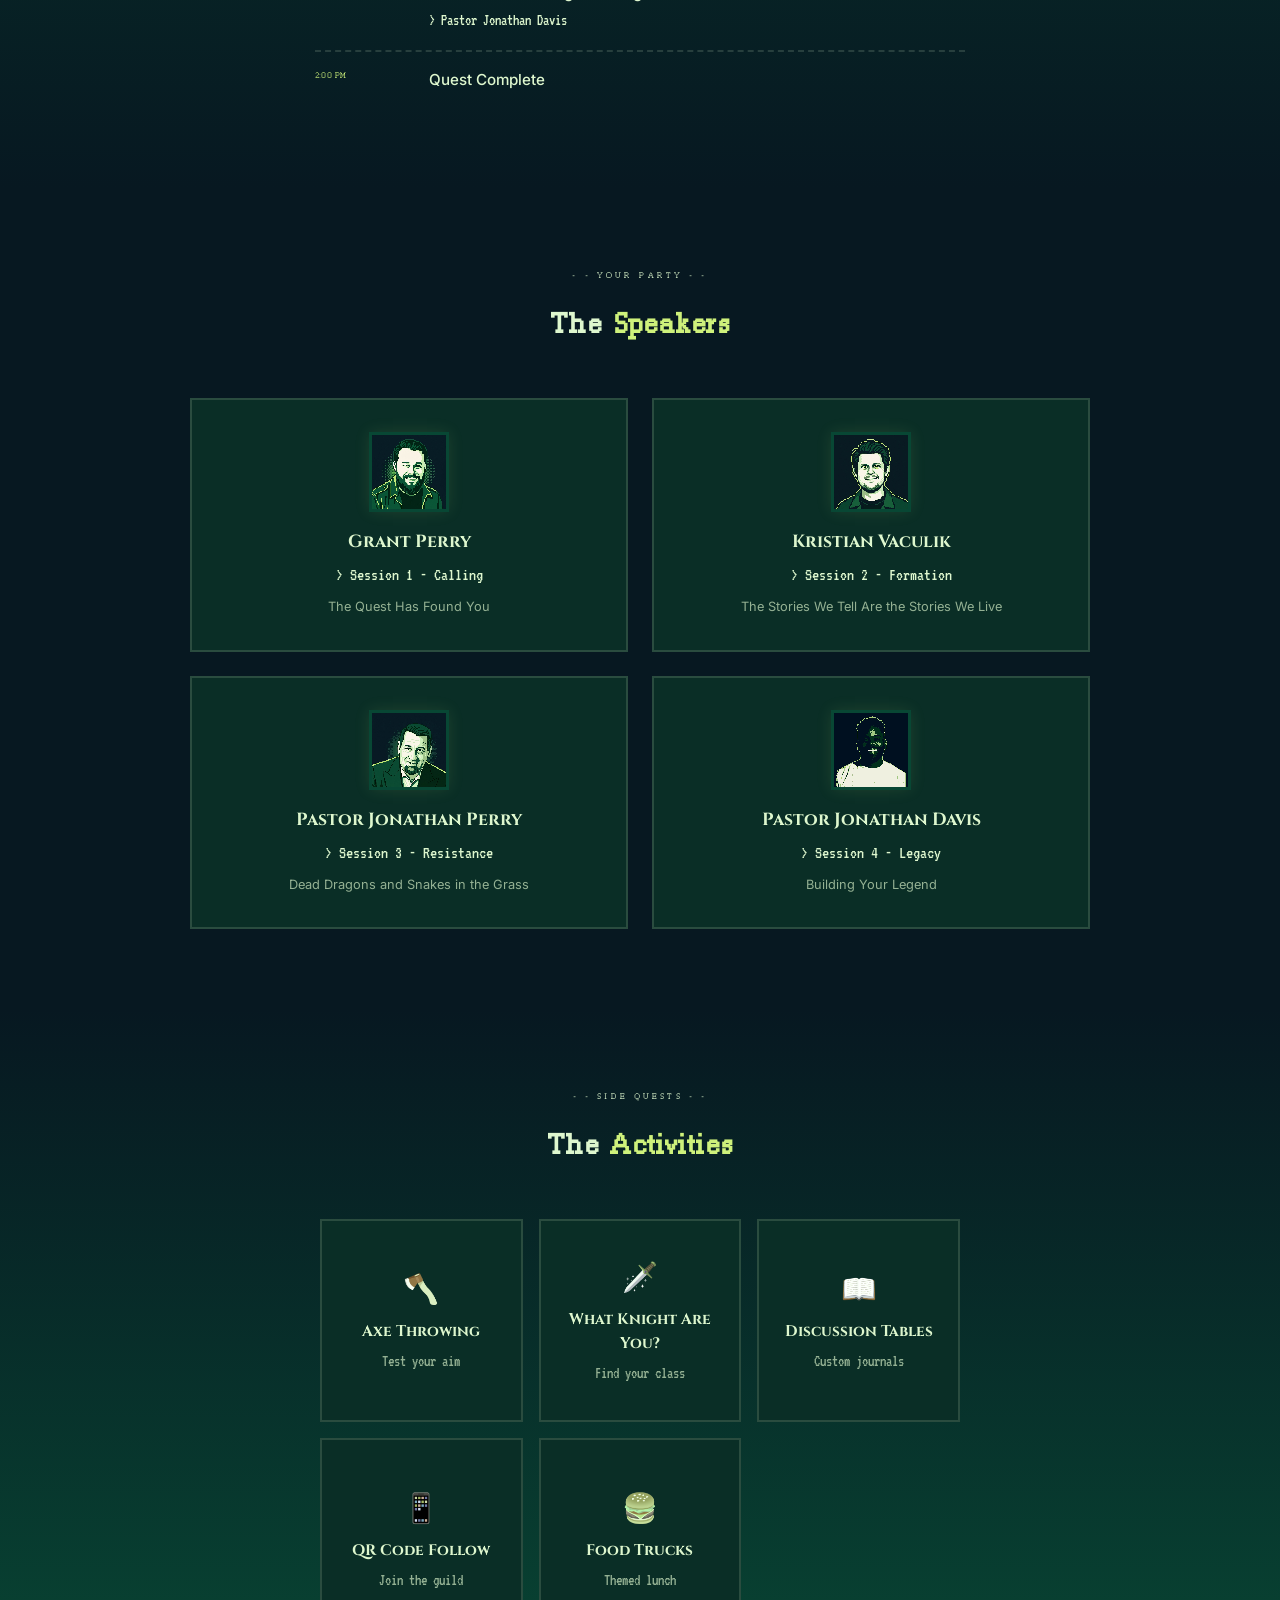
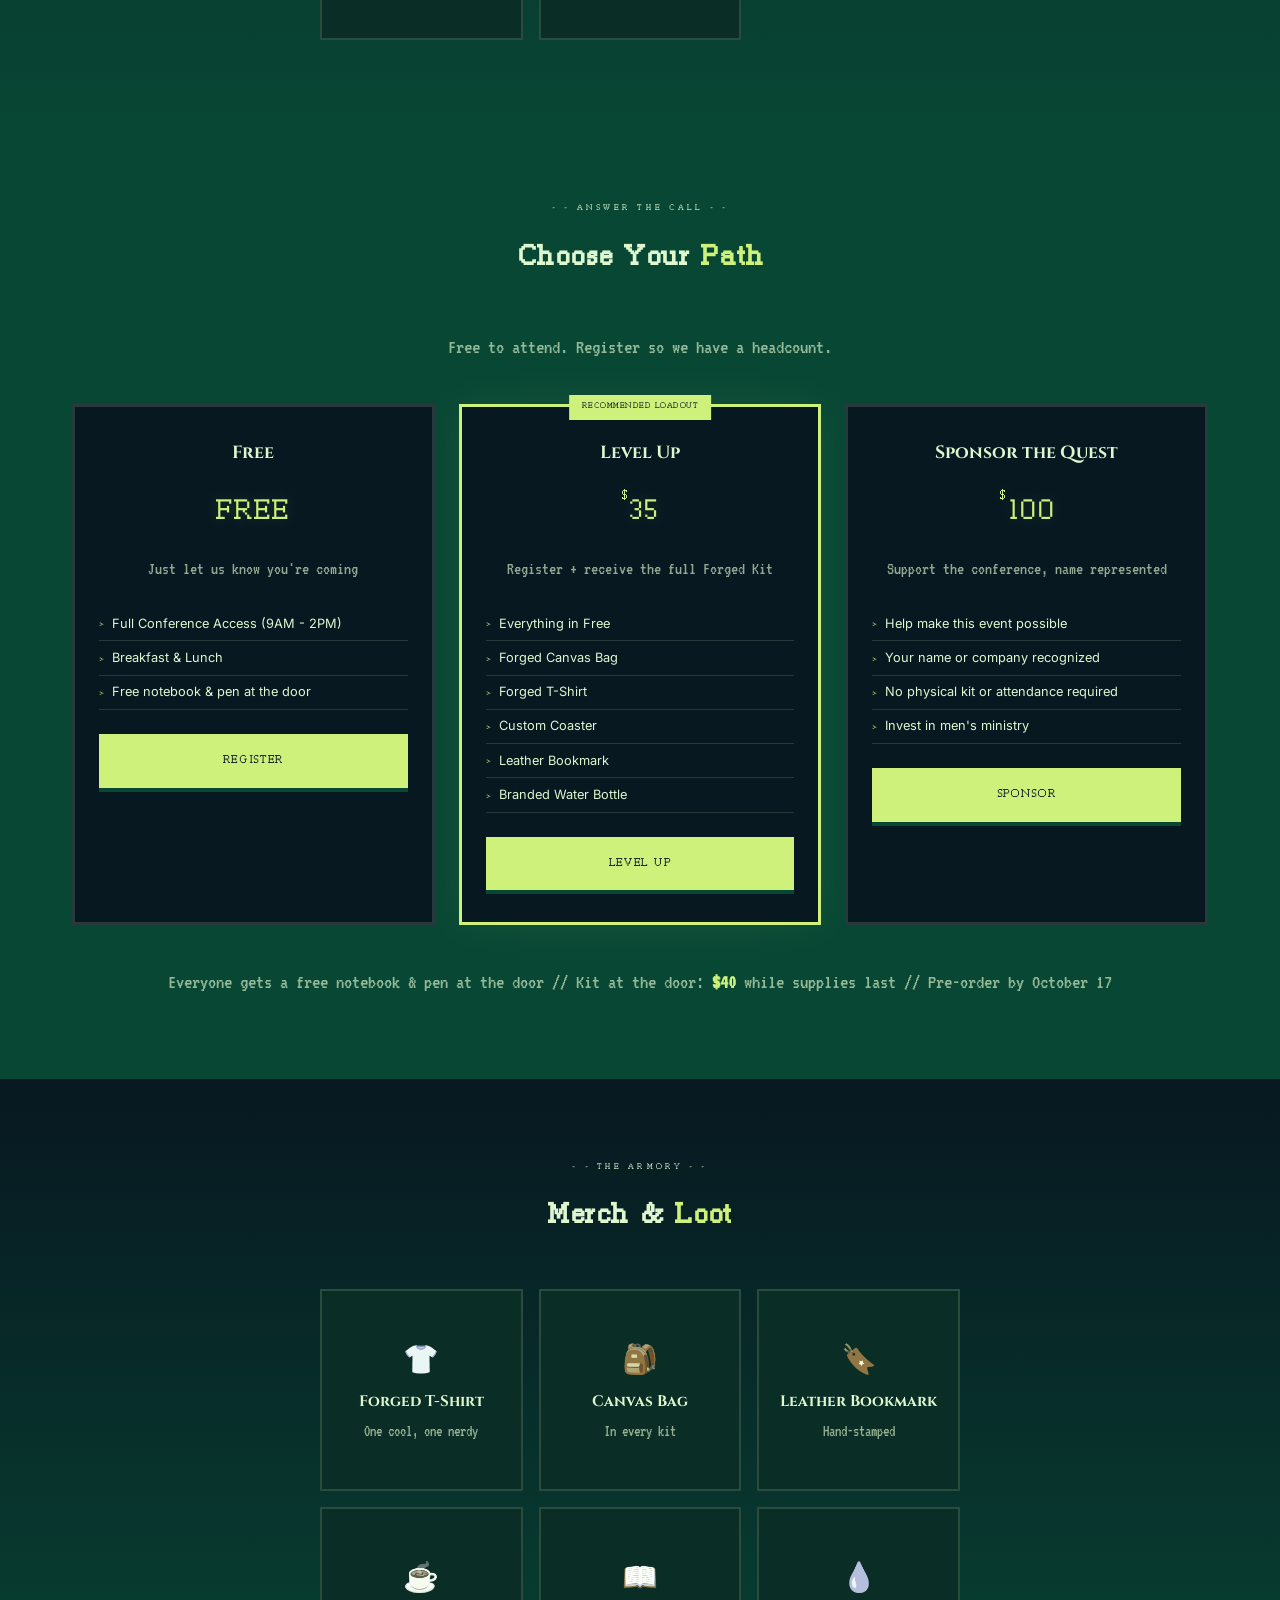
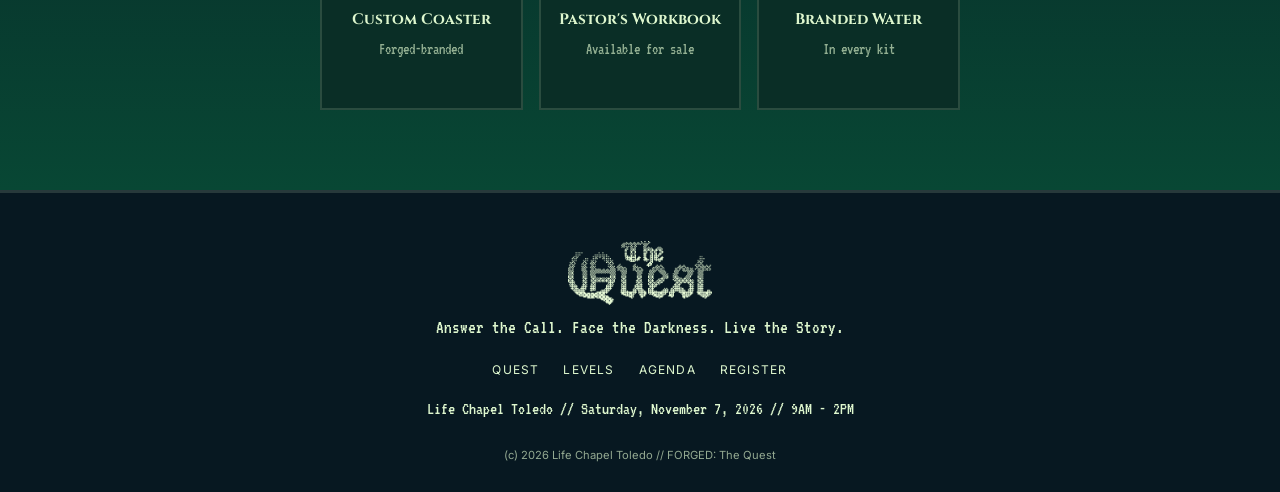
==== commit 1f19ba20: "Add Jonathan Davis speaker photo Co-authored-by: Luc Herlitz <lherlitz@users.noreply.github.com>" ====
--- a/index.html
+++ b/index.html
@@ -186,7 +186,7 @@
         <p>Dead Dragons and Snakes in the Grass</p>
       </div>
       <div class="speaker-card">
-        <div class="speaker-avatar">JD</div>
+        <div class="speaker-avatar"><img src="images/jonathan-davis.jpg" alt="Pastor Jonathan Davis" /></div>
         <h3>Pastor Jonathan Davis</h3>
         <div class="role">> Session 4 - Legacy</div>
         <p>Building Your Legend</p>
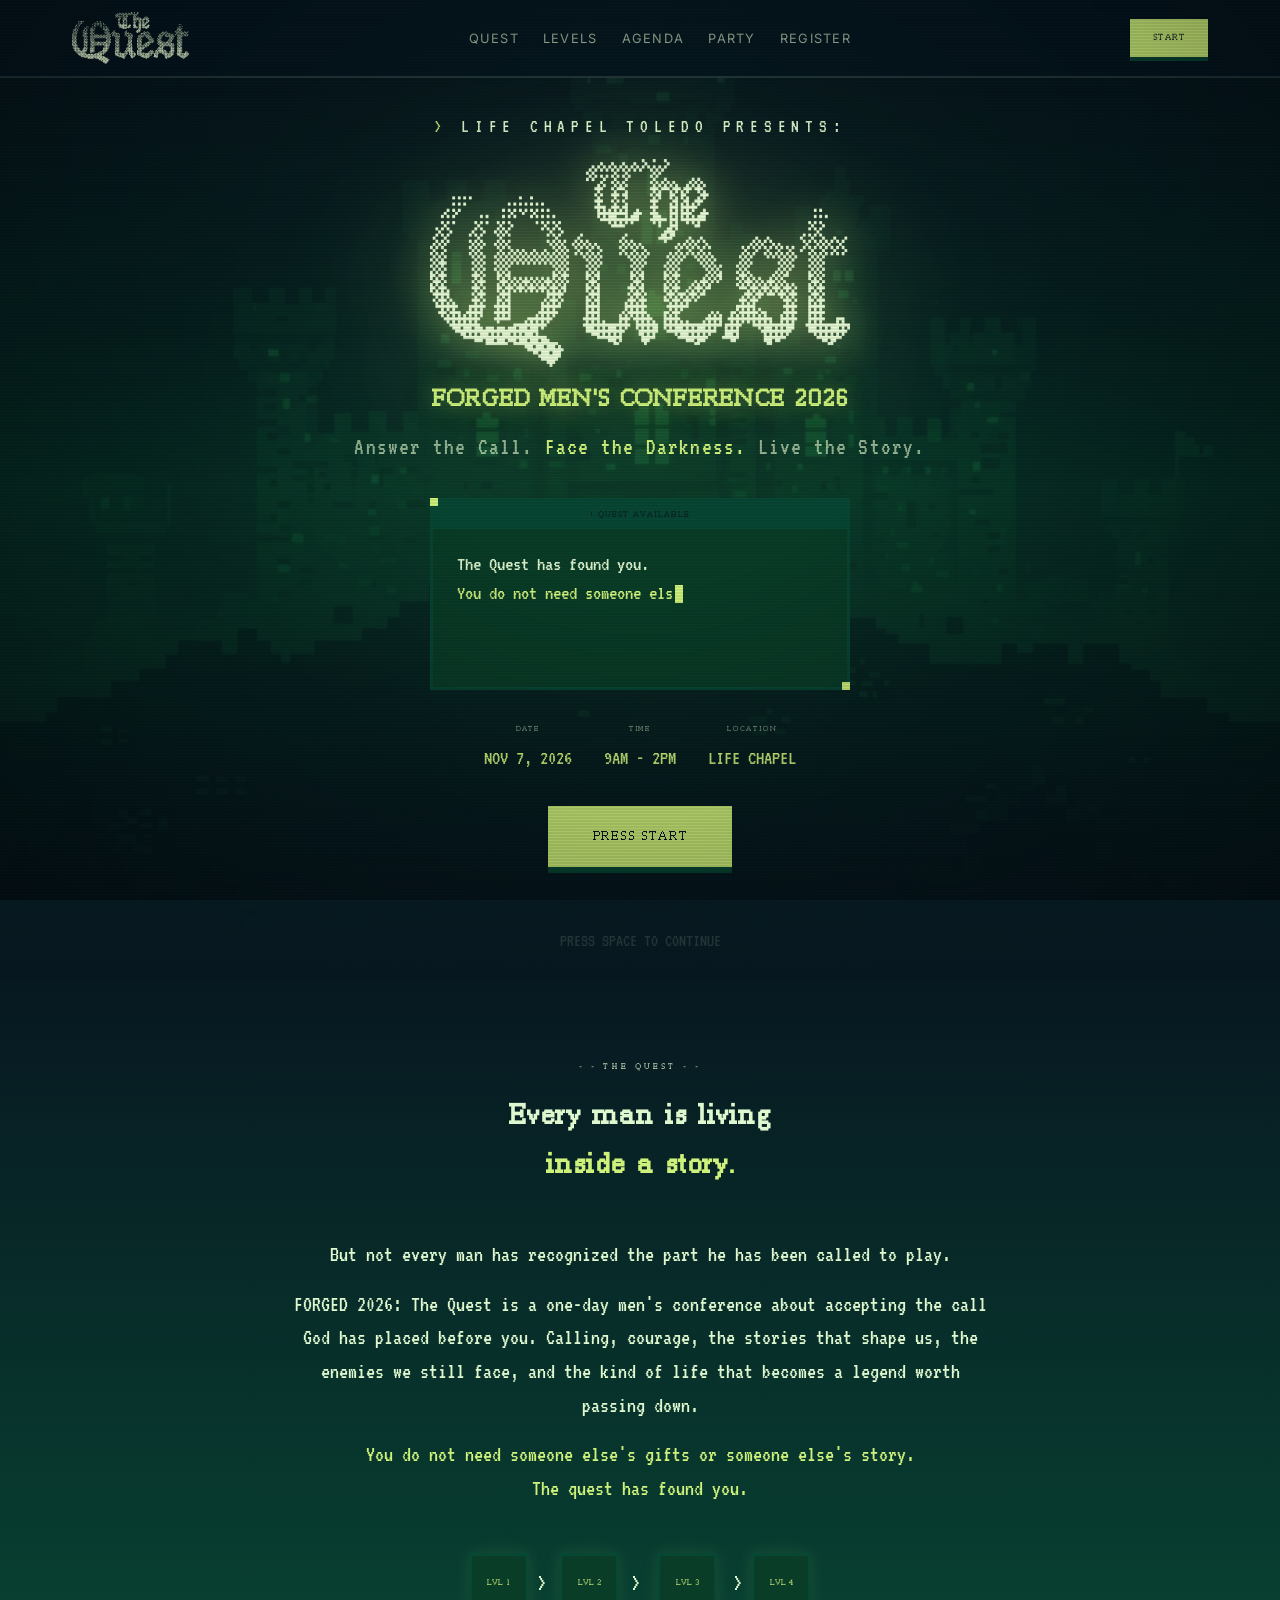
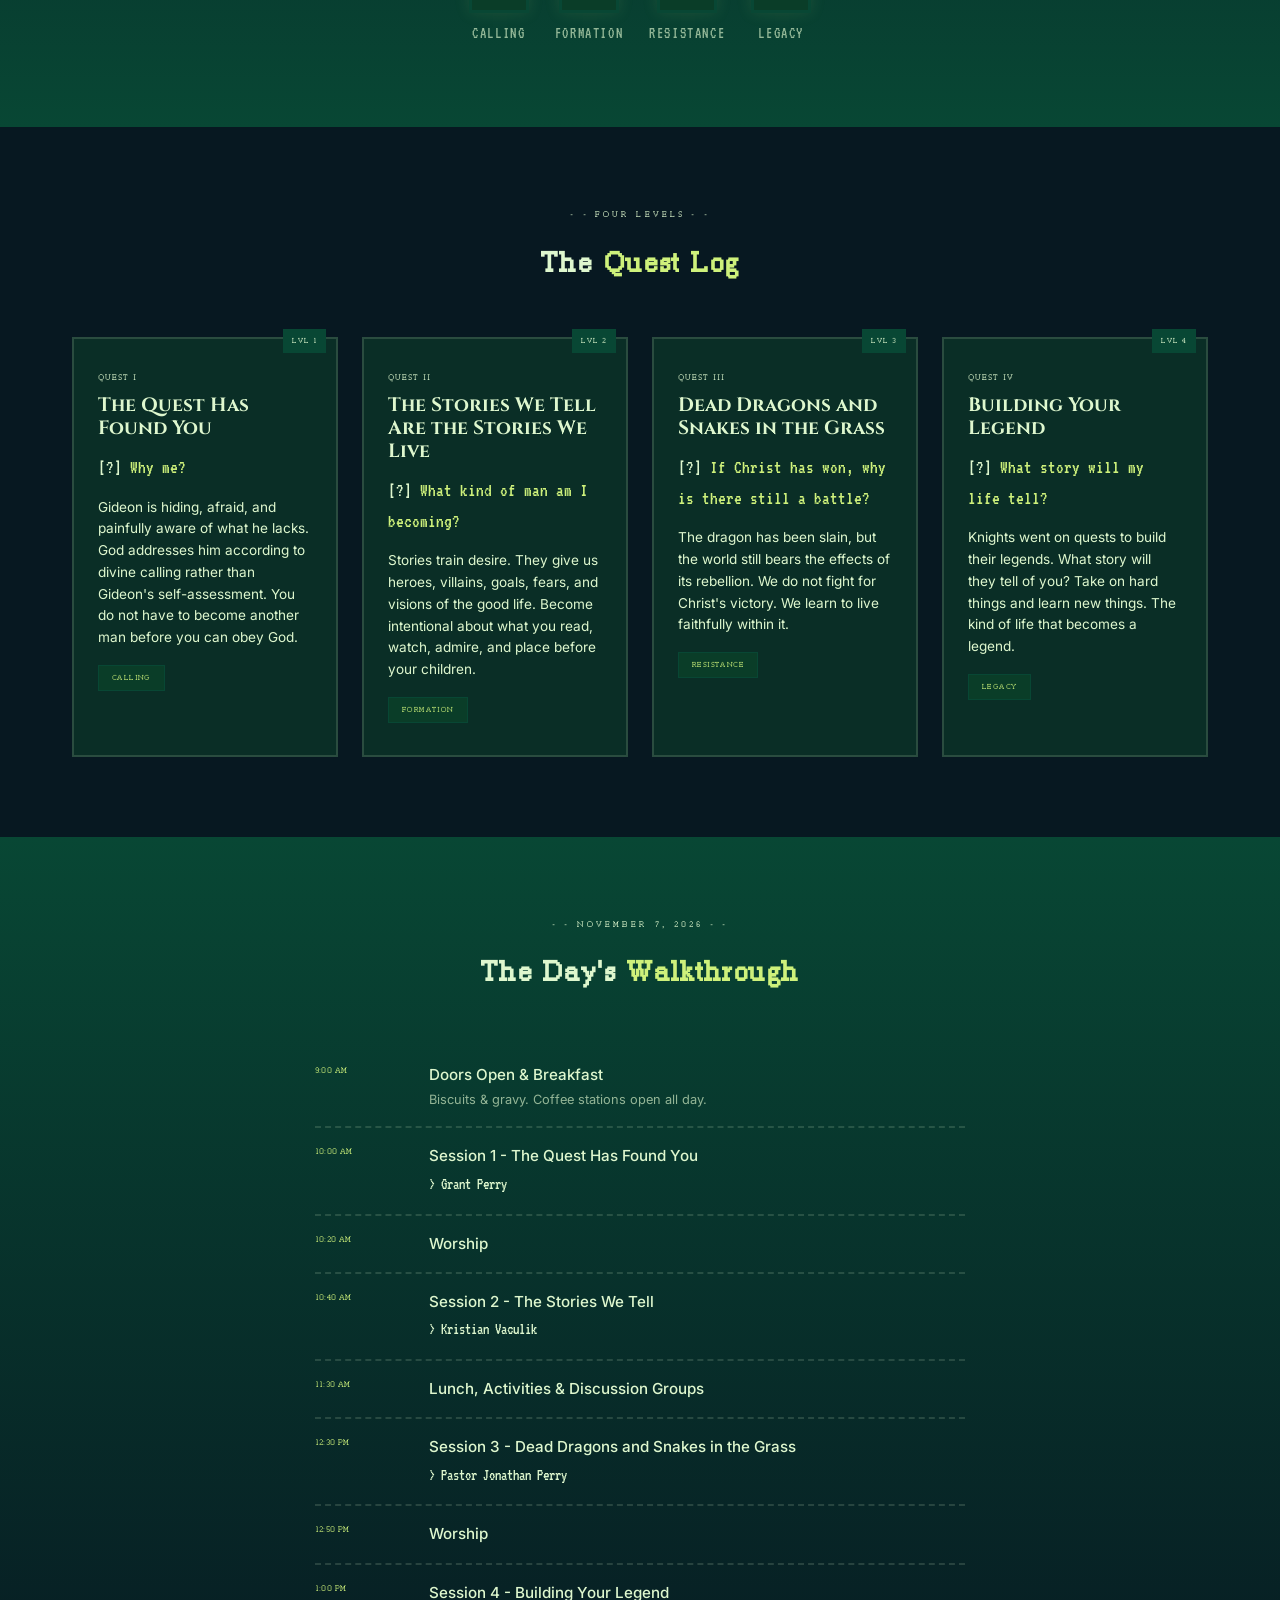
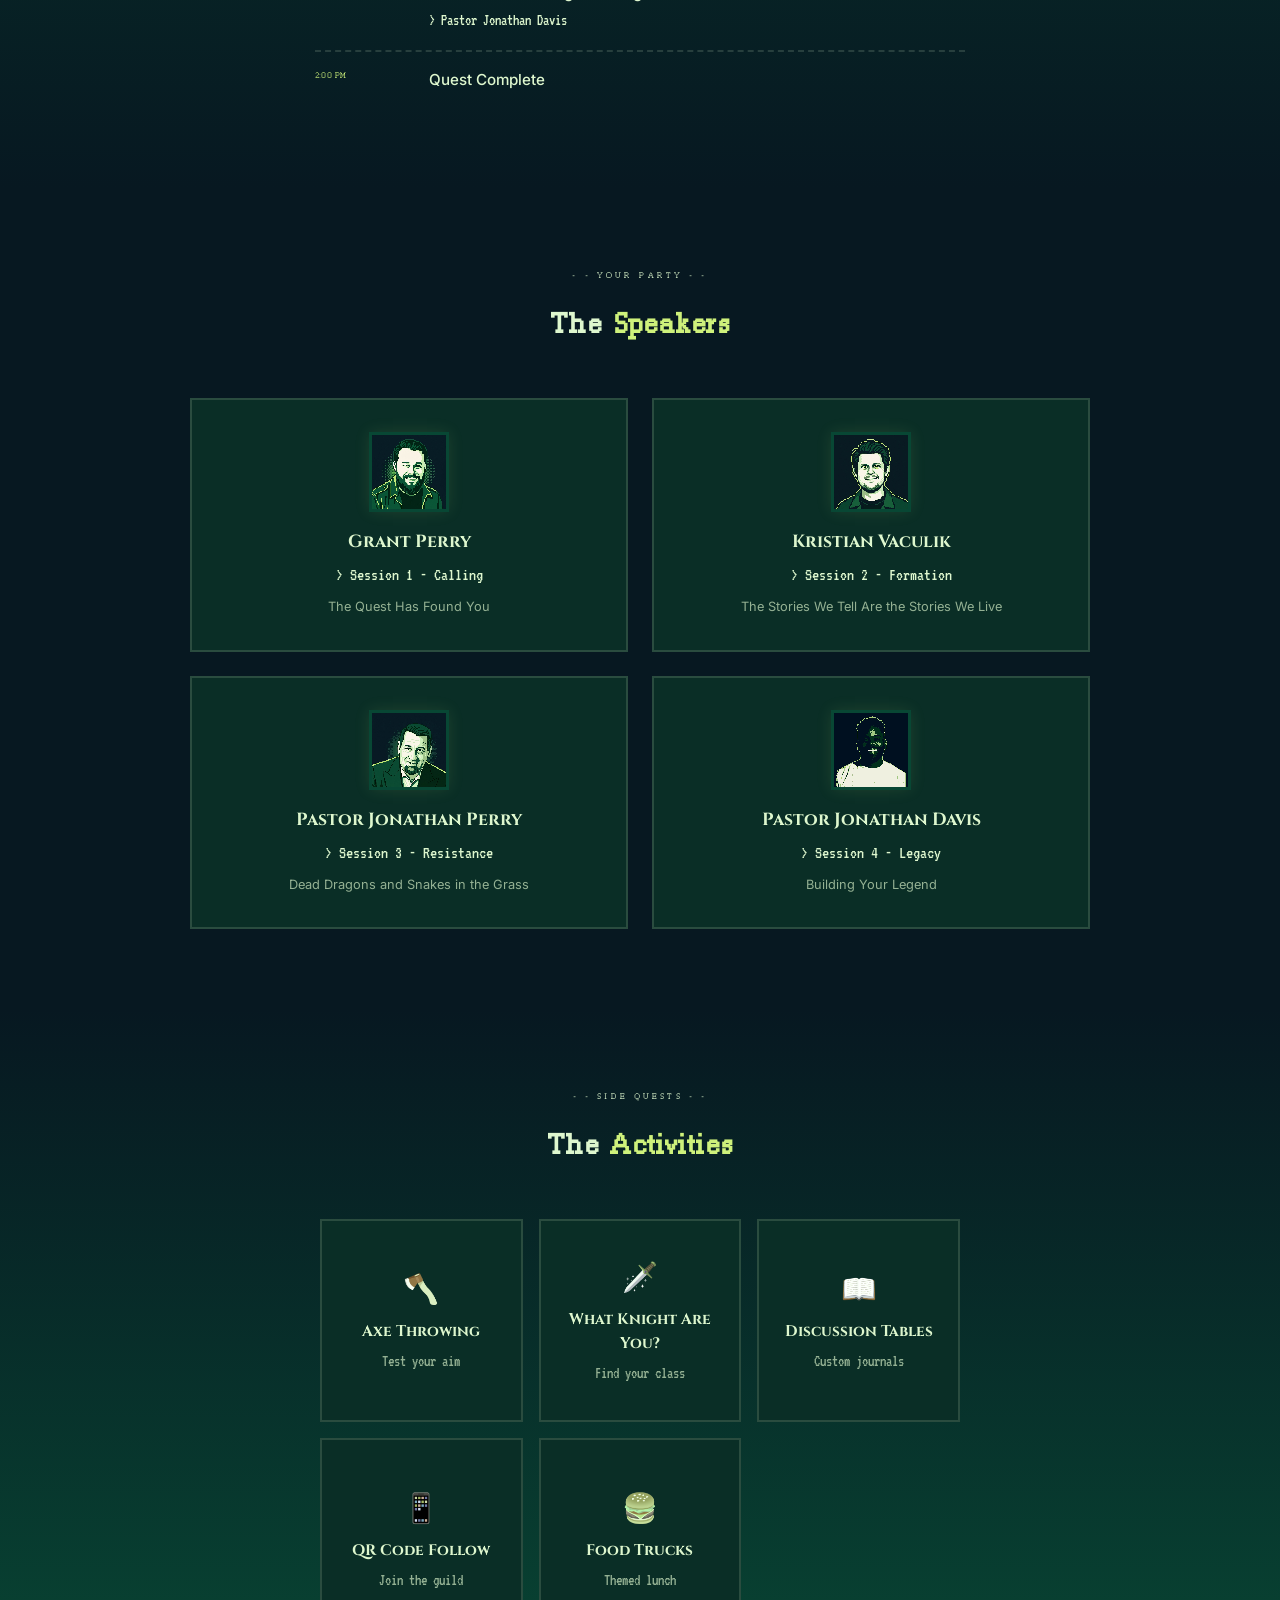
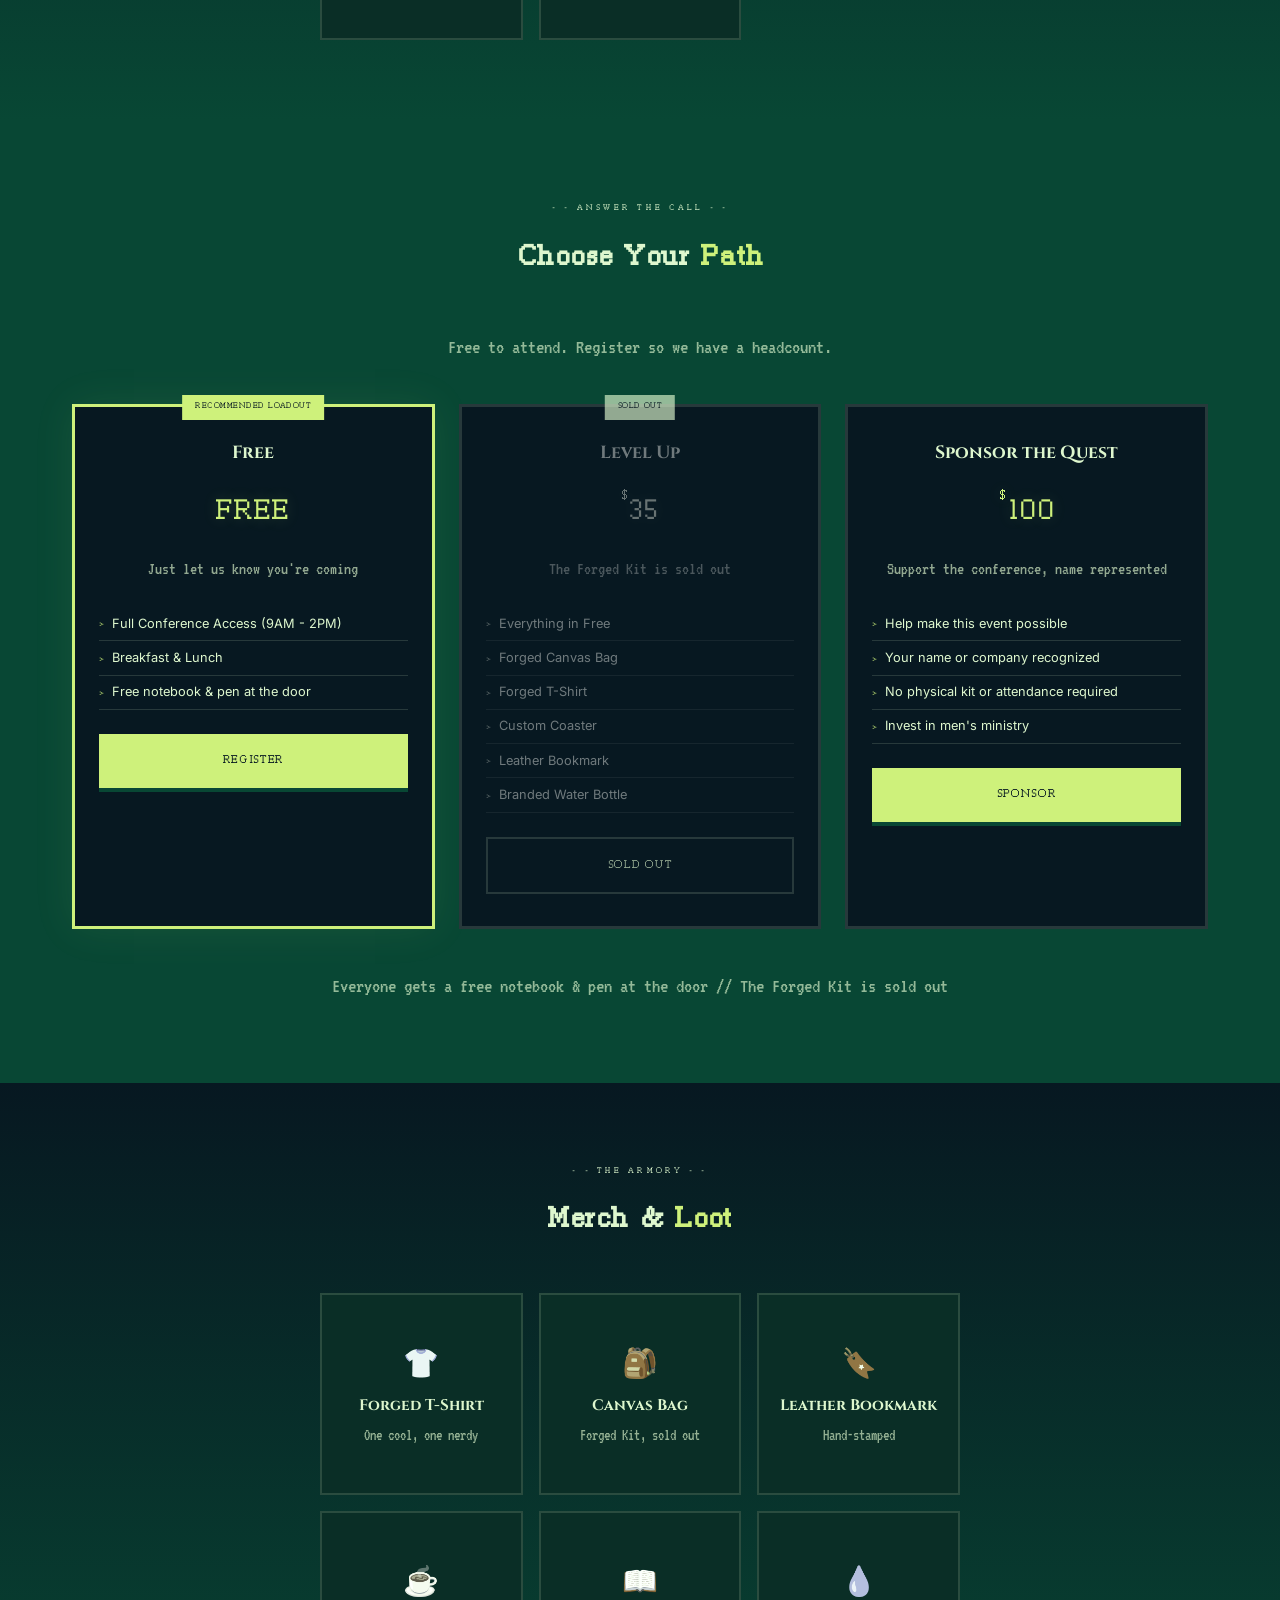
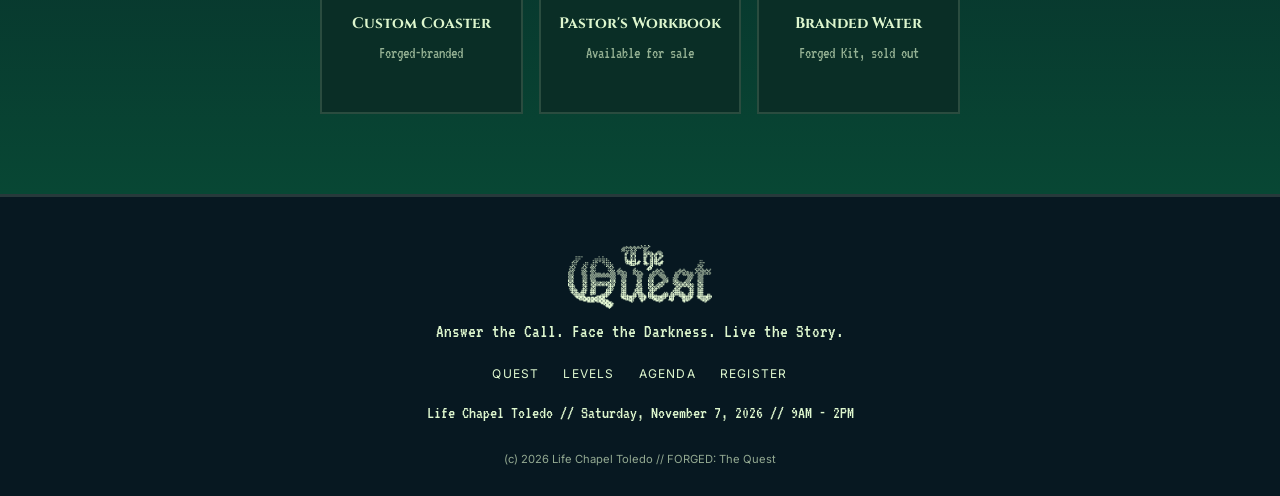
==== commit 14313f87: "Close Forged Kit registration and mark Level Up sold out Co-authored-by: Luc Herlitz <lherlitz@users" ====
--- a/index.html
+++ b/index.html
@@ -217,7 +217,7 @@
     <h2 class="section-title">Choose Your <span class="accent">Path</span></h2>
         <p class="screen-sub">Free to attend. Register so we have a headcount.</p>
         <div class="price-grid">
-          <div class="price-card">
+          <div class="price-card featured">
             <h3>Free</h3>
             <div class="price-amount">FREE</div>
             <div class="desc">Just let us know you're coming</div>
@@ -228,10 +228,10 @@
             </ul>
             <a class="price-btn" href="register.html">REGISTER</a>
           </div>
-          <div class="price-card featured">
+          <div class="price-card sold-out">
             <h3>Level Up</h3>
             <div class="price-amount"><span class="currency">$</span>35</div>
-            <div class="desc">Register + receive the full Forged Kit</div>
+            <div class="desc">The Forged Kit is sold out</div>
             <ul class="price-features">
               <li>Everything in Free</li>
               <li>Forged Canvas Bag</li>
@@ -240,7 +240,7 @@
               <li>Leather Bookmark</li>
               <li>Branded Water Bottle</li>
             </ul>
-            <a class="price-btn" href="register.html">LEVEL UP</a>
+            <span class="price-btn is-disabled">SOLD OUT</span>
           </div>
           <div class="price-card">
             <h3>Sponsor the Quest</h3>
@@ -255,7 +255,7 @@
             <a class="price-btn" href="register.html">SPONSOR</a>
           </div>
         </div>
-        <div class="reg-note">Everyone gets a free notebook & pen at the door // Kit at the door: <strong>$40</strong> while supplies last // Pre-order by October 17</div>
+        <div class="reg-note">Everyone gets a free notebook & pen at the door // The Forged Kit is sold out</div>
   </div>
 </section>
 
@@ -266,11 +266,11 @@
     <h2 class="section-title">Merch & <span class="accent">Loot</span></h2>
     <div class="activity-grid">
       <div class="activity-card"><div class="activity-icon">👕</div><h4>Forged T-Shirt</h4><p>One cool, one nerdy</p></div>
-      <div class="activity-card"><div class="activity-icon">🎒</div><h4>Canvas Bag</h4><p>In every kit</p></div>
+      <div class="activity-card"><div class="activity-icon">🎒</div><h4>Canvas Bag</h4><p>Forged Kit, sold out</p></div>
       <div class="activity-card"><div class="activity-icon">🔖</div><h4>Leather Bookmark</h4><p>Hand-stamped</p></div>
       <div class="activity-card"><div class="activity-icon">☕</div><h4>Custom Coaster</h4><p>Forged-branded</p></div>
       <div class="activity-card"><div class="activity-icon">📖</div><h4>Pastor's Workbook</h4><p>Available for sale</p></div>
-      <div class="activity-card"><div class="activity-icon">💧</div><h4>Branded Water</h4><p>In every kit</p></div>
+      <div class="activity-card"><div class="activity-icon">💧</div><h4>Branded Water</h4><p>Forged Kit, sold out</p></div>
     </div>
   </div>
 </section>
--- a/style.css
+++ b/style.css
@@ -704,6 +704,36 @@
 }
 .price-btn:hover { background: var(--green-bright); box-shadow: 0 4px 0 var(--green-mid); }
 .price-btn:active { transform: translateY(3px); box-shadow: 0 1px 0 var(--green-dim); }
+.price-card.sold-out:hover { border-color: var(--border); }
+.price-card.sold-out h3,
+.price-card.sold-out .price-amount,
+.price-card.sold-out .desc,
+.price-card.sold-out .price-features {
+  opacity: 0.45;
+  filter: grayscale(0.9);
+}
+.price-card.sold-out::before {
+  content: 'SOLD OUT';
+  position: absolute;
+  top: -12px; left: 50%; transform: translateX(-50%);
+  background: var(--fg-muted);
+  color: var(--bg);
+  font-family: 'Times New Pixel', 'Dogica Pixel', monospace;
+  font-size: 0.6rem;
+  padding: 0.3rem 0.8rem;
+  letter-spacing: 0.05em;
+}
+.price-btn.is-disabled,
+.price-btn.is-disabled:hover,
+.price-btn.is-disabled:active {
+  background: transparent;
+  color: var(--fg-muted);
+  border: 2px solid var(--border);
+  box-shadow: none;
+  cursor: not-allowed;
+  pointer-events: none;
+  transform: none;
+}
 
 .reg-note {
   text-align: center;
@@ -897,6 +927,20 @@
   position: relative;
 }
 .path-card:hover { border-color: var(--green-dim); transform: translateY(-2px); }
+.path-card.sold-out,
+.path-card.sold-out:hover {
+  cursor: not-allowed;
+  border-color: var(--border);
+  transform: none;
+  box-shadow: none;
+  pointer-events: none;
+}
+.path-card.sold-out .path-header,
+.path-card.sold-out .path-desc,
+.path-card.sold-out .path-features {
+  opacity: 0.4;
+  filter: grayscale(1);
+}
 .path-card.selected { border-color: var(--green); box-shadow: 0 0 25px rgba(206,241,123,0.1); }
 .path-card.selected::after {
   content: '✓ SELECTED';
@@ -906,6 +950,12 @@
   font-size: 0.5rem;
   color: var(--green);
 }
+.path-card.sold-out.selected,
+.path-card.sold-out.selected:hover {
+  border-color: var(--border);
+  box-shadow: none;
+}
+.path-card.sold-out.selected::after { content: none; }
 
 .path-header {
   display: flex;
@@ -965,6 +1015,11 @@
   padding: 0.2rem 0.5rem;
   letter-spacing: 0.05em;
   margin-bottom: 0.5rem;
+}
+.path-badge.sold-out {
+  background: var(--fg-muted);
+  color: var(--bg);
+  letter-spacing: 0.08em;
 }
 
 /* === REGISTER: kit preview === */
